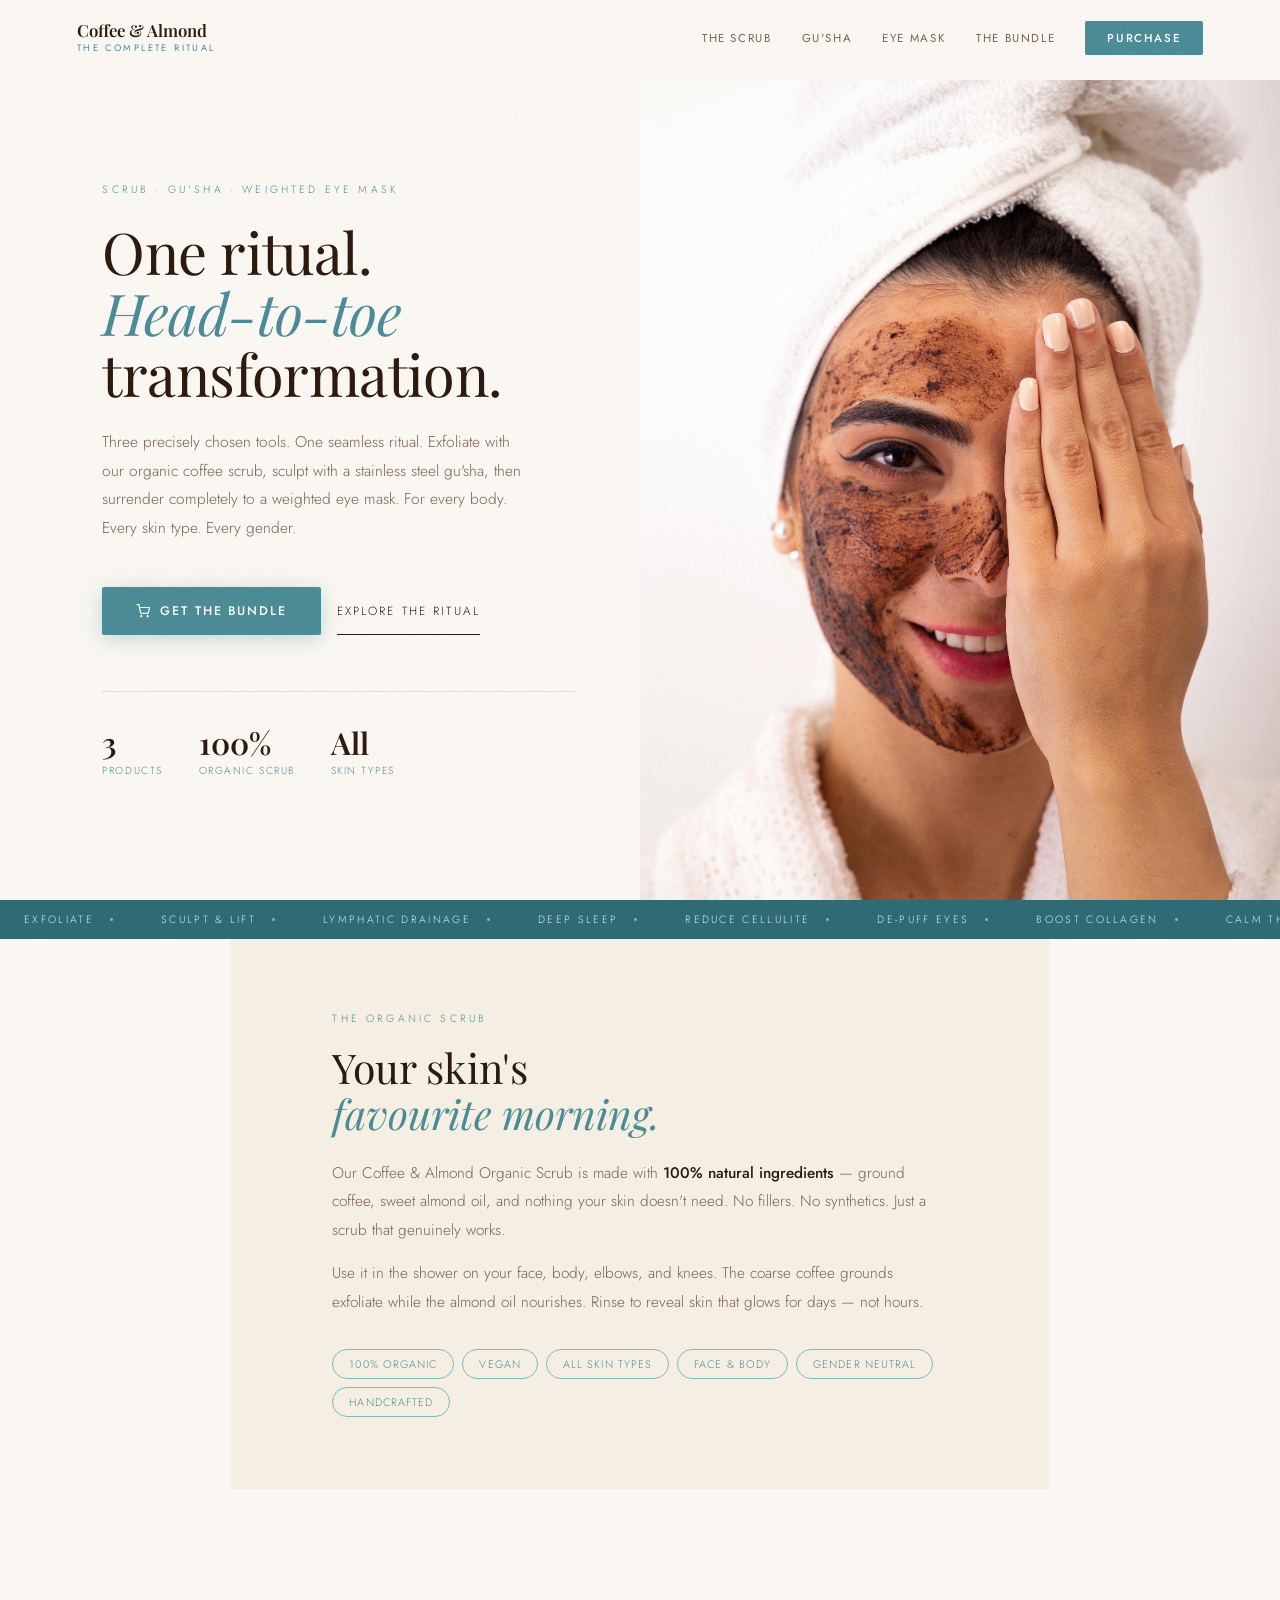
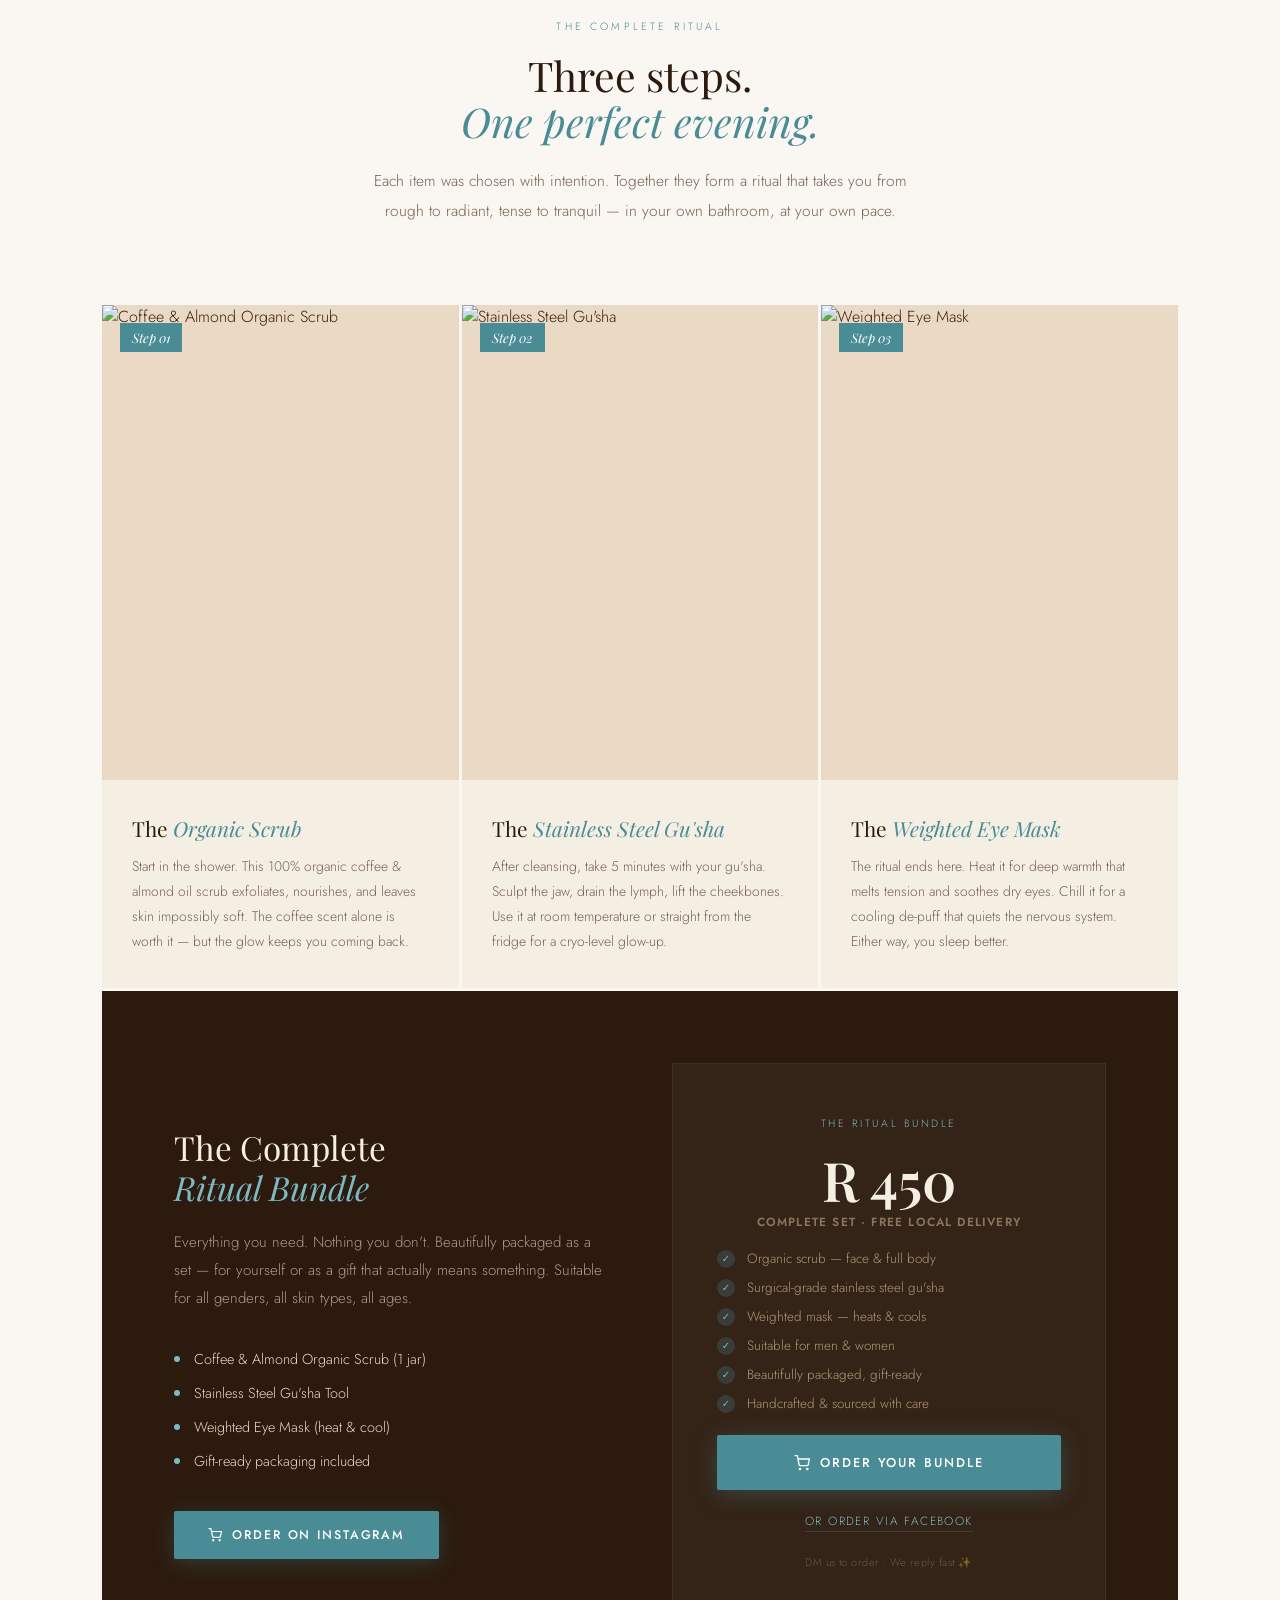
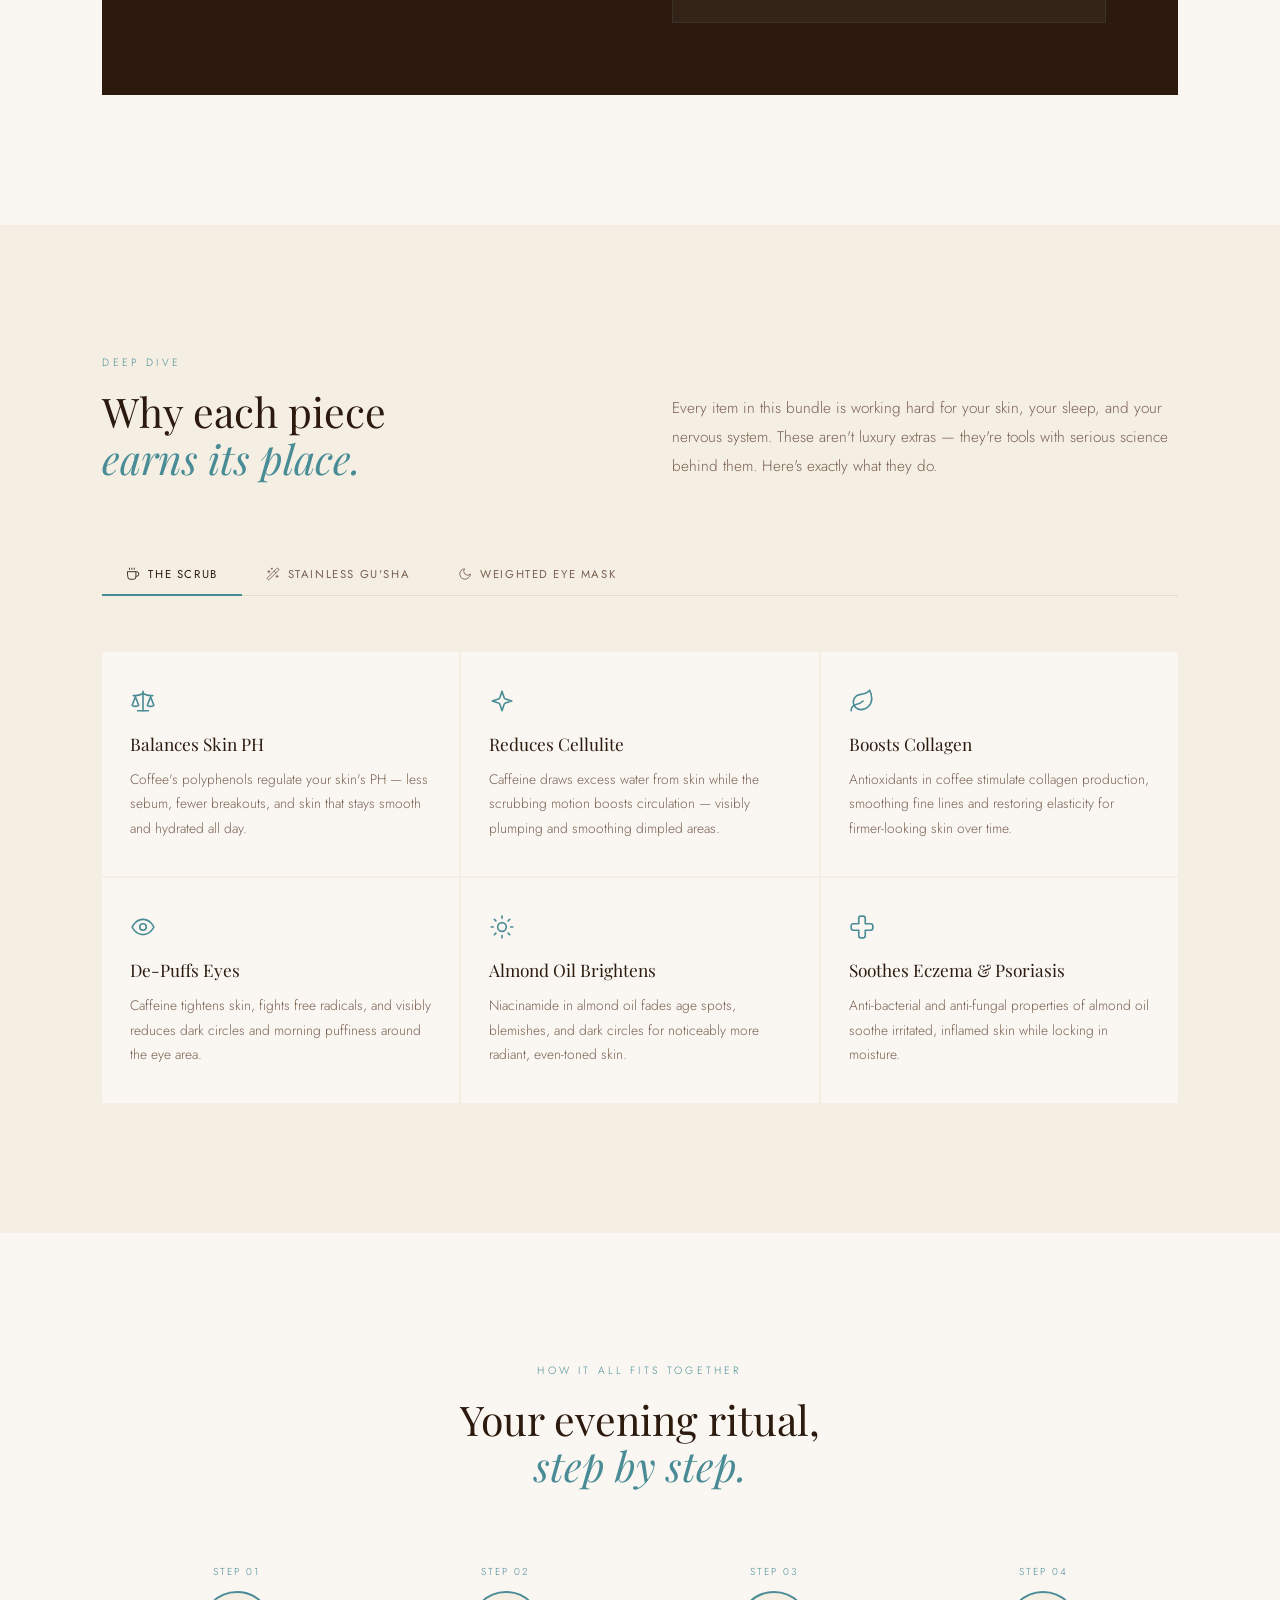
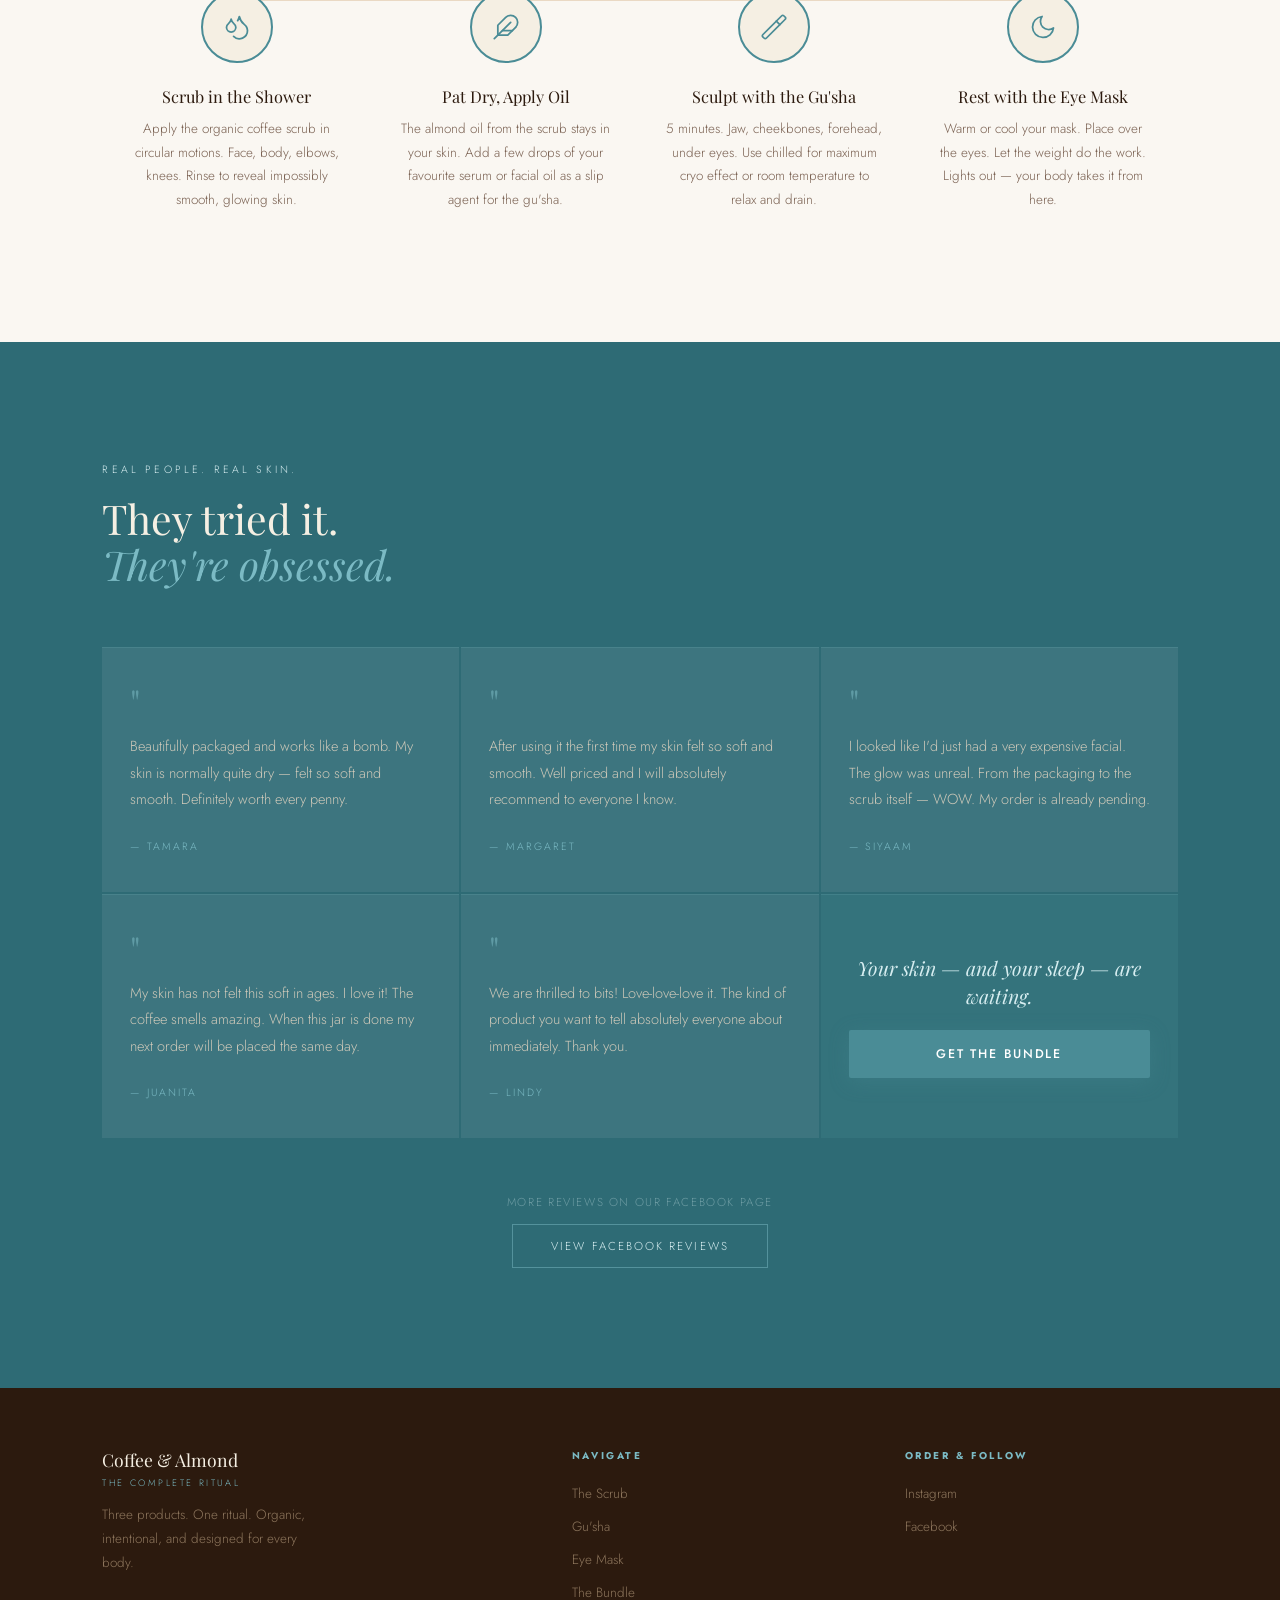
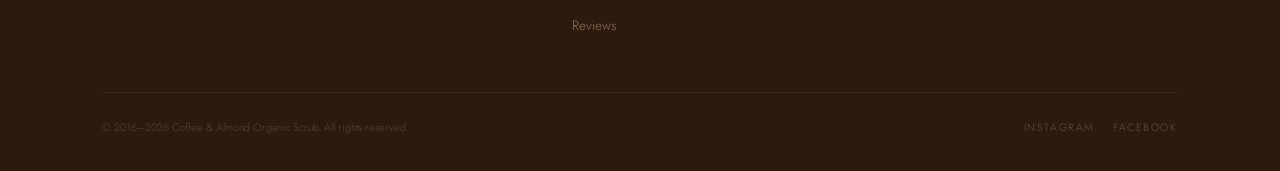
==== index.html @ c3d5a5b5 "Initial commit — Coffee & Almond website" ====
<!DOCTYPE html>
<html lang="en">
<head>
  <meta charset="UTF-8" />
  <meta name="viewport" content="width=device-width, initial-scale=1.0" />
  <title>Coffee & Almond — The Complete Ritual</title>
  <meta name="description" content="Three precisely chosen tools. One seamless ritual. Organic coffee scrub, stainless steel gu'sha, weighted eye mask. For every body, every skin type." />
  <link rel="preconnect" href="https://fonts.googleapis.com" />
  <link rel="preconnect" href="https://fonts.gstatic.com" crossorigin />
  <link href="https://fonts.googleapis.com/css2?family=Playfair+Display:ital,wght@0,400;0,600;0,700;1,400;1,600&family=Jost:wght@300;400;500&display=swap" rel="stylesheet" />
  <link rel="stylesheet" href="styles.css" />
</head>
<body>

  <!-- ══ NAVBAR ══ -->
  <nav class="navbar" id="navbar">
    <a href="#home" class="nav-logo">
      Coffee &amp; Almond
      <span>The Complete Ritual</span>
    </a>
    <ul class="nav-links">
      <li><a href="#benefits" onclick="switchTab('scrub')">The Scrub</a></li>
      <li><a href="#guasha" onclick="switchTab('guasha')">Gu'sha</a></li>
      <li><a href="#eyemask" onclick="switchTab('eyemask')">Eye Mask</a></li>
      <li><a href="#package">The Bundle</a></li>
      <li><a href="#package" class="nav-cta">Purchase</a></li>
    </ul>
  </nav>

  <!-- ══ 1. HERO ══ -->
  <section class="hero" id="home">
    <div class="hero-left">
      <div class="hero-eyebrow">Scrub · Gu'sha · Weighted Eye Mask</div>
      <h1>One ritual.<br><em>Head-to-toe</em><br>transformation.</h1>
      <p class="hero-sub">Three precisely chosen tools. One seamless ritual. Exfoliate with our organic coffee scrub, sculpt with a stainless steel gu'sha, then surrender completely to a weighted eye mask. For every body. Every skin type. Every gender.</p>
      <div class="hero-btns">
        <a href="#package" class="btn-teal">
          <svg viewBox="0 0 24 24" fill="none" stroke="currentColor" stroke-width="2"><circle cx="9" cy="21" r="1"/><circle cx="20" cy="21" r="1"/><path d="M1 1h4l2.68 13.39a2 2 0 0 0 2 1.61h9.72a2 2 0 0 0 2-1.61L23 6H6"/></svg>
          Get the Bundle
        </a>
        <a href="#scrub" class="btn-ghost">Explore the Ritual</a>
      </div>
      <div class="hero-stats">
        <div><span class="stat-num">3</span><span class="stat-label">Products</span></div>
        <div><span class="stat-num">100%</span><span class="stat-label">Organic Scrub</span></div>
        <div><span class="stat-num">All</span><span class="stat-label">Skin Types</span></div>
      </div>
    </div>
    <div class="hero-right">
      <div class="hero-img-full">
        <img src="pexels-ahmed-abd-elrhman-2042767-9411542 (1).jpg" alt="Coffee & Almond Scrub in action" />
      </div>
    </div>
  </section>

  <!-- ══ MARQUEE ══ -->
  <div class="marquee-strip" aria-hidden="true">
    <div class="marquee-inner">
      <span class="marquee-item">Exfoliate <span class="marquee-dot"></span></span>
      <span class="marquee-item">Sculpt &amp; Lift <span class="marquee-dot"></span></span>
      <span class="marquee-item">Lymphatic Drainage <span class="marquee-dot"></span></span>
      <span class="marquee-item">Deep Sleep <span class="marquee-dot"></span></span>
      <span class="marquee-item">Reduce Cellulite <span class="marquee-dot"></span></span>
      <span class="marquee-item">De-Puff Eyes <span class="marquee-dot"></span></span>
      <span class="marquee-item">Boost Collagen <span class="marquee-dot"></span></span>
      <span class="marquee-item">Calm the Nervous System <span class="marquee-dot"></span></span>
      <span class="marquee-item">Brighten Skin <span class="marquee-dot"></span></span>
      <span class="marquee-item">Relieve Jaw Tension <span class="marquee-dot"></span></span>
      <span class="marquee-item">Ease Migraines <span class="marquee-dot"></span></span>
      <span class="marquee-item">Restore &amp; Recover <span class="marquee-dot"></span></span>
      <!-- duplicate for seamless loop -->
      <span class="marquee-item">Exfoliate <span class="marquee-dot"></span></span>
      <span class="marquee-item">Sculpt &amp; Lift <span class="marquee-dot"></span></span>
      <span class="marquee-item">Lymphatic Drainage <span class="marquee-dot"></span></span>
      <span class="marquee-item">Deep Sleep <span class="marquee-dot"></span></span>
      <span class="marquee-item">Reduce Cellulite <span class="marquee-dot"></span></span>
      <span class="marquee-item">De-Puff Eyes <span class="marquee-dot"></span></span>
      <span class="marquee-item">Boost Collagen <span class="marquee-dot"></span></span>
      <span class="marquee-item">Calm the Nervous System <span class="marquee-dot"></span></span>
    </div>
  </div>

  <!-- ══ 2. ABOUT / SCRUB ══ -->
  <section class="about" id="scrub">
    <div class="about-text fade-up">
      <div class="section-label">The Organic Scrub</div>
      <h2>Your skin's<br><em>favourite morning.</em></h2>
      <p>Our Coffee &amp; Almond Organic Scrub is made with <strong>100% natural ingredients</strong> — ground coffee, sweet almond oil, and nothing your skin doesn't need. No fillers. No synthetics. Just a scrub that genuinely works.</p>
      <p>Use it in the shower on your face, body, elbows, and knees. The coarse coffee grounds exfoliate while the almond oil nourishes. Rinse to reveal skin that glows for days — not hours.</p>
      <div class="pills">
        <span class="pill">100% Organic</span>
        <span class="pill">Vegan</span>
        <span class="pill">All Skin Types</span>
        <span class="pill">Face &amp; Body</span>
        <span class="pill">Gender Neutral</span>
        <span class="pill">Handcrafted</span>
      </div>
    </div>
  </section>

  <!-- ══ 3. THREE PRODUCTS ══ -->
  <section class="three-products" id="products">
    <div class="three-products-header fade-up">
      <div class="section-label section-label--center">The Complete Ritual</div>
      <h2>Three steps.<br><em>One perfect evening.</em></h2>
      <p>Each item was chosen with intention. Together they form a ritual that takes you from rough to radiant, tense to tranquil — in your own bathroom, at your own pace.</p>
    </div>

    <div class="product-cards">
      <div class="product-card fade-up">
        <div class="product-card-img">
          <img src="https://images.pexels.com/photos/6634660/pexels-photo-6634660.jpeg?auto=compress&cs=tinysrgb&w=1260&h=750&dpr=1" alt="Coffee & Almond Organic Scrub" />
          <div class="product-card-num">Step 01</div>
        </div>
        <div class="product-card-body">
          <h3>The <em>Organic Scrub</em></h3>
          <p>Start in the shower. This 100% organic coffee &amp; almond oil scrub exfoliates, nourishes, and leaves skin impossibly soft. The coffee scent alone is worth it — but the glow keeps you coming back.</p>
        </div>
      </div>

      <div class="product-card fade-up" style="transition-delay:.1s">
        <div class="product-card-img">
          <img src="https://images.pexels.com/photos/6663586/pexels-photo-6663586.jpeg?auto=compress&cs=tinysrgb&w=1260&h=750&dpr=1" alt="Stainless Steel Gu'sha" />
          <div class="product-card-num">Step 02</div>
        </div>
        <div class="product-card-body">
          <h3>The <em>Stainless Steel Gu'sha</em></h3>
          <p>After cleansing, take 5 minutes with your gu'sha. Sculpt the jaw, drain the lymph, lift the cheekbones. Use it at room temperature or straight from the fridge for a cryo-level glow-up.</p>
        </div>
      </div>

      <div class="product-card fade-up" style="transition-delay:.2s">
        <div class="product-card-img">
          <img src="https://images.pexels.com/photos/6541091/pexels-photo-6541091.jpeg?auto=compress&cs=tinysrgb&w=1260&h=750&dpr=1" alt="Weighted Eye Mask" />
          <div class="product-card-num">Step 03</div>
        </div>
        <div class="product-card-body">
          <h3>The <em>Weighted Eye Mask</em></h3>
          <p>The ritual ends here. Heat it for deep warmth that melts tension and soothes dry eyes. Chill it for a cooling de-puff that quiets the nervous system. Either way, you sleep better.</p>
        </div>
      </div>
    </div>

    <!-- ══ PURCHASE BOX ══ -->
    <div class="package-box" id="package">
      <div class="package-left">
        <h3>The Complete<br><em>Ritual Bundle</em></h3>
        <p>Everything you need. Nothing you don't. Beautifully packaged as a set — for yourself or as a gift that actually means something. Suitable for all genders, all skin types, all ages.</p>
        <ul class="package-includes">
          <li>Coffee &amp; Almond Organic Scrub (1 jar)</li>
          <li>Stainless Steel Gu'sha Tool</li>
          <li>Weighted Eye Mask (heat &amp; cool)</li>
          <li>Gift-ready packaging included</li>
        </ul>
        <a href="https://www.instagram.com/coffeealmondorganicscrub/" target="_blank" rel="noopener" class="btn-teal">
          <svg viewBox="0 0 24 24" fill="none" stroke="currentColor" stroke-width="2"><circle cx="9" cy="21" r="1"/><circle cx="20" cy="21" r="1"/><path d="M1 1h4l2.68 13.39a2 2 0 0 0 2 1.61h9.72a2 2 0 0 0 2-1.61L23 6H6"/></svg>
          Order on Instagram
        </a>
      </div>
      <div class="package-right">
        <div style="font-size:.66rem;letter-spacing:.24em;text-transform:uppercase;color:var(--teal-mid);">The Ritual Bundle</div>
        <div class="package-price">R 450<span>Complete set · Free local delivery</span></div>
        <ul class="package-perks">
          <li>Organic scrub — face &amp; full body</li>
          <li>Surgical-grade stainless steel gu'sha</li>
          <li>Weighted mask — heats &amp; cools</li>
          <li>Suitable for men &amp; women</li>
          <li>Beautifully packaged, gift-ready</li>
          <li>Handcrafted &amp; sourced with care</li>
        </ul>
        <a href="https://www.instagram.com/coffeealmondorganicscrub/" target="_blank" rel="noopener" class="btn-teal-lg">
          <svg viewBox="0 0 24 24" fill="none" stroke="currentColor" stroke-width="2" style="width:16px;height:16px;"><circle cx="9" cy="21" r="1"/><circle cx="20" cy="21" r="1"/><path d="M1 1h4l2.68 13.39a2 2 0 0 0 2 1.61h9.72a2 2 0 0 0 2-1.61L23 6H6"/></svg>
          Order Your Bundle
        </a>
        <a href="https://www.facebook.com/coffeealmondorganicscrub/" target="_blank" rel="noopener" class="purchase-fb">or order via Facebook</a>
        <p class="purchase-note">DM us to order · We reply fast ✨</p>
      </div>
    </div>
  </section>


  <!-- ══ 5. DEEP BENEFITS ══ -->
  <section class="deep-benefits" id="benefits">
    <div class="deep-benefits-header fade-up">
      <div>
        <div class="section-label">Deep Dive</div>
        <h2>Why each piece<br><em>earns its place.</em></h2>
      </div>
      <p class="deep-benefits-intro">Every item in this bundle is working hard for your skin, your sleep, and your nervous system. These aren't luxury extras — they're tools with serious science behind them. Here's exactly what they do.</p>
    </div>

    <div class="benefit-tabs">
      <button class="tab-btn active" onclick="switchTab('scrub')"><svg viewBox="0 0 24 24" fill="none" stroke="currentColor" stroke-width="1.5" stroke-linecap="round" stroke-linejoin="round"><path d="M17 8h1a4 4 0 1 1 0 8h-1"/><path d="M3 8h14v9a4 4 0 0 1-4 4H7a4 4 0 0 1-4-4Z"/><line x1="6" y1="2" x2="6" y2="4"/><line x1="10" y1="2" x2="10" y2="4"/><line x1="14" y1="2" x2="14" y2="4"/></svg> The Scrub</button>
      <button class="tab-btn" onclick="switchTab('guasha')" id="guasha"><svg viewBox="0 0 24 24" fill="none" stroke="currentColor" stroke-width="1.5" stroke-linecap="round" stroke-linejoin="round"><path d="m21.64 3.64-1.28-1.28a1.21 1.21 0 0 0-1.72 0L2.36 18.64a1.21 1.21 0 0 0 0 1.72l1.28 1.28a1.2 1.2 0 0 0 1.72 0L21.64 5.36a1.2 1.2 0 0 0 0-1.72"/><path d="m14 7 3 3"/><path d="M5 6v4"/><path d="M19 14v4"/><path d="M10 2v2"/><path d="M7 8H3"/><path d="M21 16h-4"/><path d="M11 3H9"/></svg> Stainless Gu'sha</button>
      <button class="tab-btn" onclick="switchTab('eyemask')" id="eyemask"><svg viewBox="0 0 24 24" fill="none" stroke="currentColor" stroke-width="1.5" stroke-linecap="round" stroke-linejoin="round"><path d="M21 12.79A9 9 0 1 1 11.21 3 7 7 0 0 0 21 12.79z"/></svg> Weighted Eye Mask</button>
    </div>

    <!-- Scrub benefits -->
    <div id="tab-scrub" class="tab-panel active">
      <div class="benefit-card fade-up"><span class="benefit-icon"><svg viewBox="0 0 24 24" fill="none" stroke="currentColor" stroke-width="1.5" stroke-linecap="round" stroke-linejoin="round"><path d="m16 16 3-8 3 8c-.87.65-1.92 1-3 1s-2.13-.35-3-1Z"/><path d="m2 16 3-8 3 8c-.87.65-1.92 1-3 1s-2.13-.35-3-1Z"/><path d="M7 21H17"/><path d="M12 3v18"/><path d="M3 7h2c2 0 5-1 7-2 2 1 5 2 7 2h2"/></svg></span><h3>Balances Skin PH</h3><p>Coffee's polyphenols regulate your skin's PH — less sebum, fewer breakouts, and skin that stays smooth and hydrated all day.</p></div>
      <div class="benefit-card fade-up" style="transition-delay:.08s"><span class="benefit-icon"><svg viewBox="0 0 24 24" fill="none" stroke="currentColor" stroke-width="1.5" stroke-linecap="round" stroke-linejoin="round"><path d="m12 3-1.912 5.813a2 2 0 0 1-1.275 1.275L3 12l5.813 1.912a2 2 0 0 1 1.275 1.275L12 21l1.912-5.813a2 2 0 0 1 1.275-1.275L21 12l-5.813-1.912a2 2 0 0 1-1.275-1.275L12 3Z"/></svg></span><h3>Reduces Cellulite</h3><p>Caffeine draws excess water from skin while the scrubbing motion boosts circulation — visibly plumping and smoothing dimpled areas.</p></div>
      <div class="benefit-card fade-up" style="transition-delay:.16s"><span class="benefit-icon"><svg viewBox="0 0 24 24" fill="none" stroke="currentColor" stroke-width="1.5" stroke-linecap="round" stroke-linejoin="round"><path d="M11 20A7 7 0 0 1 9.8 6.1C15.5 5 17 4.48 19 2c1 2 2 4.18 2 8 0 5.5-4.78 10-10 10z"/><path d="M2 21c0-3 1.85-5.36 5.08-6C9.5 14.52 12 13 13 12"/></svg></span><h3>Boosts Collagen</h3><p>Antioxidants in coffee stimulate collagen production, smoothing fine lines and restoring elasticity for firmer-looking skin over time.</p></div>
      <div class="benefit-card fade-up"><span class="benefit-icon"><svg viewBox="0 0 24 24" fill="none" stroke="currentColor" stroke-width="1.5" stroke-linecap="round" stroke-linejoin="round"><path d="M2 12s3-7 10-7 10 7 10 7-3 7-10 7-10-7-10-7Z"/><circle cx="12" cy="12" r="3"/></svg></span><h3>De-Puffs Eyes</h3><p>Caffeine tightens skin, fights free radicals, and visibly reduces dark circles and morning puffiness around the eye area.</p></div>
      <div class="benefit-card fade-up" style="transition-delay:.08s"><span class="benefit-icon"><svg viewBox="0 0 24 24" fill="none" stroke="currentColor" stroke-width="1.5" stroke-linecap="round" stroke-linejoin="round"><circle cx="12" cy="12" r="4"/><path d="M12 2v2"/><path d="M12 20v2"/><path d="m4.93 4.93 1.41 1.41"/><path d="m17.66 17.66 1.41 1.41"/><path d="M2 12h2"/><path d="M20 12h2"/><path d="m6.34 17.66-1.41 1.41"/><path d="m19.07 4.93-1.41 1.41"/></svg></span><h3>Almond Oil Brightens</h3><p>Niacinamide in almond oil fades age spots, blemishes, and dark circles for noticeably more radiant, even-toned skin.</p></div>
      <div class="benefit-card fade-up" style="transition-delay:.16s"><span class="benefit-icon"><svg viewBox="0 0 24 24" fill="none" stroke="currentColor" stroke-width="1.5" stroke-linecap="round" stroke-linejoin="round"><path d="M11 2a2 2 0 0 0-2 2v5H4a2 2 0 0 0-2 2v2c0 1.1.9 2 2 2h5v5c0 1.1.9 2 2 2h2a2 2 0 0 0 2-2v-5h5a2 2 0 0 0 2-2v-2a2 2 0 0 0-2-2h-5V4a2 2 0 0 0-2-2h-2z"/></svg></span><h3>Soothes Eczema &amp; Psoriasis</h3><p>Anti-bacterial and anti-fungal properties of almond oil soothe irritated, inflamed skin while locking in moisture.</p></div>
    </div>

    <!-- Gu'sha benefits -->
    <div id="tab-guasha" class="tab-panel">
      <div class="benefit-card fade-up"><span class="benefit-icon"><svg viewBox="0 0 24 24" fill="none" stroke="currentColor" stroke-width="1.5" stroke-linecap="round" stroke-linejoin="round"><path d="M12 22a7 7 0 0 0 7-7c0-2-1-3.9-3-5.5s-3.5-4-4-6.5c-.5 2.5-2 4.9-4 6.5C6 11.1 5 13 5 15a7 7 0 0 0 7 7z"/></svg></span><h3>Lymphatic Drainage</h3><p>The scraping motion physically moves lymph fluid, flushing toxins and reducing overnight puffiness. A visibly slimmer face in minutes.</p></div>
      <div class="benefit-card fade-up" style="transition-delay:.08s"><span class="benefit-icon"><svg viewBox="0 0 24 24" fill="none" stroke="currentColor" stroke-width="1.5" stroke-linecap="round" stroke-linejoin="round"><path d="m21.64 3.64-1.28-1.28a1.21 1.21 0 0 0-1.72 0L2.36 18.64a1.21 1.21 0 0 0 0 1.72l1.28 1.28a1.2 1.2 0 0 0 1.72 0L21.64 5.36a1.2 1.2 0 0 0 0-1.72"/><path d="m14 7 3 3"/><path d="M5 6v4"/><path d="M19 14v4"/><path d="M10 2v2"/><path d="M7 8H3"/><path d="M21 16h-4"/><path d="M11 3H9"/></svg></span><h3>Sculpts &amp; Defines</h3><p>Regular use along the jaw and cheekbones trains facial muscles and enhances your natural bone structure — a subtle but cumulative lifting effect.</p></div>
      <div class="benefit-card fade-up" style="transition-delay:.16s"><span class="benefit-icon"><svg viewBox="0 0 24 24" fill="none" stroke="currentColor" stroke-width="1.5" stroke-linecap="round" stroke-linejoin="round"><circle cx="12" cy="8" r="5"/><path d="M20 21a8 8 0 1 0-16 0"/></svg></span><h3>Releases Jaw Tension</h3><p>Targets the masseter and frontalis muscles — the ones that hold stress. Relieves clenched jaws and furrowed brows. Faces relax visibly.</p></div>
      <div class="benefit-card fade-up"><span class="benefit-icon"><svg viewBox="0 0 24 24" fill="none" stroke="currentColor" stroke-width="1.5" stroke-linecap="round" stroke-linejoin="round"><path d="M19 14c1.49-1.46 3-3.21 3-5.5A5.5 5.5 0 0 0 16.5 3c-1.76 0-3 .5-4.5 2-1.5-1.5-2.74-2-4.5-2A5.5 5.5 0 0 0 2 8.5c0 2.3 1.5 4.05 3 5.5l7 7Z"/></svg></span><h3>Boosts Circulation</h3><p>Increases blood flow to the skin's surface, giving you that natural post-workout flush — and with it, a healthy, lasting glow.</p></div>
      <div class="benefit-card fade-up" style="transition-delay:.08s"><span class="benefit-icon"><svg viewBox="0 0 24 24" fill="none" stroke="currentColor" stroke-width="1.5" stroke-linecap="round" stroke-linejoin="round"><path d="M20 13c0 5-3.5 7.5-7.66 8.95a1 1 0 0 1-.67-.01C7.5 20.5 4 18 4 13V6a1 1 0 0 1 1-1c2 0 4.5-1.2 6.24-2.72a1.17 1.17 0 0 1 1.52 0C14.51 3.81 17 5 19 5a1 1 0 0 1 1 1z"/></svg></span><h3>Anti-Bacterial Steel</h3><p>Unlike jade or rose quartz, stainless steel is non-porous — it cannot harbour bacteria. Easy to sanitise, hygienic every use, kind to acne-prone skin.</p></div>
      <div class="benefit-card fade-up" style="transition-delay:.16s"><span class="benefit-icon"><svg viewBox="0 0 24 24" fill="none" stroke="currentColor" stroke-width="1.5" stroke-linecap="round" stroke-linejoin="round"><path d="M4 14a1 1 0 0 1-.78-1.63l9.9-10.2a.5.5 0 0 1 .86.46l-1.92 6.02A1 1 0 0 0 13 10h7a1 1 0 0 1 .78 1.63l-9.9 10.2a.5.5 0 0 1-.86-.46l1.92-6.02A1 1 0 0 0 11 14z"/></svg></span><h3>Enhances Absorption</h3><p>Used over a serum or facial oil, the gu'sha presses actives deeper into skin — your serums finally working as hard as they should.</p></div>
    </div>
    <div id="tab-guasha-temp" class="temp-grid" style="display:none;">
      <div class="temp-card cold">
        <div class="tc-icon"><svg viewBox="0 0 24 24" fill="none" stroke="currentColor" stroke-width="1.5" stroke-linecap="round" stroke-linejoin="round"><line x1="2" y1="12" x2="22" y2="12"/><line x1="12" y1="2" x2="12" y2="22"/><path d="m20 16-4-4 4-4"/><path d="m4 8 4 4-4 4"/><path d="m16 4-4 4-4-4"/><path d="m8 20 4-4 4 4"/></svg></div>
        <h4>From the Fridge or Freezer</h4>
        <p>Stainless steel holds cold beautifully. Chill your gu'sha 20–30 min in the fridge or 10 min in the freezer for full cryo-therapy benefits:</p>
        <ul>
          <li>Instantly tightens and firms skin</li>
          <li>Dramatically reduces morning puffiness</li>
          <li>Constricts capillaries to calm redness &amp; rosacea</li>
          <li>Stimulates collagen via thermal shock</li>
          <li>Locks in serums more effectively</li>
          <li>Anti-inflammatory — ideal after sun exposure</li>
        </ul>
      </div>
      <div class="temp-card warm">
        <div class="tc-icon"><svg viewBox="0 0 24 24" fill="none" stroke="currentColor" stroke-width="1.5" stroke-linecap="round" stroke-linejoin="round"><path d="M14 14.76V3.5a2.5 2.5 0 0 0-5 0v11.26a4.5 4.5 0 1 0 5 0z"/></svg></div>
        <h4>At Room Temperature</h4>
        <p>Steel naturally feels cool. For a warming effect, run briefly under warm water before use:</p>
        <ul>
          <li>Opens pores for deeper product penetration</li>
          <li>Relaxes tight facial muscles more easily</li>
          <li>Ideal for dry, tight or winter-stressed skin</li>
          <li>More comfortable for those new to gua sha</li>
          <li>Enhances circulation without the intensity of cold</li>
        </ul>
      </div>
    </div>

    <!-- Eye mask benefits -->
    <div id="tab-eyemask" class="tab-panel">
      <div class="benefit-card fade-up"><span class="benefit-icon"><svg viewBox="0 0 24 24" fill="none" stroke="currentColor" stroke-width="1.5" stroke-linecap="round" stroke-linejoin="round"><path d="M22 12h-2.48a2 2 0 0 0-1.93 1.46l-2.35 8.36a.25.25 0 0 1-.48 0L9.24 2.18a.25.25 0 0 0-.48 0l-2.35 8.36A2 2 0 0 1 4.49 12H2"/></svg></span><h3>Calms the Nervous System</h3><p>The gentle weight applies deep-touch pressure — same principle as a weighted blanket. Cortisol drops. The body shifts into rest-and-repair mode.</p></div>
      <div class="benefit-card fade-up" style="transition-delay:.08s"><span class="benefit-icon"><svg viewBox="0 0 24 24" fill="none" stroke="currentColor" stroke-width="1.5" stroke-linecap="round" stroke-linejoin="round"><path d="M21 12.79A9 9 0 1 1 11.21 3 7 7 0 0 0 21 12.79z"/></svg></span><h3>Total Light Blackout</h3><p>Complete darkness triggers melatonin production. You fall asleep faster and sleep deeper — your body gets the biological signal to rest.</p></div>
      <div class="benefit-card fade-up" style="transition-delay:.16s"><span class="benefit-icon"><svg viewBox="0 0 24 24" fill="none" stroke="currentColor" stroke-width="1.5" stroke-linecap="round" stroke-linejoin="round"><circle cx="12" cy="12" r="10"/><line x1="12" y1="8" x2="12" y2="12"/><line x1="12" y1="16" x2="12.01" y2="16"/></svg></span><h3>Relieves Headaches &amp; Migraines</h3><p>Gentle pressure on key points around the eyes and temples reduces tension headaches. Blocks light that worsens migraines. Works warm or cold.</p></div>
      <div class="benefit-card fade-up"><span class="benefit-icon"><svg viewBox="0 0 24 24" fill="none" stroke="currentColor" stroke-width="1.5" stroke-linecap="round" stroke-linejoin="round"><path d="M21 12.79A9 9 0 1 1 11.21 3 7 7 0 0 0 21 12.79z"/><path d="M12 6v6"/><path d="m9 15 3-3 3 3"/></svg></span><h3>Faster Sleep Onset</h3><p>The combination of darkness and pressure quiets an overactive mind. You stop mentally rehearsing your day and start drifting within minutes.</p></div>
      <div class="benefit-card fade-up" style="transition-delay:.08s"><span class="benefit-icon"><svg viewBox="0 0 24 24" fill="none" stroke="currentColor" stroke-width="1.5" stroke-linecap="round" stroke-linejoin="round"><path d="M17.8 19.2 16 11l3.5-3.5C21 6 21.5 4 21 3c-1-.5-3 0-4.5 1.5L13 8 4.8 6.2c-.5-.1-.9.1-1.1.5l-.3.5c-.2.5-.1 1 .3 1.3L9 12l-2 3H4l-1 1 3 2 2 3 1-1v-3l3-2 3.5 5.3c.3.4.8.5 1.3.3l.5-.2c.4-.3.6-.7.5-1.2z"/></svg></span><h3>Perfect for Travel</h3><p>Blocks light on planes, in hotels, during night shifts. The weight keeps it in place — no slipping, no straps digging in. Portable self-care anywhere.</p></div>
      <div class="benefit-card fade-up" style="transition-delay:.16s"><span class="benefit-icon"><svg viewBox="0 0 24 24" fill="none" stroke="currentColor" stroke-width="1.5" stroke-linecap="round" stroke-linejoin="round"><path d="M2 12s3-7 10-7 10 7 10 7-3 7-10 7-10-7-10-7Z"/><circle cx="12" cy="12" r="3"/></svg></span><h3>Reduces Puffiness &amp; Dark Circles</h3><p>The gentle pressure improves circulation in the delicate eye area. Use it chilled for an immediate, visible de-puffing effect.</p></div>
    </div>
    <div id="tab-eyemask-temp" class="eye-temp-grid" style="display:none;">
      <div class="temp-card warm">
        <div class="tc-icon"><svg viewBox="0 0 24 24" fill="none" stroke="currentColor" stroke-width="1.5" stroke-linecap="round" stroke-linejoin="round"><path d="M8.5 14.5A2.5 2.5 0 0 0 11 12c0-1.38-.5-2-1-3-1.072-2.143-.224-4.054 2-6 .5 2.5 2 4.9 4 6.5 2 1.6 3 3.5 3 5.5a7 7 0 1 1-14 0c0-1.153.433-2.294 1-3a2.5 2.5 0 0 0 2.5 2.5z"/></svg></div>
        <h4>Heated — The Wind-Down</h4>
        <p>Warm in the microwave 20–30 seconds. The gentle moist heat delivers spa-level results at home:</p>
        <ul>
          <li>Relaxes muscles around the eyes and temples</li>
          <li>Stimulates meibomian glands to lubricate dry eyes</li>
          <li>Opens sinus passages — relief for congestion headaches</li>
          <li>Promotes deeper muscle relaxation for faster sleep</li>
          <li>Soothes screen-fatigue and eye strain</li>
          <li>Feels like a warm facial — nightly, at home, for free</li>
        </ul>
      </div>
      <div class="temp-card cold">
        <div class="tc-icon"><svg viewBox="0 0 24 24" fill="none" stroke="currentColor" stroke-width="1.5" stroke-linecap="round" stroke-linejoin="round"><line x1="2" y1="12" x2="22" y2="12"/><line x1="12" y1="2" x2="12" y2="22"/><path d="m20 16-4-4 4-4"/><path d="m4 8 4 4-4 4"/><path d="m16 4-4 4-4-4"/><path d="m8 20 4-4 4 4"/></svg></div>
        <h4>Chilled — The Morning Reset</h4>
        <p>Place in the fridge 20–30 minutes. Cold therapy on the eye area provides immediate, visible results:</p>
        <ul>
          <li>Instantly reduces puffiness and morning swelling</li>
          <li>Constricts blood vessels to reduce dark circles</li>
          <li>Numbs and eases migraine pain without medication</li>
          <li>Anti-inflammatory — calms redness and irritation</li>
          <li>Refreshing and energising before a big day</li>
          <li>Shrinks puffiness around sinuses and cheeks</li>
        </ul>
      </div>
    </div>
  </section>

  <!-- ══ 7. RITUAL FLOW ══ -->
  <section class="ritual-flow">
    <div class="ritual-flow-header fade-up">
      <div class="section-label section-label--center">How it All Fits Together</div>
      <h2>Your evening ritual,<br><em>step by step.</em></h2>
    </div>
    <div class="ritual-steps">
      <div class="ritual-step fade-up">
        <div class="step-num-small">Step 01</div>
        <div class="step-circle"><svg viewBox="0 0 24 24" fill="none" stroke="currentColor" stroke-width="1.5" stroke-linecap="round" stroke-linejoin="round"><path d="M7 16.3c2.2 0 4-1.83 4-4.05 0-1.16-.57-2.26-1.71-3.19S7.29 6.75 7 5.3c-.29 1.45-1.14 2.84-2.29 3.76S3 11.1 3 12.25c0 2.22 1.8 4.05 4 4.05z"/><path d="M12.56 6.6A10.97 10.97 0 0 0 14 3.02c.5 2.5 2 4.9 4 6.5s3 3.5 3 5.5a6.98 6.98 0 0 1-11.91 4.97"/></svg></div>
        <h4>Scrub in the Shower</h4>
        <p>Apply the organic coffee scrub in circular motions. Face, body, elbows, knees. Rinse to reveal impossibly smooth, glowing skin.</p>
      </div>
      <div class="ritual-step fade-up" style="transition-delay:.1s">
        <div class="step-num-small">Step 02</div>
        <div class="step-circle"><svg viewBox="0 0 24 24" fill="none" stroke="currentColor" stroke-width="1.5" stroke-linecap="round" stroke-linejoin="round"><path d="M20.24 12.24a6 6 0 0 0-8.49-8.49L5 10.5V19h8.5z"/><line x1="16" y1="8" x2="2" y2="22"/><line x1="17.5" y1="15" x2="9" y2="15"/></svg></div>
        <h4>Pat Dry, Apply Oil</h4>
        <p>The almond oil from the scrub stays in your skin. Add a few drops of your favourite serum or facial oil as a slip agent for the gu'sha.</p>
      </div>
      <div class="ritual-step fade-up" style="transition-delay:.2s">
        <div class="step-num-small">Step 03</div>
        <div class="step-circle"><svg viewBox="0 0 24 24" fill="none" stroke="currentColor" stroke-width="1.5" stroke-linecap="round" stroke-linejoin="round"><path d="m21.64 3.64-1.28-1.28a1.21 1.21 0 0 0-1.72 0L2.36 18.64a1.21 1.21 0 0 0 0 1.72l1.28 1.28a1.2 1.2 0 0 0 1.72 0L21.64 5.36a1.2 1.2 0 0 0 0-1.72"/><path d="m14 7 3 3"/></svg></div>
        <h4>Sculpt with the Gu'sha</h4>
        <p>5 minutes. Jaw, cheekbones, forehead, under eyes. Use chilled for maximum cryo effect or room temperature to relax and drain.</p>
      </div>
      <div class="ritual-step fade-up" style="transition-delay:.3s">
        <div class="step-num-small">Step 04</div>
        <div class="step-circle"><svg viewBox="0 0 24 24" fill="none" stroke="currentColor" stroke-width="1.5" stroke-linecap="round" stroke-linejoin="round"><path d="M21 12.79A9 9 0 1 1 11.21 3 7 7 0 0 0 21 12.79z"/></svg></div>
        <h4>Rest with the Eye Mask</h4>
        <p>Warm or cool your mask. Place over the eyes. Let the weight do the work. Lights out — your body takes it from here.</p>
      </div>
    </div>
  </section>

  <!-- ══ 8. TESTIMONIALS ══ -->
  <section class="testimonials" id="testimonials">
    <div class="section-label section-label--light">Real People. Real Skin.</div>
    <h2>They tried it.<br><em>They're obsessed.</em></h2>
    <div class="testimonials-grid">
      <div class="testimonial-card">
        <div class="tq">"</div>
        <p class="testimonial-text">Beautifully packaged and works like a bomb. My skin is normally quite dry — felt so soft and smooth. Definitely worth every penny.</p>
        <span class="testimonial-author">— Tamara</span>
      </div>
      <div class="testimonial-card">
        <div class="tq">"</div>
        <p class="testimonial-text">After using it the first time my skin felt so soft and smooth. Well priced and I will absolutely recommend to everyone I know.</p>
        <span class="testimonial-author">— Margaret</span>
      </div>
      <div class="testimonial-card">
        <div class="tq">"</div>
        <p class="testimonial-text">I looked like I'd just had a very expensive facial. The glow was unreal. From the packaging to the scrub itself — WOW. My order is already pending.</p>
        <span class="testimonial-author">— Siyaam</span>
      </div>
      <div class="testimonial-card">
        <div class="tq">"</div>
        <p class="testimonial-text">My skin has not felt this soft in ages. I love it! The coffee smells amazing. When this jar is done my next order will be placed the same day.</p>
        <span class="testimonial-author">— Juanita</span>
      </div>
      <div class="testimonial-card">
        <div class="tq">"</div>
        <p class="testimonial-text">We are thrilled to bits! Love-love-love it. The kind of product you want to tell absolutely everyone about immediately. Thank you.</p>
        <span class="testimonial-author">— Lindy</span>
      </div>
      <div class="testimonial-card" style="display:flex;flex-direction:column;justify-content:center;align-items:center;text-align:center;gap:20px;background:rgba(74,140,150,0.22);">
        <div style="font-family:'Playfair Display',serif;font-size:1.22rem;color:var(--teal-light);font-style:italic;line-height:1.4;">Your skin — and your sleep — are waiting.</div>
        <a href="#package" class="btn-teal" style="width:100%;justify-content:center;">Get the Bundle</a>
      </div>
    </div>
    <div class="testimonials-cta">
      <p>More reviews on our Facebook page</p>
      <a href="https://www.facebook.com/coffeealmondorganicscrub/" target="_blank" rel="noopener" class="btn-outline-light">View Facebook Reviews</a>
    </div>
  </section>

  <!-- ══ FOOTER ══ -->
  <footer>
    <div class="footer-inner">
      <div>
        <div class="footer-brand">Coffee &amp; Almond<span>The Complete Ritual</span></div>
        <p class="footer-tagline">Three products. One ritual. Organic, intentional, and designed for every body.</p>
      </div>
      <div class="footer-col">
        <h5>Navigate</h5>
        <ul>
          <li><a href="#scrub">The Scrub</a></li>
          <li><a href="#guasha">Gu'sha</a></li>
          <li><a href="#eyemask">Eye Mask</a></li>
          <li><a href="#package">The Bundle</a></li>
          <li><a href="#testimonials">Reviews</a></li>
        </ul>
      </div>
      <div class="footer-col">
        <h5>Order &amp; Follow</h5>
        <ul>
          <li><a href="https://www.instagram.com/coffeealmondorganicscrub/" target="_blank" rel="noopener">Instagram</a></li>
          <li><a href="https://www.facebook.com/coffeealmondorganicscrub/" target="_blank" rel="noopener">Facebook</a></li>
        </ul>
      </div>
    </div>
    <div class="footer-bottom">
      <p>© 2016–2026 Coffee &amp; Almond Organic Scrub. All rights reserved.</p>
      <div class="social-links">
        <a href="https://www.instagram.com/coffeealmondorganicscrub/" target="_blank" rel="noopener">Instagram</a>
        <a href="https://www.facebook.com/coffeealmondorganicscrub/" target="_blank" rel="noopener">Facebook</a>
      </div>
    </div>
  </footer>

  <script src="script.js"></script>
</body>
</html>
---- styles.css ----
/* ═══════════════════════════════════════════
   Coffee & Almond — styles.css
═══════════════════════════════════════════ */

:root {
  --cream:        #F5EFE3;
  --warm-white:   #FAF7F2;
  --espresso:     #2C1A0E;
  --coffee:       #6B3F20;
  --latte:        #C4956A;
  --almond:       #D4B896;
  --almond-light: #EAD9C4;
  --teal:         #4A8C96;
  --teal-dark:    #2E6B75;
  --teal-light:   #D6EDF0;
  --teal-mid:     #7BBAC4;
  --text:         #3A2510;
  --text-muted:   #7A6152;
  --serif: 'Playfair Display', Georgia, serif;
  --sans:  'Jost', system-ui, sans-serif;
}

*, *::before, *::after { margin: 0; padding: 0; box-sizing: border-box; }
html { scroll-behavior: smooth; }
body {
  background: var(--warm-white);
  color: var(--text);
  font-family: var(--sans);
  font-weight: 300;
  overflow-x: hidden;
  -webkit-font-smoothing: antialiased;
}

/* ── Noise texture overlay ─────────────── */
body::before {
  content: '';
  position: fixed;
  inset: 0;
  background-image: url("data:image/svg+xml,%3Csvg viewBox='0 0 256 256' xmlns='http://www.w3.org/2000/svg'%3E%3Cfilter id='noise'%3E%3CfeTurbulence type='fractalNoise' baseFrequency='0.9' numOctaves='4' stitchTiles='stitch'/%3E%3C/filter%3E%3Crect width='100%25' height='100%25' filter='url(%23noise)' opacity='0.035'/%3E%3C/svg%3E");
  pointer-events: none;
  z-index: 9999;
  opacity: 0.4;
}

/* ── Typography ────────────────────────── */
h1 {
  font-family: var(--serif);
  font-size: clamp(2.8rem, 4.5vw, 5.2rem);
  font-weight: 400;
  line-height: 1.06;
  color: var(--espresso);
  letter-spacing: -0.01em;
}
h1 em { font-style: italic; color: var(--teal); }

h2 {
  font-family: var(--serif);
  font-size: clamp(2rem, 3.2vw, 3.4rem);
  font-weight: 400;
  line-height: 1.13;
  color: var(--espresso);
}
h2 em { font-style: italic; color: var(--teal); }

.section-label {
  font-size: 0.66rem;
  letter-spacing: 0.3em;
  text-transform: uppercase;
  color: var(--teal);
  display: flex;
  align-items: center;
  gap: 12px;
  margin-bottom: 18px;
}
.section-label::before {
  display: none;
}
.section-label--light { color: var(--teal-light); }
.section-label--light::before { background: var(--teal-light); }
.section-label--center { justify-content: center; }
.section-label--center::before { display: none; }

/* ── Buttons ───────────────────────────── */
.btn-teal {
  display: inline-flex;
  align-items: center;
  gap: 10px;
  background: var(--teal);
  color: white;
  text-decoration: none;
  padding: 15px 34px;
  font-family: var(--sans);
  font-size: 0.78rem;
  font-weight: 500;
  letter-spacing: 0.15em;
  text-transform: uppercase;
  border-radius: 2px;
  border: none;
  cursor: pointer;
  transition: background 0.25s, transform 0.2s, box-shadow 0.2s;
  box-shadow: 0 4px 20px rgba(74,140,150,0.3);
}
.btn-teal:hover {
  background: var(--teal-dark);
  transform: translateY(-2px);
  box-shadow: 0 8px 28px rgba(74,140,150,0.4);
}
.btn-teal svg { width: 14px; height: 14px; flex-shrink: 0; }

.btn-ghost {
  display: inline-block;
  color: var(--espresso);
  text-decoration: none;
  padding: 15px 0;
  font-size: 0.74rem;
  letter-spacing: 0.18em;
  text-transform: uppercase;
  border-bottom: 1px solid var(--espresso);
  transition: color 0.2s, border-color 0.2s;
}
.btn-ghost:hover { color: var(--teal); border-color: var(--teal); }

.btn-outline-light {
  display: inline-block;
  border: 1px solid rgba(123,186,196,0.5);
  color: var(--teal-light);
  text-decoration: none;
  padding: 13px 38px;
  font-size: 0.72rem;
  letter-spacing: 0.18em;
  text-transform: uppercase;
  transition: background 0.25s, color 0.25s;
}
.btn-outline-light:hover { background: var(--teal-mid); color: var(--espresso); }

/* ── Scroll reveal ─────────────────────── */
.fade-up {
  opacity: 0;
  transform: translateY(28px);
  transition: opacity 0.75s ease, transform 0.75s ease;
}
.fade-up.visible { opacity: 1; transform: translateY(0); }

/* ════════════════════════════════════════
   NAVBAR
════════════════════════════════════════ */
.navbar {
  position: fixed;
  top: 0; left: 0; right: 0;
  z-index: 100;
  display: flex;
  align-items: center;
  justify-content: space-between;
  padding: 20px 6vw;
  transition: background 0.3s, padding 0.3s, box-shadow 0.3s;
}
.navbar.scrolled {
  background: rgba(250,247,242,0.97);
  backdrop-filter: blur(16px);
  padding: 14px 6vw;
  box-shadow: 0 1px 0 var(--almond-light);
}
.nav-logo {
  font-family: var(--serif);
  font-size: 1.05rem;
  font-weight: 600;
  color: var(--espresso);
  text-decoration: none;
  line-height: 1.2;
}
.nav-logo span {
  display: block;
  font-family: var(--sans);
  font-size: 0.58rem;
  font-weight: 400;
  letter-spacing: 0.26em;
  text-transform: uppercase;
  color: var(--teal);
  margin-top: 2px;
}
.nav-links {
  display: flex;
  gap: 30px;
  list-style: none;
  align-items: center;
}
.nav-links a {
  text-decoration: none;
  font-size: 0.72rem;
  font-weight: 400;
  letter-spacing: 0.14em;
  text-transform: uppercase;
  color: var(--text-muted);
  transition: color 0.2s;
}
.nav-links a:hover { color: var(--teal); }
.nav-cta {
  background: var(--teal) !important;
  color: white !important;
  padding: 9px 22px !important;
  border-radius: 2px;
  font-weight: 500 !important;
}
.nav-cta:hover { background: var(--teal-dark) !important; }

/* ════════════════════════════════════════
   HERO
════════════════════════════════════════ */
.hero {
  min-height: 100vh;
  display: grid;
  grid-template-columns: 1fr 1fr;
  padding-top: 80px;
  overflow: hidden;
}
.hero-left {
  display: flex;
  flex-direction: column;
  justify-content: center;
  padding: 40px 5vw 60px 8vw;
}
.hero-eyebrow {
  font-size: 0.66rem;
  letter-spacing: 0.3em;
  text-transform: uppercase;
  color: var(--teal);
  margin-bottom: 24px;
  display: flex;
  align-items: center;
  gap: 12px;
}
.hero-eyebrow::before {
  display: none;
}
.hero-sub {
  font-size: 0.97rem;
  line-height: 1.85;
  color: var(--text-muted);
  max-width: 420px;
  margin-bottom: 44px;
  margin-top: 24px;
}
.hero-btns {
  display: flex;
  gap: 16px;
  align-items: center;
  flex-wrap: wrap;
  margin-bottom: 56px;
}
.hero-stats {
  display: flex;
  gap: 36px;
  padding-top: 36px;
  border-top: 1px solid var(--almond-light);
}
.stat-num {
  font-family: var(--serif);
  font-size: 1.9rem;
  font-weight: 600;
  color: var(--espresso);
  display: block;
  line-height: 1;
}
.stat-label {
  font-size: 0.64rem;
  letter-spacing: 0.15em;
  text-transform: uppercase;
  color: var(--teal);
  margin-top: 5px;
  display: block;
}

/* Hero image panel */
.hero-right {
  overflow: hidden;
  position: relative;
}
.hero-img-full {
  width: 100%;
  height: 100%;
  overflow: hidden;
}
.hero-img-full img {
  width: 100%; height: 100%;
  object-fit: cover;
  object-position: center top;
  display: block;
}

/* ════════════════════════════════════════
   MARQUEE
════════════════════════════════════════ */
.marquee-strip {
  background: var(--teal-dark);
  padding: 12px 0;
  overflow: hidden;
}
.marquee-inner {
  display: flex;
  white-space: nowrap;
  animation: marquee 32s linear infinite;
}
.marquee-item {
  display: inline-flex;
  align-items: center;
  gap: 16px;
  padding: 0 24px;
  font-size: 0.66rem;
  letter-spacing: 0.22em;
  text-transform: uppercase;
  color: var(--teal-light);
  flex-shrink: 0;
}
.marquee-dot {
  width: 3px; height: 3px;
  border-radius: 50%;
  background: var(--teal-mid);
}
@keyframes marquee {
  from { transform: translateX(0); }
  to   { transform: translateX(-50%); }
}

/* ════════════════════════════════════════
   ABOUT / SCRUB INTRO
════════════════════════════════════════ */
.about {
  background: var(--cream);
  padding: 72px 8vw;
  max-width: 820px;
  margin: 0 auto;
}
.about-text h2 { margin-bottom: 22px; }
.about-text p {
  font-size: 0.96rem;
  line-height: 1.88;
  color: var(--text-muted);
  margin-bottom: 14px;
}
.about-text p strong { color: var(--espresso); font-weight: 500; }
.pills {
  display: flex;
  flex-wrap: wrap;
  gap: 8px;
  margin-top: 32px;
}
.pill {
  padding: 6px 16px;
  border: 1px solid var(--teal-mid);
  border-radius: 100px;
  font-size: 0.68rem;
  letter-spacing: 0.1em;
  text-transform: uppercase;
  color: var(--teal);
}
.about-mosaic {
  display: grid;
  grid-template-columns: 1fr 1fr;
  gap: 3px;
}
.mosaic-img {
  overflow: hidden;
  background: var(--almond-light);
  position: relative;
}
.mosaic-img img {
  width: 100%; height: 100%;
  object-fit: cover;
  display: block;
  transition: transform 0.55s;
}
.mosaic-img:hover img { transform: scale(1.06); }
.mosaic-img.tall { grid-row: span 2; min-height: 420px; }
.mosaic-quote {
  position: absolute;
  bottom: 14px; right: 14px;
  background: var(--cream);
  padding: 12px 16px;
  font-family: var(--serif);
  font-size: 0.78rem;
  font-style: italic;
  color: var(--espresso);
  max-width: 160px;
  line-height: 1.5;
}
.mosaic-stat {
  min-height: 200px;
  background: var(--teal);
  display: flex;
  align-items: center;
  justify-content: center;
  padding: 20px;
}
.mosaic-stat-inner { text-align: center; color: white; }
.mosaic-stat-num {
  font-family: var(--serif);
  font-size: 2.2rem;
  font-weight: 600;
  line-height: 1;
}
.mosaic-stat-label {
  font-size: 0.62rem;
  letter-spacing: 0.2em;
  text-transform: uppercase;
  margin-top: 6px;
  color: var(--teal-light);
}

/* ════════════════════════════════════════
   DARK PRODUCT FEATURE BAND
════════════════════════════════════════ */
.product-feature {
  background: var(--espresso);
  display: grid;
  grid-template-columns: 1fr 1fr;
  min-height: 520px;
}
.pf-image {
  position: relative;
  overflow: hidden;
  min-height: 400px;
}
.pf-image img {
  width: 100%; height: 100%;
  object-fit: cover;
  display: block;
  opacity: 0.82;
  transition: transform 0.7s;
}
.pf-image:hover img { transform: scale(1.04); }
.pf-image::after {
  content: '';
  position: absolute;
  inset: 0;
  background: linear-gradient(to right, transparent 50%, var(--espresso));
}
.pf-content {
  display: flex;
  flex-direction: column;
  justify-content: center;
  padding: 80px 8vw 80px 60px;
}
.pf-content .section-label { color: var(--teal-mid); }
.pf-content .section-label::before { background: var(--teal-mid); }
.pf-content h2 { color: var(--cream); margin-bottom: 20px; }
.pf-content h2 em { color: var(--teal-mid); }
.pf-content p {
  color: rgba(234,217,196,0.72);
  font-size: 0.94rem;
  line-height: 1.88;
  margin-bottom: 36px;
  max-width: 380px;
}

/* ════════════════════════════════════════
   THREE PRODUCTS
════════════════════════════════════════ */
.three-products {
  background: var(--warm-white);
  padding: 130px 8vw;
}
.three-products-header {
  text-align: center;
  margin-bottom: 80px;
}
.three-products-header h2 {
  max-width: 700px;
  margin: 0 auto 22px;
}
.three-products-header p {
  font-size: 0.97rem;
  color: var(--text-muted);
  max-width: 540px;
  margin: 0 auto;
  line-height: 1.88;
}
.product-cards {
  display: grid;
  grid-template-columns: repeat(3, 1fr);
  gap: 3px;
  margin-bottom: 3px;
}
.product-card {
  background: var(--cream);
  overflow: hidden;
}
.product-card-img {
  aspect-ratio: 3/4;
  overflow: hidden;
  position: relative;
  background: var(--almond-light);
}
.product-card-img img {
  width: 100%; height: 100%;
  object-fit: cover;
  display: block;
  transition: transform 0.65s ease;
}
.product-card:hover .product-card-img img { transform: scale(1.07); }
.product-card-num {
  position: absolute;
  top: 18px; left: 18px;
  font-family: var(--serif);
  font-size: 0.82rem;
  font-style: italic;
  color: white;
  background: var(--teal);
  padding: 6px 12px;
  z-index: 2;
}
.product-card-body { padding: 34px 30px; }
.product-card-body h3 {
  font-family: var(--serif);
  font-size: 1.3rem;
  font-weight: 400;
  color: var(--espresso);
  margin-bottom: 12px;
}
.product-card-body h3 em { font-style: italic; color: var(--teal); }
.product-card-body p {
  font-size: 0.87rem;
  line-height: 1.8;
  color: var(--text-muted);
}

/* Package box */
.package-box {
  background: var(--espresso);
  padding: 72px;
  display: grid;
  grid-template-columns: 1fr 1fr;
  gap: 64px;
  align-items: center;
}
.package-left h3 {
  font-family: var(--serif);
  font-size: clamp(1.7rem, 2.6vw, 2.5rem);
  font-weight: 400;
  color: var(--cream);
  line-height: 1.2;
  margin-bottom: 20px;
}
.package-left h3 em { font-style: italic; color: var(--teal-mid); }
.package-left p {
  font-size: 0.94rem;
  line-height: 1.88;
  color: rgba(234,217,196,0.68);
  margin-bottom: 36px;
}
.package-includes {
  list-style: none;
  display: flex;
  flex-direction: column;
  gap: 14px;
  margin-bottom: 40px;
}
.package-includes li {
  display: flex;
  align-items: center;
  gap: 14px;
  font-size: 0.9rem;
  color: var(--almond-light);
}
.package-includes li::before {
  content: '';
  width: 6px; height: 6px;
  border-radius: 50%;
  background: var(--teal-mid);
  flex-shrink: 0;
}
.package-right {
  display: flex;
  flex-direction: column;
  align-items: center;
  gap: 22px;
  background: rgba(255,255,255,0.04);
  padding: 52px 44px;
  text-align: center;
  border: 1px solid rgba(74,140,150,0.15);
}
.package-price {
  font-family: var(--serif);
  font-size: 3.4rem;
  font-weight: 600;
  color: var(--cream);
  line-height: 1;
}
.package-price span {
  display: block;
  font-size: 0.74rem;
  font-family: var(--sans);
  color: rgba(212,184,150,0.55);
  letter-spacing: 0.1em;
  text-transform: uppercase;
  margin-top: 8px;
}
.package-perks {
  list-style: none;
  display: flex;
  flex-direction: column;
  gap: 10px;
  width: 100%;
  text-align: left;
}
.package-perks li {
  display: flex;
  align-items: center;
  gap: 12px;
  font-size: 0.84rem;
  color: rgba(212,184,150,0.78);
}
.package-perks li::before {
  content: '✓';
  display: inline-flex;
  align-items: center;
  justify-content: center;
  width: 18px; height: 18px;
  background: rgba(74,140,150,0.25);
  color: var(--teal-mid);
  font-size: 0.62rem;
  flex-shrink: 0;
  border-radius: 50%;
}
.btn-teal-lg {
  display: inline-flex;
  align-items: center;
  gap: 10px;
  width: 100%;
  justify-content: center;
  background: var(--teal);
  color: white;
  text-decoration: none;
  padding: 18px 44px;
  font-size: 0.8rem;
  font-weight: 500;
  letter-spacing: 0.15em;
  text-transform: uppercase;
  border-radius: 2px;
  transition: background 0.25s, transform 0.2s, box-shadow 0.2s;
  box-shadow: 0 4px 24px rgba(74,140,150,0.35);
}
.btn-teal-lg:hover {
  background: var(--teal-dark);
  transform: translateY(-2px);
  box-shadow: 0 8px 32px rgba(74,140,150,0.5);
}
.purchase-fb {
  display: inline-block;
  color: var(--teal-mid);
  font-size: 0.74rem;
  letter-spacing: 0.12em;
  text-transform: uppercase;
  text-decoration: none;
  border-bottom: 1px solid rgba(74,140,150,0.28);
  padding-bottom: 2px;
  transition: color 0.2s;
}
.purchase-fb:hover { color: var(--teal-light); }
.purchase-note {
  font-size: 0.68rem;
  color: rgba(212,184,150,0.35);
  letter-spacing: 0.04em;
}

/* ════════════════════════════════════════
   DEEP BENEFITS
════════════════════════════════════════ */
.deep-benefits {
  background: var(--cream);
  padding: 130px 8vw;
}
.deep-benefits-header {
  display: grid;
  grid-template-columns: 1fr 1fr;
  gap: 64px;
  align-items: end;
  margin-bottom: 72px;
}
.deep-benefits-intro {
  font-size: 0.96rem;
  line-height: 1.88;
  color: var(--text-muted);
}
.benefit-tabs {
  display: flex;
  gap: 0;
  border-bottom: 1px solid var(--almond-light);
  margin-bottom: 56px;
}
.tab-btn {
  background: none;
  border: none;
  cursor: pointer;
  padding: 13px 24px;
  font-family: var(--sans);
  font-size: 0.71rem;
  letter-spacing: 0.14em;
  text-transform: uppercase;
  color: var(--text-muted);
  position: relative;
  transition: color 0.2s;
  white-space: nowrap;
  display: inline-flex;
  align-items: center;
  gap: 8px;
}
.tab-btn svg { width: 14px; height: 14px; flex-shrink: 0; }
.tab-btn.active { color: var(--espresso); }
.tab-btn.active::after {
  content: '';
  position: absolute;
  bottom: -1px; left: 0; right: 0;
  height: 2px;
  background: var(--teal);
}
.tab-panel { display: none; }
.tab-panel.active {
  display: grid;
  grid-template-columns: repeat(3, 1fr);
  gap: 2px;
}
.benefit-card {
  background: var(--warm-white);
  padding: 36px 28px;
  transition: background 0.25s;
}
.benefit-card:hover { background: var(--teal-light); }
.benefit-icon {
  display: block;
  margin-bottom: 18px;
  width: 26px;
  height: 26px;
  color: var(--teal);
}
.benefit-icon svg { width: 26px; height: 26px; }
.benefit-card h3 {
  font-family: var(--serif);
  font-size: 1.08rem;
  font-weight: 400;
  color: var(--espresso);
  margin-bottom: 12px;
}
.benefit-card p {
  font-size: 0.86rem;
  line-height: 1.78;
  color: var(--text-muted);
}

/* Temp cards */
.temp-grid, .eye-temp-grid {
  display: grid;
  grid-template-columns: 1fr 1fr;
  gap: 3px;
  margin-top: 3px;
}
.temp-card { padding: 38px 30px; }
.temp-card.cold { background: var(--teal-dark); }
.temp-card.warm { background: var(--espresso); }
.temp-card .tc-icon { margin-bottom: 16px; width: 32px; height: 32px; color: white; }
.temp-card .tc-icon svg { width: 32px; height: 32px; }
.temp-card h4 {
  font-family: var(--serif);
  font-size: 1.12rem;
  font-weight: 400;
  color: white;
  margin-bottom: 12px;
}
.temp-card p {
  font-size: 0.87rem;
  line-height: 1.78;
  color: rgba(255,255,255,0.62);
  margin-bottom: 18px;
}
.temp-card ul { list-style: none; display: flex; flex-direction: column; gap: 8px; }
.temp-card ul li {
  font-size: 0.84rem;
  color: rgba(255,255,255,0.7);
  padding-left: 18px;
  position: relative;
  line-height: 1.55;
}
.temp-card ul li::before {
  content: '–';
  position: absolute;
  left: 0;
  color: var(--teal-mid);
}
.temp-card.warm ul li::before { color: var(--latte); }

/* ════════════════════════════════════════
   GALLERY
════════════════════════════════════════ */
.gallery {
  display: grid;
  grid-template-columns: repeat(4, 1fr);
  grid-template-rows: 300px 260px;
  gap: 3px;
  background: var(--espresso);
}
.gal-img {
  overflow: hidden;
  position: relative;
  background: var(--almond-light);
}
.gal-img img {
  width: 100%; height: 100%;
  object-fit: cover;
  display: block;
  transition: transform 0.65s ease;
}
.gal-img:hover img { transform: scale(1.08); }
.gal-img.wide { grid-column: span 2; }
.gal-img.tall { grid-row: span 2; }
.gal-label {
  position: absolute;
  bottom: 0; left: 0; right: 0;
  background: linear-gradient(transparent, rgba(44,26,14,0.75));
  padding: 24px 16px 14px;
  font-size: 0.64rem;
  letter-spacing: 0.2em;
  text-transform: uppercase;
  color: var(--almond-light);
  opacity: 0;
  transition: opacity 0.3s;
}
.gal-img:hover .gal-label { opacity: 1; }
.gal-quote {
  background: var(--teal-dark);
  display: flex;
  align-items: center;
  justify-content: center;
  padding: 28px;
}
.gal-quote-inner { text-align: center; color: white; max-width: 440px; }
.gal-quote-text {
  font-family: var(--serif);
  font-size: clamp(1.1rem, 2.2vw, 1.8rem);
  font-style: italic;
  line-height: 1.4;
  margin-bottom: 14px;
}
.gal-quote-attr {
  font-size: 0.64rem;
  letter-spacing: 0.22em;
  text-transform: uppercase;
  color: var(--teal-light);
}

/* ════════════════════════════════════════
   RITUAL FLOW
════════════════════════════════════════ */
.ritual-flow {
  background: var(--warm-white);
  padding: 130px 8vw;
}
.ritual-flow-header {
  text-align: center;
  margin-bottom: 76px;
}
.ritual-steps {
  display: grid;
  grid-template-columns: repeat(4, 1fr);
  gap: 0;
  position: relative;
}
.ritual-steps::before {
  content: '';
  position: absolute;
  top: 36px;
  left: calc(12.5% + 16px);
  right: calc(12.5% + 16px);
  height: 1px;
  background: var(--almond-light);
  z-index: 0;
}
.ritual-step {
  display: flex;
  flex-direction: column;
  align-items: center;
  text-align: center;
  padding: 0 26px;
  position: relative;
  z-index: 1;
}
.step-num-small {
  font-size: 0.63rem;
  letter-spacing: 0.2em;
  text-transform: uppercase;
  color: var(--teal);
  margin-bottom: 12px;
}
.step-circle {
  width: 72px; height: 72px;
  border-radius: 50%;
  background: var(--cream);
  border: 2px solid var(--teal);
  display: flex;
  align-items: center;
  justify-content: center;
  margin-bottom: 22px;
  color: var(--teal);
}
.step-circle svg { width: 28px; height: 28px; }
.ritual-step h4 {
  font-family: var(--serif);
  font-size: 1.02rem;
  font-weight: 400;
  color: var(--espresso);
  margin-bottom: 10px;
}
.ritual-step p {
  font-size: 0.84rem;
  line-height: 1.75;
  color: var(--text-muted);
}

/* ════════════════════════════════════════
   TESTIMONIALS
════════════════════════════════════════ */
.testimonials {
  background: var(--teal-dark);
  padding: 120px 8vw;
}
.testimonials h2 { color: var(--cream); margin-bottom: 60px; }
.testimonials h2 em { color: var(--teal-mid); }
.testimonials-grid {
  display: grid;
  grid-template-columns: repeat(3, 1fr);
  gap: 2px;
}
.testimonial-card {
  background: rgba(255,255,255,0.07);
  padding: 36px 28px;
  border-top: 1px solid rgba(123,186,196,0.18);
  transition: background 0.25s;
}
.testimonial-card:hover { background: rgba(255,255,255,0.11); }
.tq {
  font-family: var(--serif);
  font-size: 2.2rem;
  color: var(--teal-mid);
  line-height: 1;
  margin-bottom: 14px;
  opacity: 0.55;
}
.testimonial-text {
  font-size: 0.91rem;
  line-height: 1.82;
  color: rgba(234,217,196,0.82);
  margin-bottom: 20px;
}
.testimonial-author {
  font-size: 0.66rem;
  letter-spacing: 0.2em;
  text-transform: uppercase;
  color: var(--teal-mid);
}
.testimonials-cta {
  margin-top: 56px;
  text-align: center;
}
.testimonials-cta p {
  font-size: 0.72rem;
  letter-spacing: 0.14em;
  text-transform: uppercase;
  color: rgba(214,237,240,0.38);
  margin-bottom: 14px;
}

/* ════════════════════════════════════════
   FOOTER
════════════════════════════════════════ */
footer {
  background: var(--espresso);
  color: var(--almond-light);
  padding: 60px 8vw 36px;
}
.footer-inner {
  display: grid;
  grid-template-columns: 1.5fr 1fr 1fr;
  gap: 60px;
  margin-bottom: 56px;
}
.footer-brand {
  font-family: var(--serif);
  font-size: 1.1rem;
  color: var(--cream);
  margin-bottom: 14px;
}
.footer-brand span {
  display: block;
  font-family: var(--sans);
  font-size: 0.58rem;
  letter-spacing: 0.26em;
  text-transform: uppercase;
  color: var(--teal-mid);
  margin-top: 5px;
}
.footer-tagline {
  font-size: 0.84rem;
  line-height: 1.78;
  color: rgba(212,184,150,0.58);
  max-width: 230px;
}
.footer-col h5 {
  font-size: 0.62rem;
  letter-spacing: 0.26em;
  text-transform: uppercase;
  color: var(--teal-mid);
  margin-bottom: 18px;
}
.footer-col ul { list-style: none; display: flex; flex-direction: column; gap: 10px; }
.footer-col a {
  text-decoration: none;
  font-size: 0.84rem;
  color: rgba(212,184,150,0.58);
  transition: color 0.2s;
}
.footer-col a:hover { color: var(--cream); }
.footer-bottom {
  border-top: 1px solid rgba(74,140,150,0.18);
  padding-top: 26px;
  display: flex;
  justify-content: space-between;
  align-items: center;
}
.footer-bottom p {
  font-size: 0.68rem;
  color: rgba(212,184,150,0.28);
}
.social-links { display: flex; gap: 18px; }
.social-links a {
  text-decoration: none;
  font-size: 0.66rem;
  letter-spacing: 0.15em;
  text-transform: uppercase;
  color: rgba(212,184,150,0.36);
  transition: color 0.2s;
}
.social-links a:hover { color: var(--teal-mid); }

/* ════════════════════════════════════════
   RESPONSIVE
════════════════════════════════════════ */
@media (max-width: 1000px) {
  .hero { grid-template-columns: 1fr; }
  .hero-right { display: none; }
  .hero-left { padding: 60px 6vw; }
  .about { padding: 56px 6vw; }
  .product-feature { grid-template-columns: 1fr; }
  .pf-image { min-height: 320px; }
  .pf-image::after { background: linear-gradient(to bottom, transparent 50%, var(--espresso)); }
  .pf-content { padding: 56px 6vw; }
  .three-products, .deep-benefits, .testimonials, .ritual-flow { padding: 80px 6vw; }
  .product-cards { grid-template-columns: 1fr; }
  .package-box { grid-template-columns: 1fr; gap: 40px; padding: 48px 6vw; }
  .deep-benefits-header { grid-template-columns: 1fr; gap: 28px; }
  .tab-panel.active { grid-template-columns: 1fr; }
  .temp-grid, .eye-temp-grid { grid-template-columns: 1fr; }
  .ritual-steps { grid-template-columns: 1fr 1fr; gap: 48px; }
  .ritual-steps::before { display: none; }
  .testimonials-grid { grid-template-columns: 1fr; }
  .gallery { grid-template-columns: 1fr 1fr; }
  .gal-img.wide, .gal-img.tall { grid-column: auto; grid-row: auto; }
  .footer-inner { grid-template-columns: 1fr; gap: 36px; }
  .nav-links { display: none; }
}

@media (max-width: 600px) {
  .ritual-steps { grid-template-columns: 1fr; }
  .hero-stats { gap: 24px; }
  .package-box { padding: 40px 5vw; }
  .gallery { grid-template-columns: 1fr; }
}
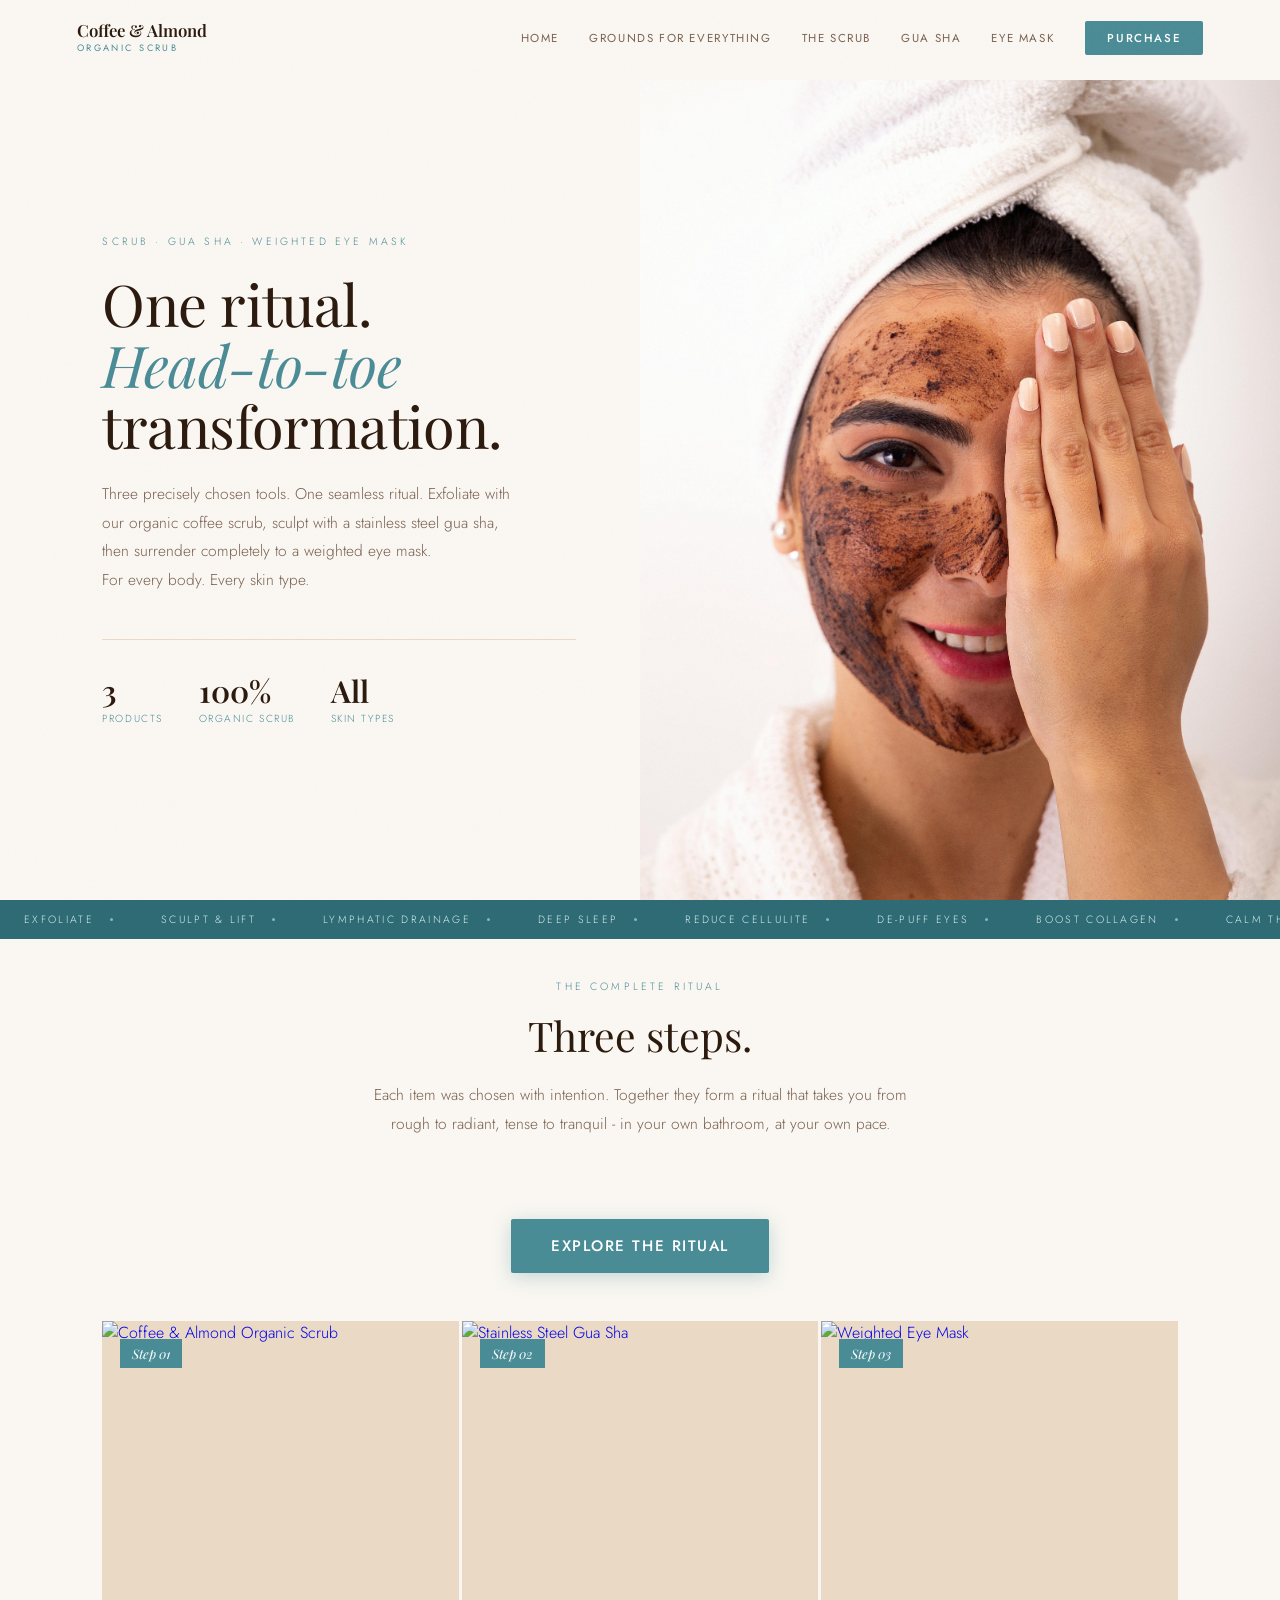
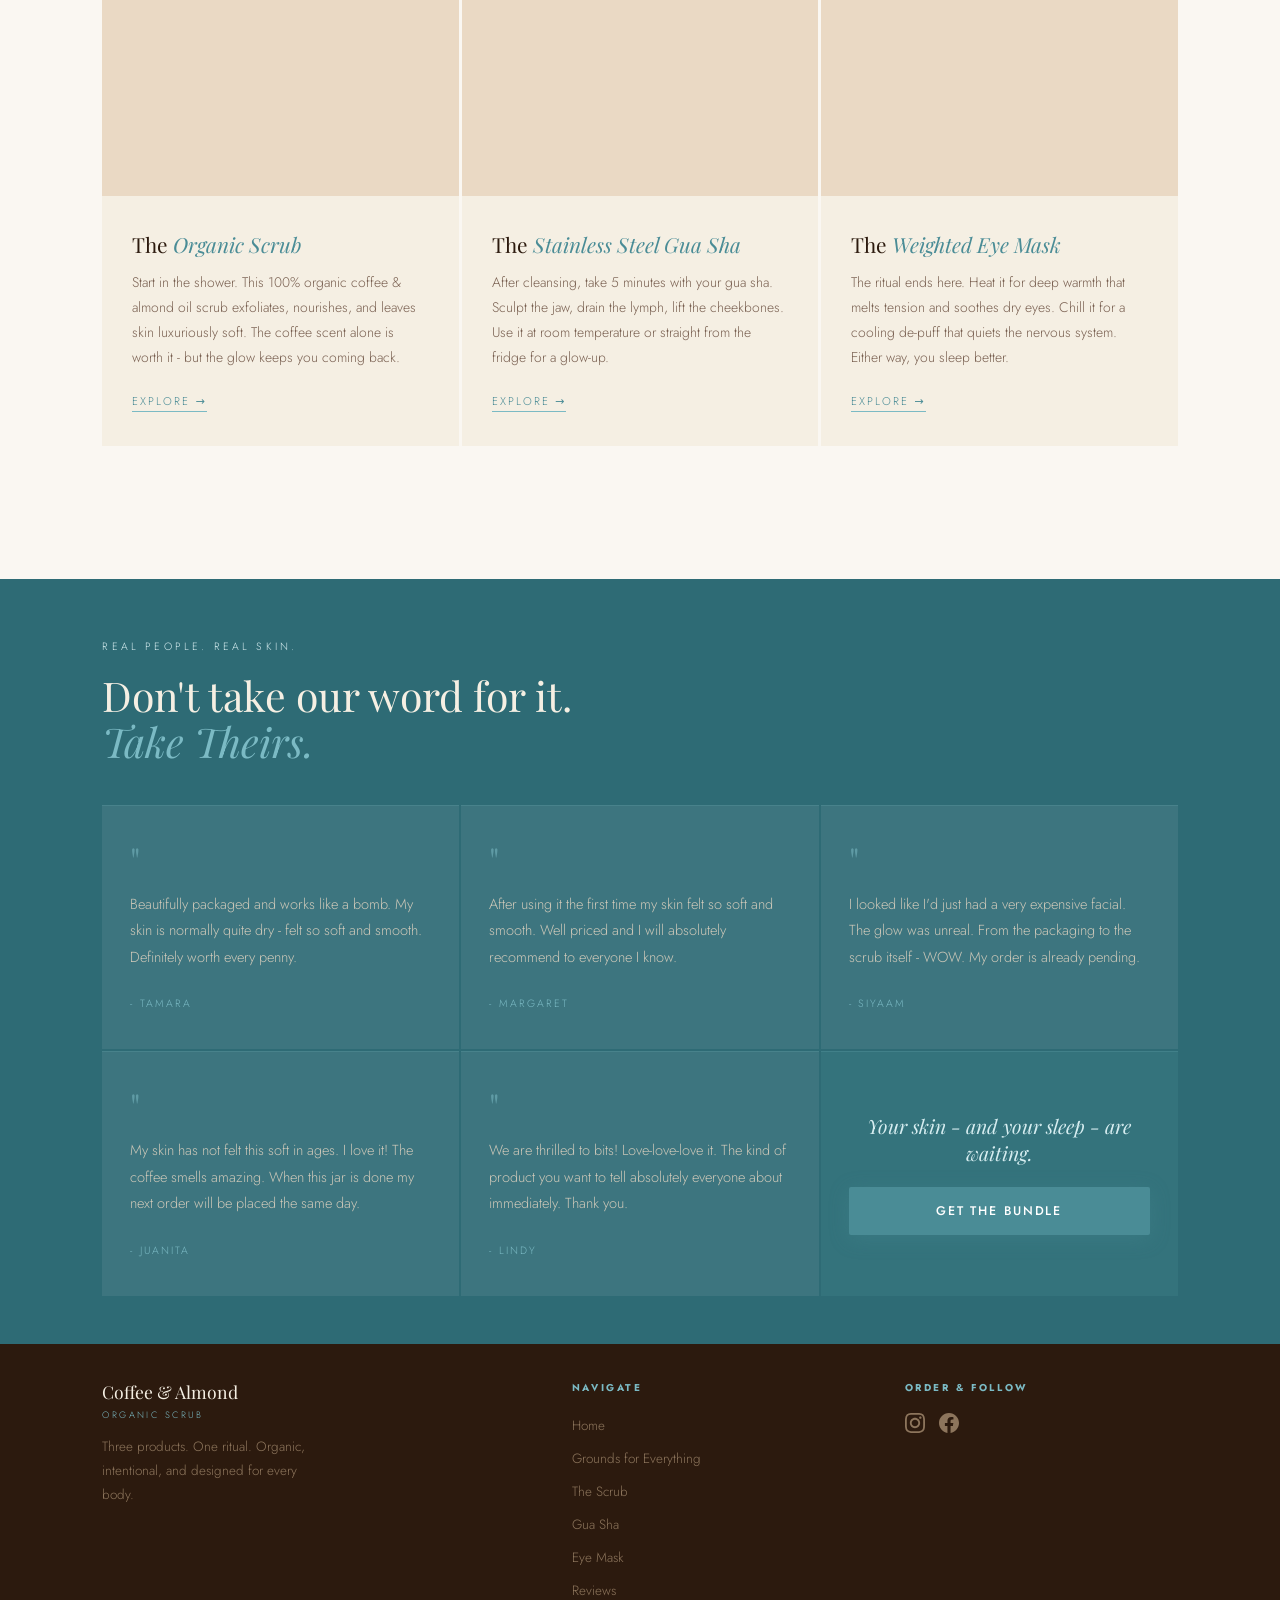
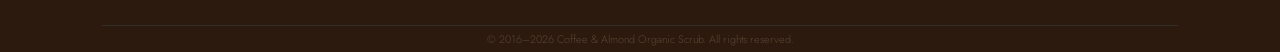
==== commit 66aeb1ec: "Add all product pages and update site-wide styles - Add scrub, guasha, eyemask, our-story, checkout," ====
--- a/index.html
+++ b/index.html
@@ -3,8 +3,8 @@
 <head>
   <meta charset="UTF-8" />
   <meta name="viewport" content="width=device-width, initial-scale=1.0" />
-  <title>Coffee & Almond — The Complete Ritual</title>
-  <meta name="description" content="Three precisely chosen tools. One seamless ritual. Organic coffee scrub, stainless steel gu'sha, weighted eye mask. For every body, every skin type." />
+  <title>Coffee & Almond - The Complete Ritual</title>
+  <meta name="description" content="Three precisely chosen tools. One seamless ritual. Organic coffee scrub, stainless steel gua sha, weighted eye mask. For every body, every skin type." />
   <link rel="preconnect" href="https://fonts.googleapis.com" />
   <link rel="preconnect" href="https://fonts.gstatic.com" crossorigin />
   <link href="https://fonts.googleapis.com/css2?family=Playfair+Display:ital,wght@0,400;0,600;0,700;1,400;1,600&family=Jost:wght@300;400;500&display=swap" rel="stylesheet" />
@@ -14,32 +14,29 @@
 
   <!-- ══ NAVBAR ══ -->
   <nav class="navbar" id="navbar">
-    <a href="#home" class="nav-logo">
+    <a href="index.html" class="nav-logo">
       Coffee &amp; Almond
-      <span>The Complete Ritual</span>
+      <span>Organic Scrub</span>
     </a>
-    <ul class="nav-links">
-      <li><a href="#benefits" onclick="switchTab('scrub')">The Scrub</a></li>
-      <li><a href="#guasha" onclick="switchTab('guasha')">Gu'sha</a></li>
-      <li><a href="#eyemask" onclick="switchTab('eyemask')">Eye Mask</a></li>
-      <li><a href="#package">The Bundle</a></li>
-      <li><a href="#package" class="nav-cta">Purchase</a></li>
+    <button class="nav-hamburger" id="nav-hamburger" aria-label="Open menu">
+      <span></span><span></span><span></span>
+    </button>
+    <ul class="nav-links" id="nav-links">
+      <li><a href="index.html">Home</a></li>
+      <li><a href="our-story.html">Grounds for Everything</a></li>
+      <li><a href="scrub.html">The Scrub</a></li>
+      <li><a href="guasha.html">Gua Sha</a></li>
+      <li><a href="eyemask.html">Eye Mask</a></li>
+      <li><a href="checkout.php" class="nav-cta">Purchase</a></li>
     </ul>
   </nav>
 
   <!-- ══ 1. HERO ══ -->
   <section class="hero" id="home">
     <div class="hero-left">
-      <div class="hero-eyebrow">Scrub · Gu'sha · Weighted Eye Mask</div>
+      <div class="hero-eyebrow">Scrub · Gua Sha · Weighted Eye Mask</div>
       <h1>One ritual.<br><em>Head-to-toe</em><br>transformation.</h1>
-      <p class="hero-sub">Three precisely chosen tools. One seamless ritual. Exfoliate with our organic coffee scrub, sculpt with a stainless steel gu'sha, then surrender completely to a weighted eye mask. For every body. Every skin type. Every gender.</p>
-      <div class="hero-btns">
-        <a href="#package" class="btn-teal">
-          <svg viewBox="0 0 24 24" fill="none" stroke="currentColor" stroke-width="2"><circle cx="9" cy="21" r="1"/><circle cx="20" cy="21" r="1"/><path d="M1 1h4l2.68 13.39a2 2 0 0 0 2 1.61h9.72a2 2 0 0 0 2-1.61L23 6H6"/></svg>
-          Get the Bundle
-        </a>
-        <a href="#scrub" class="btn-ghost">Explore the Ritual</a>
-      </div>
+      <p class="hero-sub">Three precisely chosen tools. One seamless ritual. Exfoliate with our organic coffee scrub, sculpt with a stainless steel gua sha, then surrender completely to a weighted eye mask.<br>For every body. Every skin type.</p>
       <div class="hero-stats">
         <div><span class="stat-num">3</span><span class="stat-label">Products</span></div>
         <div><span class="stat-num">100%</span><span class="stat-label">Organic Scrub</span></div>
@@ -80,279 +77,99 @@
     </div>
   </div>
 
-  <!-- ══ 2. ABOUT / SCRUB ══ -->
-  <section class="about" id="scrub">
-    <div class="about-text fade-up">
-      <div class="section-label">The Organic Scrub</div>
-      <h2>Your skin's<br><em>favourite morning.</em></h2>
-      <p>Our Coffee &amp; Almond Organic Scrub is made with <strong>100% natural ingredients</strong> — ground coffee, sweet almond oil, and nothing your skin doesn't need. No fillers. No synthetics. Just a scrub that genuinely works.</p>
-      <p>Use it in the shower on your face, body, elbows, and knees. The coarse coffee grounds exfoliate while the almond oil nourishes. Rinse to reveal skin that glows for days — not hours.</p>
-      <div class="pills">
-        <span class="pill">100% Organic</span>
-        <span class="pill">Vegan</span>
-        <span class="pill">All Skin Types</span>
-        <span class="pill">Face &amp; Body</span>
-        <span class="pill">Gender Neutral</span>
-        <span class="pill">Handcrafted</span>
-      </div>
-    </div>
-  </section>
-
   <!-- ══ 3. THREE PRODUCTS ══ -->
   <section class="three-products" id="products">
     <div class="three-products-header fade-up">
       <div class="section-label section-label--center">The Complete Ritual</div>
-      <h2>Three steps.<br><em>One perfect evening.</em></h2>
-      <p>Each item was chosen with intention. Together they form a ritual that takes you from rough to radiant, tense to tranquil — in your own bathroom, at your own pace.</p>
+      <h2>Three steps.</h2>
+      <p>Each item was chosen with intention. Together they form a ritual that takes you from rough to radiant, tense to tranquil - in your own bathroom, at your own pace.</p>
+    </div>
+
+    <div style="text-align:center;margin:0 0 3rem;">
+      <a href="#products" class="btn-teal" style="font-size:0.95rem;padding:1rem 2.5rem;letter-spacing:0.1em;">Explore the Ritual</a>
     </div>
 
     <div class="product-cards">
       <div class="product-card fade-up">
-        <div class="product-card-img">
-          <img src="https://images.pexels.com/photos/6634660/pexels-photo-6634660.jpeg?auto=compress&cs=tinysrgb&w=1260&h=750&dpr=1" alt="Coffee & Almond Organic Scrub" />
-          <div class="product-card-num">Step 01</div>
-        </div>
+        <a href="scrub.html" class="product-card-link" aria-label="Explore the Organic Scrub">
+          <div class="product-card-img">
+            <img src="https://images.pexels.com/photos/6634660/pexels-photo-6634660.jpeg?auto=compress&cs=tinysrgb&w=1260&h=750&dpr=1" alt="Coffee & Almond Organic Scrub" />
+            <div class="product-card-num">Step 01</div>
+          </div>
+        </a>
         <div class="product-card-body">
           <h3>The <em>Organic Scrub</em></h3>
-          <p>Start in the shower. This 100% organic coffee &amp; almond oil scrub exfoliates, nourishes, and leaves skin impossibly soft. The coffee scent alone is worth it — but the glow keeps you coming back.</p>
+          <p>Start in the shower. This 100% organic coffee &amp; almond oil scrub exfoliates, nourishes, and leaves skin luxuriously soft. The coffee scent alone is worth it - but the glow keeps you coming back.</p>
+          <a href="scrub.html" class="product-card-cta">Explore →</a>
         </div>
       </div>
 
       <div class="product-card fade-up" style="transition-delay:.1s">
-        <div class="product-card-img">
-          <img src="https://images.pexels.com/photos/6663586/pexels-photo-6663586.jpeg?auto=compress&cs=tinysrgb&w=1260&h=750&dpr=1" alt="Stainless Steel Gu'sha" />
-          <div class="product-card-num">Step 02</div>
+        <a href="guasha.html" class="product-card-link" aria-label="Explore the Gua Sha">
+          <div class="product-card-img">
+            <img src="https://images.pexels.com/photos/6663586/pexels-photo-6663586.jpeg?auto=compress&cs=tinysrgb&w=1260&h=750&dpr=1" alt="Stainless Steel Gua Sha" />
+            <div class="product-card-num">Step 02</div>
+          </div>
+        </a>
+        <div class="product-card-body">
+          <h3>The <em>Stainless Steel Gua Sha</em></h3>
+          <p>After cleansing, take 5 minutes with your gua sha. Sculpt the jaw, drain the lymph, lift the cheekbones. Use it at room temperature or straight from the fridge for a glow-up.</p>
+          <a href="guasha.html" class="product-card-cta">Explore →</a>
         </div>
-        <div class="product-card-body">
-          <h3>The <em>Stainless Steel Gu'sha</em></h3>
-          <p>After cleansing, take 5 minutes with your gu'sha. Sculpt the jaw, drain the lymph, lift the cheekbones. Use it at room temperature or straight from the fridge for a cryo-level glow-up.</p>
-        </div>
       </div>
 
       <div class="product-card fade-up" style="transition-delay:.2s">
-        <div class="product-card-img">
-          <img src="https://images.pexels.com/photos/6541091/pexels-photo-6541091.jpeg?auto=compress&cs=tinysrgb&w=1260&h=750&dpr=1" alt="Weighted Eye Mask" />
-          <div class="product-card-num">Step 03</div>
-        </div>
+        <a href="eyemask.html" class="product-card-link" aria-label="Explore the Weighted Eye Mask">
+          <div class="product-card-img">
+            <img src="https://images.pexels.com/photos/6541091/pexels-photo-6541091.jpeg?auto=compress&cs=tinysrgb&w=1260&h=750&dpr=1" alt="Weighted Eye Mask" />
+            <div class="product-card-num">Step 03</div>
+          </div>
+        </a>
         <div class="product-card-body">
           <h3>The <em>Weighted Eye Mask</em></h3>
           <p>The ritual ends here. Heat it for deep warmth that melts tension and soothes dry eyes. Chill it for a cooling de-puff that quiets the nervous system. Either way, you sleep better.</p>
+          <a href="eyemask.html" class="product-card-cta">Explore →</a>
         </div>
       </div>
     </div>
 
-    <!-- ══ PURCHASE BOX ══ -->
-    <div class="package-box" id="package">
-      <div class="package-left">
-        <h3>The Complete<br><em>Ritual Bundle</em></h3>
-        <p>Everything you need. Nothing you don't. Beautifully packaged as a set — for yourself or as a gift that actually means something. Suitable for all genders, all skin types, all ages.</p>
-        <ul class="package-includes">
-          <li>Coffee &amp; Almond Organic Scrub (1 jar)</li>
-          <li>Stainless Steel Gu'sha Tool</li>
-          <li>Weighted Eye Mask (heat &amp; cool)</li>
-          <li>Gift-ready packaging included</li>
-        </ul>
-        <a href="https://www.instagram.com/coffeealmondorganicscrub/" target="_blank" rel="noopener" class="btn-teal">
-          <svg viewBox="0 0 24 24" fill="none" stroke="currentColor" stroke-width="2"><circle cx="9" cy="21" r="1"/><circle cx="20" cy="21" r="1"/><path d="M1 1h4l2.68 13.39a2 2 0 0 0 2 1.61h9.72a2 2 0 0 0 2-1.61L23 6H6"/></svg>
-          Order on Instagram
-        </a>
-      </div>
-      <div class="package-right">
-        <div style="font-size:.66rem;letter-spacing:.24em;text-transform:uppercase;color:var(--teal-mid);">The Ritual Bundle</div>
-        <div class="package-price">R 450<span>Complete set · Free local delivery</span></div>
-        <ul class="package-perks">
-          <li>Organic scrub — face &amp; full body</li>
-          <li>Surgical-grade stainless steel gu'sha</li>
-          <li>Weighted mask — heats &amp; cools</li>
-          <li>Suitable for men &amp; women</li>
-          <li>Beautifully packaged, gift-ready</li>
-          <li>Handcrafted &amp; sourced with care</li>
-        </ul>
-        <a href="https://www.instagram.com/coffeealmondorganicscrub/" target="_blank" rel="noopener" class="btn-teal-lg">
-          <svg viewBox="0 0 24 24" fill="none" stroke="currentColor" stroke-width="2" style="width:16px;height:16px;"><circle cx="9" cy="21" r="1"/><circle cx="20" cy="21" r="1"/><path d="M1 1h4l2.68 13.39a2 2 0 0 0 2 1.61h9.72a2 2 0 0 0 2-1.61L23 6H6"/></svg>
-          Order Your Bundle
-        </a>
-        <a href="https://www.facebook.com/coffeealmondorganicscrub/" target="_blank" rel="noopener" class="purchase-fb">or order via Facebook</a>
-        <p class="purchase-note">DM us to order · We reply fast ✨</p>
-      </div>
-    </div>
   </section>
 
-
-  <!-- ══ 5. DEEP BENEFITS ══ -->
-  <section class="deep-benefits" id="benefits">
-    <div class="deep-benefits-header fade-up">
-      <div>
-        <div class="section-label">Deep Dive</div>
-        <h2>Why each piece<br><em>earns its place.</em></h2>
-      </div>
-      <p class="deep-benefits-intro">Every item in this bundle is working hard for your skin, your sleep, and your nervous system. These aren't luxury extras — they're tools with serious science behind them. Here's exactly what they do.</p>
-    </div>
-
-    <div class="benefit-tabs">
-      <button class="tab-btn active" onclick="switchTab('scrub')"><svg viewBox="0 0 24 24" fill="none" stroke="currentColor" stroke-width="1.5" stroke-linecap="round" stroke-linejoin="round"><path d="M17 8h1a4 4 0 1 1 0 8h-1"/><path d="M3 8h14v9a4 4 0 0 1-4 4H7a4 4 0 0 1-4-4Z"/><line x1="6" y1="2" x2="6" y2="4"/><line x1="10" y1="2" x2="10" y2="4"/><line x1="14" y1="2" x2="14" y2="4"/></svg> The Scrub</button>
-      <button class="tab-btn" onclick="switchTab('guasha')" id="guasha"><svg viewBox="0 0 24 24" fill="none" stroke="currentColor" stroke-width="1.5" stroke-linecap="round" stroke-linejoin="round"><path d="m21.64 3.64-1.28-1.28a1.21 1.21 0 0 0-1.72 0L2.36 18.64a1.21 1.21 0 0 0 0 1.72l1.28 1.28a1.2 1.2 0 0 0 1.72 0L21.64 5.36a1.2 1.2 0 0 0 0-1.72"/><path d="m14 7 3 3"/><path d="M5 6v4"/><path d="M19 14v4"/><path d="M10 2v2"/><path d="M7 8H3"/><path d="M21 16h-4"/><path d="M11 3H9"/></svg> Stainless Gu'sha</button>
-      <button class="tab-btn" onclick="switchTab('eyemask')" id="eyemask"><svg viewBox="0 0 24 24" fill="none" stroke="currentColor" stroke-width="1.5" stroke-linecap="round" stroke-linejoin="round"><path d="M21 12.79A9 9 0 1 1 11.21 3 7 7 0 0 0 21 12.79z"/></svg> Weighted Eye Mask</button>
-    </div>
-
-    <!-- Scrub benefits -->
-    <div id="tab-scrub" class="tab-panel active">
-      <div class="benefit-card fade-up"><span class="benefit-icon"><svg viewBox="0 0 24 24" fill="none" stroke="currentColor" stroke-width="1.5" stroke-linecap="round" stroke-linejoin="round"><path d="m16 16 3-8 3 8c-.87.65-1.92 1-3 1s-2.13-.35-3-1Z"/><path d="m2 16 3-8 3 8c-.87.65-1.92 1-3 1s-2.13-.35-3-1Z"/><path d="M7 21H17"/><path d="M12 3v18"/><path d="M3 7h2c2 0 5-1 7-2 2 1 5 2 7 2h2"/></svg></span><h3>Balances Skin PH</h3><p>Coffee's polyphenols regulate your skin's PH — less sebum, fewer breakouts, and skin that stays smooth and hydrated all day.</p></div>
-      <div class="benefit-card fade-up" style="transition-delay:.08s"><span class="benefit-icon"><svg viewBox="0 0 24 24" fill="none" stroke="currentColor" stroke-width="1.5" stroke-linecap="round" stroke-linejoin="round"><path d="m12 3-1.912 5.813a2 2 0 0 1-1.275 1.275L3 12l5.813 1.912a2 2 0 0 1 1.275 1.275L12 21l1.912-5.813a2 2 0 0 1 1.275-1.275L21 12l-5.813-1.912a2 2 0 0 1-1.275-1.275L12 3Z"/></svg></span><h3>Reduces Cellulite</h3><p>Caffeine draws excess water from skin while the scrubbing motion boosts circulation — visibly plumping and smoothing dimpled areas.</p></div>
-      <div class="benefit-card fade-up" style="transition-delay:.16s"><span class="benefit-icon"><svg viewBox="0 0 24 24" fill="none" stroke="currentColor" stroke-width="1.5" stroke-linecap="round" stroke-linejoin="round"><path d="M11 20A7 7 0 0 1 9.8 6.1C15.5 5 17 4.48 19 2c1 2 2 4.18 2 8 0 5.5-4.78 10-10 10z"/><path d="M2 21c0-3 1.85-5.36 5.08-6C9.5 14.52 12 13 13 12"/></svg></span><h3>Boosts Collagen</h3><p>Antioxidants in coffee stimulate collagen production, smoothing fine lines and restoring elasticity for firmer-looking skin over time.</p></div>
-      <div class="benefit-card fade-up"><span class="benefit-icon"><svg viewBox="0 0 24 24" fill="none" stroke="currentColor" stroke-width="1.5" stroke-linecap="round" stroke-linejoin="round"><path d="M2 12s3-7 10-7 10 7 10 7-3 7-10 7-10-7-10-7Z"/><circle cx="12" cy="12" r="3"/></svg></span><h3>De-Puffs Eyes</h3><p>Caffeine tightens skin, fights free radicals, and visibly reduces dark circles and morning puffiness around the eye area.</p></div>
-      <div class="benefit-card fade-up" style="transition-delay:.08s"><span class="benefit-icon"><svg viewBox="0 0 24 24" fill="none" stroke="currentColor" stroke-width="1.5" stroke-linecap="round" stroke-linejoin="round"><circle cx="12" cy="12" r="4"/><path d="M12 2v2"/><path d="M12 20v2"/><path d="m4.93 4.93 1.41 1.41"/><path d="m17.66 17.66 1.41 1.41"/><path d="M2 12h2"/><path d="M20 12h2"/><path d="m6.34 17.66-1.41 1.41"/><path d="m19.07 4.93-1.41 1.41"/></svg></span><h3>Almond Oil Brightens</h3><p>Niacinamide in almond oil fades age spots, blemishes, and dark circles for noticeably more radiant, even-toned skin.</p></div>
-      <div class="benefit-card fade-up" style="transition-delay:.16s"><span class="benefit-icon"><svg viewBox="0 0 24 24" fill="none" stroke="currentColor" stroke-width="1.5" stroke-linecap="round" stroke-linejoin="round"><path d="M11 2a2 2 0 0 0-2 2v5H4a2 2 0 0 0-2 2v2c0 1.1.9 2 2 2h5v5c0 1.1.9 2 2 2h2a2 2 0 0 0 2-2v-5h5a2 2 0 0 0 2-2v-2a2 2 0 0 0-2-2h-5V4a2 2 0 0 0-2-2h-2z"/></svg></span><h3>Soothes Eczema &amp; Psoriasis</h3><p>Anti-bacterial and anti-fungal properties of almond oil soothe irritated, inflamed skin while locking in moisture.</p></div>
-    </div>
-
-    <!-- Gu'sha benefits -->
-    <div id="tab-guasha" class="tab-panel">
-      <div class="benefit-card fade-up"><span class="benefit-icon"><svg viewBox="0 0 24 24" fill="none" stroke="currentColor" stroke-width="1.5" stroke-linecap="round" stroke-linejoin="round"><path d="M12 22a7 7 0 0 0 7-7c0-2-1-3.9-3-5.5s-3.5-4-4-6.5c-.5 2.5-2 4.9-4 6.5C6 11.1 5 13 5 15a7 7 0 0 0 7 7z"/></svg></span><h3>Lymphatic Drainage</h3><p>The scraping motion physically moves lymph fluid, flushing toxins and reducing overnight puffiness. A visibly slimmer face in minutes.</p></div>
-      <div class="benefit-card fade-up" style="transition-delay:.08s"><span class="benefit-icon"><svg viewBox="0 0 24 24" fill="none" stroke="currentColor" stroke-width="1.5" stroke-linecap="round" stroke-linejoin="round"><path d="m21.64 3.64-1.28-1.28a1.21 1.21 0 0 0-1.72 0L2.36 18.64a1.21 1.21 0 0 0 0 1.72l1.28 1.28a1.2 1.2 0 0 0 1.72 0L21.64 5.36a1.2 1.2 0 0 0 0-1.72"/><path d="m14 7 3 3"/><path d="M5 6v4"/><path d="M19 14v4"/><path d="M10 2v2"/><path d="M7 8H3"/><path d="M21 16h-4"/><path d="M11 3H9"/></svg></span><h3>Sculpts &amp; Defines</h3><p>Regular use along the jaw and cheekbones trains facial muscles and enhances your natural bone structure — a subtle but cumulative lifting effect.</p></div>
-      <div class="benefit-card fade-up" style="transition-delay:.16s"><span class="benefit-icon"><svg viewBox="0 0 24 24" fill="none" stroke="currentColor" stroke-width="1.5" stroke-linecap="round" stroke-linejoin="round"><circle cx="12" cy="8" r="5"/><path d="M20 21a8 8 0 1 0-16 0"/></svg></span><h3>Releases Jaw Tension</h3><p>Targets the masseter and frontalis muscles — the ones that hold stress. Relieves clenched jaws and furrowed brows. Faces relax visibly.</p></div>
-      <div class="benefit-card fade-up"><span class="benefit-icon"><svg viewBox="0 0 24 24" fill="none" stroke="currentColor" stroke-width="1.5" stroke-linecap="round" stroke-linejoin="round"><path d="M19 14c1.49-1.46 3-3.21 3-5.5A5.5 5.5 0 0 0 16.5 3c-1.76 0-3 .5-4.5 2-1.5-1.5-2.74-2-4.5-2A5.5 5.5 0 0 0 2 8.5c0 2.3 1.5 4.05 3 5.5l7 7Z"/></svg></span><h3>Boosts Circulation</h3><p>Increases blood flow to the skin's surface, giving you that natural post-workout flush — and with it, a healthy, lasting glow.</p></div>
-      <div class="benefit-card fade-up" style="transition-delay:.08s"><span class="benefit-icon"><svg viewBox="0 0 24 24" fill="none" stroke="currentColor" stroke-width="1.5" stroke-linecap="round" stroke-linejoin="round"><path d="M20 13c0 5-3.5 7.5-7.66 8.95a1 1 0 0 1-.67-.01C7.5 20.5 4 18 4 13V6a1 1 0 0 1 1-1c2 0 4.5-1.2 6.24-2.72a1.17 1.17 0 0 1 1.52 0C14.51 3.81 17 5 19 5a1 1 0 0 1 1 1z"/></svg></span><h3>Anti-Bacterial Steel</h3><p>Unlike jade or rose quartz, stainless steel is non-porous — it cannot harbour bacteria. Easy to sanitise, hygienic every use, kind to acne-prone skin.</p></div>
-      <div class="benefit-card fade-up" style="transition-delay:.16s"><span class="benefit-icon"><svg viewBox="0 0 24 24" fill="none" stroke="currentColor" stroke-width="1.5" stroke-linecap="round" stroke-linejoin="round"><path d="M4 14a1 1 0 0 1-.78-1.63l9.9-10.2a.5.5 0 0 1 .86.46l-1.92 6.02A1 1 0 0 0 13 10h7a1 1 0 0 1 .78 1.63l-9.9 10.2a.5.5 0 0 1-.86-.46l1.92-6.02A1 1 0 0 0 11 14z"/></svg></span><h3>Enhances Absorption</h3><p>Used over a serum or facial oil, the gu'sha presses actives deeper into skin — your serums finally working as hard as they should.</p></div>
-    </div>
-    <div id="tab-guasha-temp" class="temp-grid" style="display:none;">
-      <div class="temp-card cold">
-        <div class="tc-icon"><svg viewBox="0 0 24 24" fill="none" stroke="currentColor" stroke-width="1.5" stroke-linecap="round" stroke-linejoin="round"><line x1="2" y1="12" x2="22" y2="12"/><line x1="12" y1="2" x2="12" y2="22"/><path d="m20 16-4-4 4-4"/><path d="m4 8 4 4-4 4"/><path d="m16 4-4 4-4-4"/><path d="m8 20 4-4 4 4"/></svg></div>
-        <h4>From the Fridge or Freezer</h4>
-        <p>Stainless steel holds cold beautifully. Chill your gu'sha 20–30 min in the fridge or 10 min in the freezer for full cryo-therapy benefits:</p>
-        <ul>
-          <li>Instantly tightens and firms skin</li>
-          <li>Dramatically reduces morning puffiness</li>
-          <li>Constricts capillaries to calm redness &amp; rosacea</li>
-          <li>Stimulates collagen via thermal shock</li>
-          <li>Locks in serums more effectively</li>
-          <li>Anti-inflammatory — ideal after sun exposure</li>
-        </ul>
-      </div>
-      <div class="temp-card warm">
-        <div class="tc-icon"><svg viewBox="0 0 24 24" fill="none" stroke="currentColor" stroke-width="1.5" stroke-linecap="round" stroke-linejoin="round"><path d="M14 14.76V3.5a2.5 2.5 0 0 0-5 0v11.26a4.5 4.5 0 1 0 5 0z"/></svg></div>
-        <h4>At Room Temperature</h4>
-        <p>Steel naturally feels cool. For a warming effect, run briefly under warm water before use:</p>
-        <ul>
-          <li>Opens pores for deeper product penetration</li>
-          <li>Relaxes tight facial muscles more easily</li>
-          <li>Ideal for dry, tight or winter-stressed skin</li>
-          <li>More comfortable for those new to gua sha</li>
-          <li>Enhances circulation without the intensity of cold</li>
-        </ul>
-      </div>
-    </div>
-
-    <!-- Eye mask benefits -->
-    <div id="tab-eyemask" class="tab-panel">
-      <div class="benefit-card fade-up"><span class="benefit-icon"><svg viewBox="0 0 24 24" fill="none" stroke="currentColor" stroke-width="1.5" stroke-linecap="round" stroke-linejoin="round"><path d="M22 12h-2.48a2 2 0 0 0-1.93 1.46l-2.35 8.36a.25.25 0 0 1-.48 0L9.24 2.18a.25.25 0 0 0-.48 0l-2.35 8.36A2 2 0 0 1 4.49 12H2"/></svg></span><h3>Calms the Nervous System</h3><p>The gentle weight applies deep-touch pressure — same principle as a weighted blanket. Cortisol drops. The body shifts into rest-and-repair mode.</p></div>
-      <div class="benefit-card fade-up" style="transition-delay:.08s"><span class="benefit-icon"><svg viewBox="0 0 24 24" fill="none" stroke="currentColor" stroke-width="1.5" stroke-linecap="round" stroke-linejoin="round"><path d="M21 12.79A9 9 0 1 1 11.21 3 7 7 0 0 0 21 12.79z"/></svg></span><h3>Total Light Blackout</h3><p>Complete darkness triggers melatonin production. You fall asleep faster and sleep deeper — your body gets the biological signal to rest.</p></div>
-      <div class="benefit-card fade-up" style="transition-delay:.16s"><span class="benefit-icon"><svg viewBox="0 0 24 24" fill="none" stroke="currentColor" stroke-width="1.5" stroke-linecap="round" stroke-linejoin="round"><circle cx="12" cy="12" r="10"/><line x1="12" y1="8" x2="12" y2="12"/><line x1="12" y1="16" x2="12.01" y2="16"/></svg></span><h3>Relieves Headaches &amp; Migraines</h3><p>Gentle pressure on key points around the eyes and temples reduces tension headaches. Blocks light that worsens migraines. Works warm or cold.</p></div>
-      <div class="benefit-card fade-up"><span class="benefit-icon"><svg viewBox="0 0 24 24" fill="none" stroke="currentColor" stroke-width="1.5" stroke-linecap="round" stroke-linejoin="round"><path d="M21 12.79A9 9 0 1 1 11.21 3 7 7 0 0 0 21 12.79z"/><path d="M12 6v6"/><path d="m9 15 3-3 3 3"/></svg></span><h3>Faster Sleep Onset</h3><p>The combination of darkness and pressure quiets an overactive mind. You stop mentally rehearsing your day and start drifting within minutes.</p></div>
-      <div class="benefit-card fade-up" style="transition-delay:.08s"><span class="benefit-icon"><svg viewBox="0 0 24 24" fill="none" stroke="currentColor" stroke-width="1.5" stroke-linecap="round" stroke-linejoin="round"><path d="M17.8 19.2 16 11l3.5-3.5C21 6 21.5 4 21 3c-1-.5-3 0-4.5 1.5L13 8 4.8 6.2c-.5-.1-.9.1-1.1.5l-.3.5c-.2.5-.1 1 .3 1.3L9 12l-2 3H4l-1 1 3 2 2 3 1-1v-3l3-2 3.5 5.3c.3.4.8.5 1.3.3l.5-.2c.4-.3.6-.7.5-1.2z"/></svg></span><h3>Perfect for Travel</h3><p>Blocks light on planes, in hotels, during night shifts. The weight keeps it in place — no slipping, no straps digging in. Portable self-care anywhere.</p></div>
-      <div class="benefit-card fade-up" style="transition-delay:.16s"><span class="benefit-icon"><svg viewBox="0 0 24 24" fill="none" stroke="currentColor" stroke-width="1.5" stroke-linecap="round" stroke-linejoin="round"><path d="M2 12s3-7 10-7 10 7 10 7-3 7-10 7-10-7-10-7Z"/><circle cx="12" cy="12" r="3"/></svg></span><h3>Reduces Puffiness &amp; Dark Circles</h3><p>The gentle pressure improves circulation in the delicate eye area. Use it chilled for an immediate, visible de-puffing effect.</p></div>
-    </div>
-    <div id="tab-eyemask-temp" class="eye-temp-grid" style="display:none;">
-      <div class="temp-card warm">
-        <div class="tc-icon"><svg viewBox="0 0 24 24" fill="none" stroke="currentColor" stroke-width="1.5" stroke-linecap="round" stroke-linejoin="round"><path d="M8.5 14.5A2.5 2.5 0 0 0 11 12c0-1.38-.5-2-1-3-1.072-2.143-.224-4.054 2-6 .5 2.5 2 4.9 4 6.5 2 1.6 3 3.5 3 5.5a7 7 0 1 1-14 0c0-1.153.433-2.294 1-3a2.5 2.5 0 0 0 2.5 2.5z"/></svg></div>
-        <h4>Heated — The Wind-Down</h4>
-        <p>Warm in the microwave 20–30 seconds. The gentle moist heat delivers spa-level results at home:</p>
-        <ul>
-          <li>Relaxes muscles around the eyes and temples</li>
-          <li>Stimulates meibomian glands to lubricate dry eyes</li>
-          <li>Opens sinus passages — relief for congestion headaches</li>
-          <li>Promotes deeper muscle relaxation for faster sleep</li>
-          <li>Soothes screen-fatigue and eye strain</li>
-          <li>Feels like a warm facial — nightly, at home, for free</li>
-        </ul>
-      </div>
-      <div class="temp-card cold">
-        <div class="tc-icon"><svg viewBox="0 0 24 24" fill="none" stroke="currentColor" stroke-width="1.5" stroke-linecap="round" stroke-linejoin="round"><line x1="2" y1="12" x2="22" y2="12"/><line x1="12" y1="2" x2="12" y2="22"/><path d="m20 16-4-4 4-4"/><path d="m4 8 4 4-4 4"/><path d="m16 4-4 4-4-4"/><path d="m8 20 4-4 4 4"/></svg></div>
-        <h4>Chilled — The Morning Reset</h4>
-        <p>Place in the fridge 20–30 minutes. Cold therapy on the eye area provides immediate, visible results:</p>
-        <ul>
-          <li>Instantly reduces puffiness and morning swelling</li>
-          <li>Constricts blood vessels to reduce dark circles</li>
-          <li>Numbs and eases migraine pain without medication</li>
-          <li>Anti-inflammatory — calms redness and irritation</li>
-          <li>Refreshing and energising before a big day</li>
-          <li>Shrinks puffiness around sinuses and cheeks</li>
-        </ul>
-      </div>
-    </div>
-  </section>
-
-  <!-- ══ 7. RITUAL FLOW ══ -->
-  <section class="ritual-flow">
-    <div class="ritual-flow-header fade-up">
-      <div class="section-label section-label--center">How it All Fits Together</div>
-      <h2>Your evening ritual,<br><em>step by step.</em></h2>
-    </div>
-    <div class="ritual-steps">
-      <div class="ritual-step fade-up">
-        <div class="step-num-small">Step 01</div>
-        <div class="step-circle"><svg viewBox="0 0 24 24" fill="none" stroke="currentColor" stroke-width="1.5" stroke-linecap="round" stroke-linejoin="round"><path d="M7 16.3c2.2 0 4-1.83 4-4.05 0-1.16-.57-2.26-1.71-3.19S7.29 6.75 7 5.3c-.29 1.45-1.14 2.84-2.29 3.76S3 11.1 3 12.25c0 2.22 1.8 4.05 4 4.05z"/><path d="M12.56 6.6A10.97 10.97 0 0 0 14 3.02c.5 2.5 2 4.9 4 6.5s3 3.5 3 5.5a6.98 6.98 0 0 1-11.91 4.97"/></svg></div>
-        <h4>Scrub in the Shower</h4>
-        <p>Apply the organic coffee scrub in circular motions. Face, body, elbows, knees. Rinse to reveal impossibly smooth, glowing skin.</p>
-      </div>
-      <div class="ritual-step fade-up" style="transition-delay:.1s">
-        <div class="step-num-small">Step 02</div>
-        <div class="step-circle"><svg viewBox="0 0 24 24" fill="none" stroke="currentColor" stroke-width="1.5" stroke-linecap="round" stroke-linejoin="round"><path d="M20.24 12.24a6 6 0 0 0-8.49-8.49L5 10.5V19h8.5z"/><line x1="16" y1="8" x2="2" y2="22"/><line x1="17.5" y1="15" x2="9" y2="15"/></svg></div>
-        <h4>Pat Dry, Apply Oil</h4>
-        <p>The almond oil from the scrub stays in your skin. Add a few drops of your favourite serum or facial oil as a slip agent for the gu'sha.</p>
-      </div>
-      <div class="ritual-step fade-up" style="transition-delay:.2s">
-        <div class="step-num-small">Step 03</div>
-        <div class="step-circle"><svg viewBox="0 0 24 24" fill="none" stroke="currentColor" stroke-width="1.5" stroke-linecap="round" stroke-linejoin="round"><path d="m21.64 3.64-1.28-1.28a1.21 1.21 0 0 0-1.72 0L2.36 18.64a1.21 1.21 0 0 0 0 1.72l1.28 1.28a1.2 1.2 0 0 0 1.72 0L21.64 5.36a1.2 1.2 0 0 0 0-1.72"/><path d="m14 7 3 3"/></svg></div>
-        <h4>Sculpt with the Gu'sha</h4>
-        <p>5 minutes. Jaw, cheekbones, forehead, under eyes. Use chilled for maximum cryo effect or room temperature to relax and drain.</p>
-      </div>
-      <div class="ritual-step fade-up" style="transition-delay:.3s">
-        <div class="step-num-small">Step 04</div>
-        <div class="step-circle"><svg viewBox="0 0 24 24" fill="none" stroke="currentColor" stroke-width="1.5" stroke-linecap="round" stroke-linejoin="round"><path d="M21 12.79A9 9 0 1 1 11.21 3 7 7 0 0 0 21 12.79z"/></svg></div>
-        <h4>Rest with the Eye Mask</h4>
-        <p>Warm or cool your mask. Place over the eyes. Let the weight do the work. Lights out — your body takes it from here.</p>
-      </div>
-    </div>
-  </section>
 
   <!-- ══ 8. TESTIMONIALS ══ -->
   <section class="testimonials" id="testimonials">
     <div class="section-label section-label--light">Real People. Real Skin.</div>
-    <h2>They tried it.<br><em>They're obsessed.</em></h2>
+    <h2>Don't take our word for it.<br><em>Take Theirs.</em></h2>
     <div class="testimonials-grid">
       <div class="testimonial-card">
         <div class="tq">"</div>
-        <p class="testimonial-text">Beautifully packaged and works like a bomb. My skin is normally quite dry — felt so soft and smooth. Definitely worth every penny.</p>
-        <span class="testimonial-author">— Tamara</span>
+        <p class="testimonial-text">Beautifully packaged and works like a bomb. My skin is normally quite dry - felt so soft and smooth. Definitely worth every penny.</p>
+        <span class="testimonial-author">- Tamara</span>
       </div>
       <div class="testimonial-card">
         <div class="tq">"</div>
         <p class="testimonial-text">After using it the first time my skin felt so soft and smooth. Well priced and I will absolutely recommend to everyone I know.</p>
-        <span class="testimonial-author">— Margaret</span>
-      </div>
-      <div class="testimonial-card">
-        <div class="tq">"</div>
-        <p class="testimonial-text">I looked like I'd just had a very expensive facial. The glow was unreal. From the packaging to the scrub itself — WOW. My order is already pending.</p>
-        <span class="testimonial-author">— Siyaam</span>
+        <span class="testimonial-author">- Margaret</span>
+      </div>
+      <div class="testimonial-card">
+        <div class="tq">"</div>
+        <p class="testimonial-text">I looked like I'd just had a very expensive facial. The glow was unreal. From the packaging to the scrub itself - WOW. My order is already pending.</p>
+        <span class="testimonial-author">- Siyaam</span>
       </div>
       <div class="testimonial-card">
         <div class="tq">"</div>
         <p class="testimonial-text">My skin has not felt this soft in ages. I love it! The coffee smells amazing. When this jar is done my next order will be placed the same day.</p>
-        <span class="testimonial-author">— Juanita</span>
+        <span class="testimonial-author">- Juanita</span>
       </div>
       <div class="testimonial-card">
         <div class="tq">"</div>
         <p class="testimonial-text">We are thrilled to bits! Love-love-love it. The kind of product you want to tell absolutely everyone about immediately. Thank you.</p>
-        <span class="testimonial-author">— Lindy</span>
+        <span class="testimonial-author">- Lindy</span>
       </div>
       <div class="testimonial-card" style="display:flex;flex-direction:column;justify-content:center;align-items:center;text-align:center;gap:20px;background:rgba(74,140,150,0.22);">
-        <div style="font-family:'Playfair Display',serif;font-size:1.22rem;color:var(--teal-light);font-style:italic;line-height:1.4;">Your skin — and your sleep — are waiting.</div>
-        <a href="#package" class="btn-teal" style="width:100%;justify-content:center;">Get the Bundle</a>
-      </div>
-    </div>
-    <div class="testimonials-cta">
-      <p>More reviews on our Facebook page</p>
-      <a href="https://www.facebook.com/coffeealmondorganicscrub/" target="_blank" rel="noopener" class="btn-outline-light">View Facebook Reviews</a>
+        <div style="font-family:'Playfair Display',serif;font-size:1.22rem;color:var(--teal-light);font-style:italic;line-height:1.4;">Your skin - and your sleep - are waiting.</div>
+        <a href="checkout.php" class="btn-teal" style="width:100%;justify-content:center;">Get the Bundle</a>
+      </div>
     </div>
   </section>
 
@@ -360,33 +177,30 @@
   <footer>
     <div class="footer-inner">
       <div>
-        <div class="footer-brand">Coffee &amp; Almond<span>The Complete Ritual</span></div>
+        <div class="footer-brand">Coffee &amp; Almond<span>Organic Scrub</span></div>
         <p class="footer-tagline">Three products. One ritual. Organic, intentional, and designed for every body.</p>
       </div>
       <div class="footer-col">
         <h5>Navigate</h5>
         <ul>
-          <li><a href="#scrub">The Scrub</a></li>
-          <li><a href="#guasha">Gu'sha</a></li>
-          <li><a href="#eyemask">Eye Mask</a></li>
-          <li><a href="#package">The Bundle</a></li>
+          <li><a href="index.html">Home</a></li>
+          <li><a href="our-story.html">Grounds for Everything</a></li>
+          <li><a href="scrub.html">The Scrub</a></li>
+          <li><a href="guasha.html">Gua Sha</a></li>
+          <li><a href="eyemask.html">Eye Mask</a></li>
           <li><a href="#testimonials">Reviews</a></li>
         </ul>
       </div>
       <div class="footer-col">
         <h5>Order &amp; Follow</h5>
-        <ul>
-          <li><a href="https://www.instagram.com/coffeealmondorganicscrub/" target="_blank" rel="noopener">Instagram</a></li>
-          <li><a href="https://www.facebook.com/coffeealmondorganicscrub/" target="_blank" rel="noopener">Facebook</a></li>
+        <ul class="footer-social-icons">
+          <li><a href="https://www.instagram.com/coffeealmondorganicscrub/" target="_blank" rel="noopener" aria-label="Instagram"><svg viewBox="0 0 24 24" fill="currentColor"><path d="M12 2.163c3.204 0 3.584.012 4.85.07 3.252.148 4.771 1.691 4.919 4.919.058 1.265.069 1.645.069 4.849 0 3.205-.012 3.584-.069 4.849-.149 3.225-1.664 4.771-4.919 4.919-1.266.058-1.644.07-4.85.07-3.204 0-3.584-.012-4.849-.07-3.26-.149-4.771-1.699-4.919-4.92-.058-1.265-.07-1.644-.07-4.849 0-3.204.013-3.583.07-4.849.149-3.227 1.664-4.771 4.919-4.919 1.266-.057 1.645-.069 4.849-.069zm0-2.163c-3.259 0-3.667.014-4.947.072-4.358.2-6.78 2.618-6.98 6.98-.059 1.281-.073 1.689-.073 4.948 0 3.259.014 3.668.072 4.948.2 4.358 2.618 6.78 6.98 6.98 1.281.058 1.689.072 4.948.072 3.259 0 3.668-.014 4.948-.072 4.354-.2 6.782-2.618 6.979-6.98.059-1.28.073-1.689.073-4.948 0-3.259-.014-3.667-.072-4.947-.196-4.354-2.617-6.78-6.979-6.98-1.281-.059-1.69-.073-4.949-.073zm0 5.838c-3.403 0-6.162 2.759-6.162 6.162s2.759 6.163 6.162 6.163 6.162-2.759 6.162-6.163c0-3.403-2.759-6.162-6.162-6.162zm0 10.162c-2.209 0-4-1.79-4-4 0-2.209 1.791-4 4-4s4 1.791 4 4c0 2.209-1.791 4-4 4zm6.406-11.845c-.796 0-1.441.645-1.441 1.44s.645 1.44 1.441 1.44c.795 0 1.439-.645 1.439-1.44s-.644-1.44-1.439-1.44z"/></svg></a></li>
+          <li><a href="https://www.facebook.com/coffeealmondorganicscrub/" target="_blank" rel="noopener" aria-label="Facebook"><svg viewBox="0 0 24 24" fill="currentColor"><path d="M24 12.073c0-6.627-5.373-12-12-12s-12 5.373-12 12c0 5.99 4.388 10.954 10.125 11.854v-8.385H7.078v-3.47h3.047V9.43c0-3.007 1.792-4.669 4.533-4.669 1.312 0 2.686.235 2.686.235v2.953H15.83c-1.491 0-1.956.925-1.956 1.874v2.25h3.328l-.532 3.47h-2.796v8.385C19.612 23.027 24 18.062 24 12.073z"/></svg></a></li>
         </ul>
       </div>
     </div>
     <div class="footer-bottom">
       <p>© 2016–2026 Coffee &amp; Almond Organic Scrub. All rights reserved.</p>
-      <div class="social-links">
-        <a href="https://www.instagram.com/coffeealmondorganicscrub/" target="_blank" rel="noopener">Instagram</a>
-        <a href="https://www.facebook.com/coffeealmondorganicscrub/" target="_blank" rel="noopener">Facebook</a>
-      </div>
     </div>
   </footer>
 
--- a/styles.css
+++ b/styles.css
@@ -202,6 +202,31 @@
   font-weight: 500 !important;
 }
 .nav-cta:hover { background: var(--teal-dark) !important; }
+.nav-links a.active { color: var(--teal); font-weight: 500; }
+
+/* Hamburger button */
+.nav-hamburger {
+  display: none;
+  flex-direction: column;
+  justify-content: center;
+  gap: 5px;
+  background: none;
+  border: none;
+  cursor: pointer;
+  padding: 6px;
+  z-index: 101;
+}
+.nav-hamburger span {
+  display: block;
+  width: 22px;
+  height: 1.5px;
+  background: var(--espresso);
+  transition: transform 0.25s ease, opacity 0.2s ease;
+  transform-origin: center;
+}
+.nav-hamburger.open span:nth-child(1) { transform: translateY(6.5px) rotate(45deg); }
+.nav-hamburger.open span:nth-child(2) { opacity: 0; }
+.nav-hamburger.open span:nth-child(3) { transform: translateY(-6.5px) rotate(-45deg); }
 
 /* ════════════════════════════════════════
    HERO
@@ -457,7 +482,7 @@
 ════════════════════════════════════════ */
 .three-products {
   background: var(--warm-white);
-  padding: 130px 8vw;
+  padding: 40px 8vw 130px;
 }
 .three-products-header {
   text-align: center;
@@ -521,7 +546,21 @@
   font-size: 0.87rem;
   line-height: 1.8;
   color: var(--text-muted);
-}
+  margin-bottom: 18px;
+}
+.product-card-link { display: block; text-decoration: none; }
+.product-card-cta {
+  display: inline-block;
+  font-size: 0.7rem;
+  letter-spacing: 0.18em;
+  text-transform: uppercase;
+  color: var(--teal);
+  text-decoration: none;
+  border-bottom: 1px solid var(--teal-mid);
+  padding-bottom: 2px;
+  transition: color 0.2s, border-color 0.2s;
+}
+.product-card-cta:hover { color: var(--teal-dark); border-color: var(--teal-dark); }
 
 /* Package box */
 .package-box {
@@ -919,9 +958,9 @@
 ════════════════════════════════════════ */
 .testimonials {
   background: var(--teal-dark);
-  padding: 120px 8vw;
-}
-.testimonials h2 { color: var(--cream); margin-bottom: 60px; }
+  padding: 60px 8vw 48px;
+}
+.testimonials h2 { color: var(--cream); margin-bottom: 40px; }
 .testimonials h2 em { color: var(--teal-mid); }
 .testimonials-grid {
   display: grid;
@@ -973,13 +1012,13 @@
 footer {
   background: var(--espresso);
   color: var(--almond-light);
-  padding: 60px 8vw 36px;
+  padding: 36px 8vw 5px;
 }
 .footer-inner {
   display: grid;
   grid-template-columns: 1.5fr 1fr 1fr;
   gap: 60px;
-  margin-bottom: 56px;
+  margin-bottom: 24px;
 }
 .footer-brand {
   font-family: var(--serif);
@@ -1010,6 +1049,9 @@
   margin-bottom: 18px;
 }
 .footer-col ul { list-style: none; display: flex; flex-direction: column; gap: 10px; }
+.footer-col ul.footer-social-icons { flex-direction: row; gap: 14px; align-items: center; }
+.footer-col ul.footer-social-icons a { display: flex; align-items: center; }
+.footer-col ul.footer-social-icons svg { width: 20px; height: 20px; }
 .footer-col a {
   text-decoration: none;
   font-size: 0.84rem;
@@ -1019,25 +1061,25 @@
 .footer-col a:hover { color: var(--cream); }
 .footer-bottom {
   border-top: 1px solid rgba(74,140,150,0.18);
-  padding-top: 26px;
-  display: flex;
-  justify-content: space-between;
+  padding-top: 5px;
+  display: flex;
+  justify-content: center;
   align-items: center;
 }
 .footer-bottom p {
   font-size: 0.68rem;
   color: rgba(212,184,150,0.28);
 }
-.social-links { display: flex; gap: 18px; }
+.social-links { display: flex; gap: 16px; align-items: center; }
 .social-links a {
   text-decoration: none;
-  font-size: 0.66rem;
-  letter-spacing: 0.15em;
-  text-transform: uppercase;
-  color: rgba(212,184,150,0.36);
+  color: rgba(212,184,150,0.45);
   transition: color 0.2s;
-}
-.social-links a:hover { color: var(--teal-mid); }
+  display: flex;
+  align-items: center;
+}
+.social-links a svg { width: 18px; height: 18px; }
+.social-links a:hover { color: var(--almond); }
 
 /* ════════════════════════════════════════
    RESPONSIVE
@@ -1063,12 +1105,73 @@
   .gallery { grid-template-columns: 1fr 1fr; }
   .gal-img.wide, .gal-img.tall { grid-column: auto; grid-row: auto; }
   .footer-inner { grid-template-columns: 1fr; gap: 36px; }
-  .nav-links { display: none; }
+  /* Hamburger replaces static nav links */
+  .nav-hamburger { display: flex; }
+  .nav-links {
+    display: flex !important;
+    position: fixed;
+    inset: 0;
+    background: var(--warm-white);
+    flex-direction: column;
+    align-items: center;
+    justify-content: center;
+    gap: 32px;
+    transform: translateX(100%);
+    transition: transform 0.35s cubic-bezier(0.4, 0, 0.2, 1);
+    z-index: 100;
+  }
+  .nav-links.open { transform: translateX(0); }
+  .nav-links a {
+    font-size: 1.1rem !important;
+    letter-spacing: 0.16em;
+    color: var(--text-muted) !important;
+    padding: 0 !important;
+  }
+  .nav-links a:hover { color: var(--teal) !important; }
+  .nav-links a.active { color: var(--teal) !important; }
+  .nav-cta {
+    background: none !important;
+    border: 1px solid var(--teal) !important;
+    color: var(--teal) !important;
+    padding: 12px 36px !important;
+    border-radius: 2px;
+  }
+  .nav-cta:hover { background: var(--teal) !important; color: white !important; }
 }
 
 @media (max-width: 600px) {
+  h1 { font-size: clamp(1.9rem, 8.5vw, 2.8rem); }
+  h2 { font-size: clamp(1.4rem, 6.5vw, 2rem); }
+  .navbar { padding: 14px 5vw; }
+  .navbar.scrolled { padding: 12px 5vw; }
+  .hero-left { padding: 36px 5vw 48px; }
+  .hero-sub { font-size: 0.9rem; margin-bottom: 28px; }
+  .hero-btns { flex-direction: column; align-items: stretch; }
+  .btn-teal { width: 100%; justify-content: center; }
+  .btn-ghost { text-align: center; }
+  .hero-stats { gap: 20px; flex-wrap: wrap; }
+  .stat-num { font-size: 1.5rem; }
+  .three-products { padding: 60px 5vw; }
+  .three-products-header { margin-bottom: 40px; }
+  .deep-benefits { padding: 60px 5vw; }
+  .testimonials { padding: 60px 5vw; }
+  .ritual-flow { padding: 60px 5vw; }
+  .about { padding: 40px 5vw; }
   .ritual-steps { grid-template-columns: 1fr; }
-  .hero-stats { gap: 24px; }
-  .package-box { padding: 40px 5vw; }
+  .package-box { padding: 40px 5vw; gap: 32px; }
+  .package-right { padding: 32px 20px; }
+  .package-price { font-size: 2.6rem; }
+  .benefit-tabs { overflow-x: auto; -webkit-overflow-scrolling: touch; padding-bottom: 2px; }
   .gallery { grid-template-columns: 1fr; }
-}
+  .footer-inner { gap: 28px; }
+  .footer-bottom { flex-direction: column; gap: 10px; text-align: center; }
+  .deep-benefits-header { gap: 20px; }
+}
+
+@media (max-width: 400px) {
+  .hero-stats { flex-direction: column; align-items: flex-start; gap: 14px; }
+  .pills { gap: 6px; }
+  .pill { font-size: 0.62rem; padding: 5px 12px; }
+  .benefit-card { padding: 28px 20px; }
+  .package-right { padding: 28px 16px; }
+}
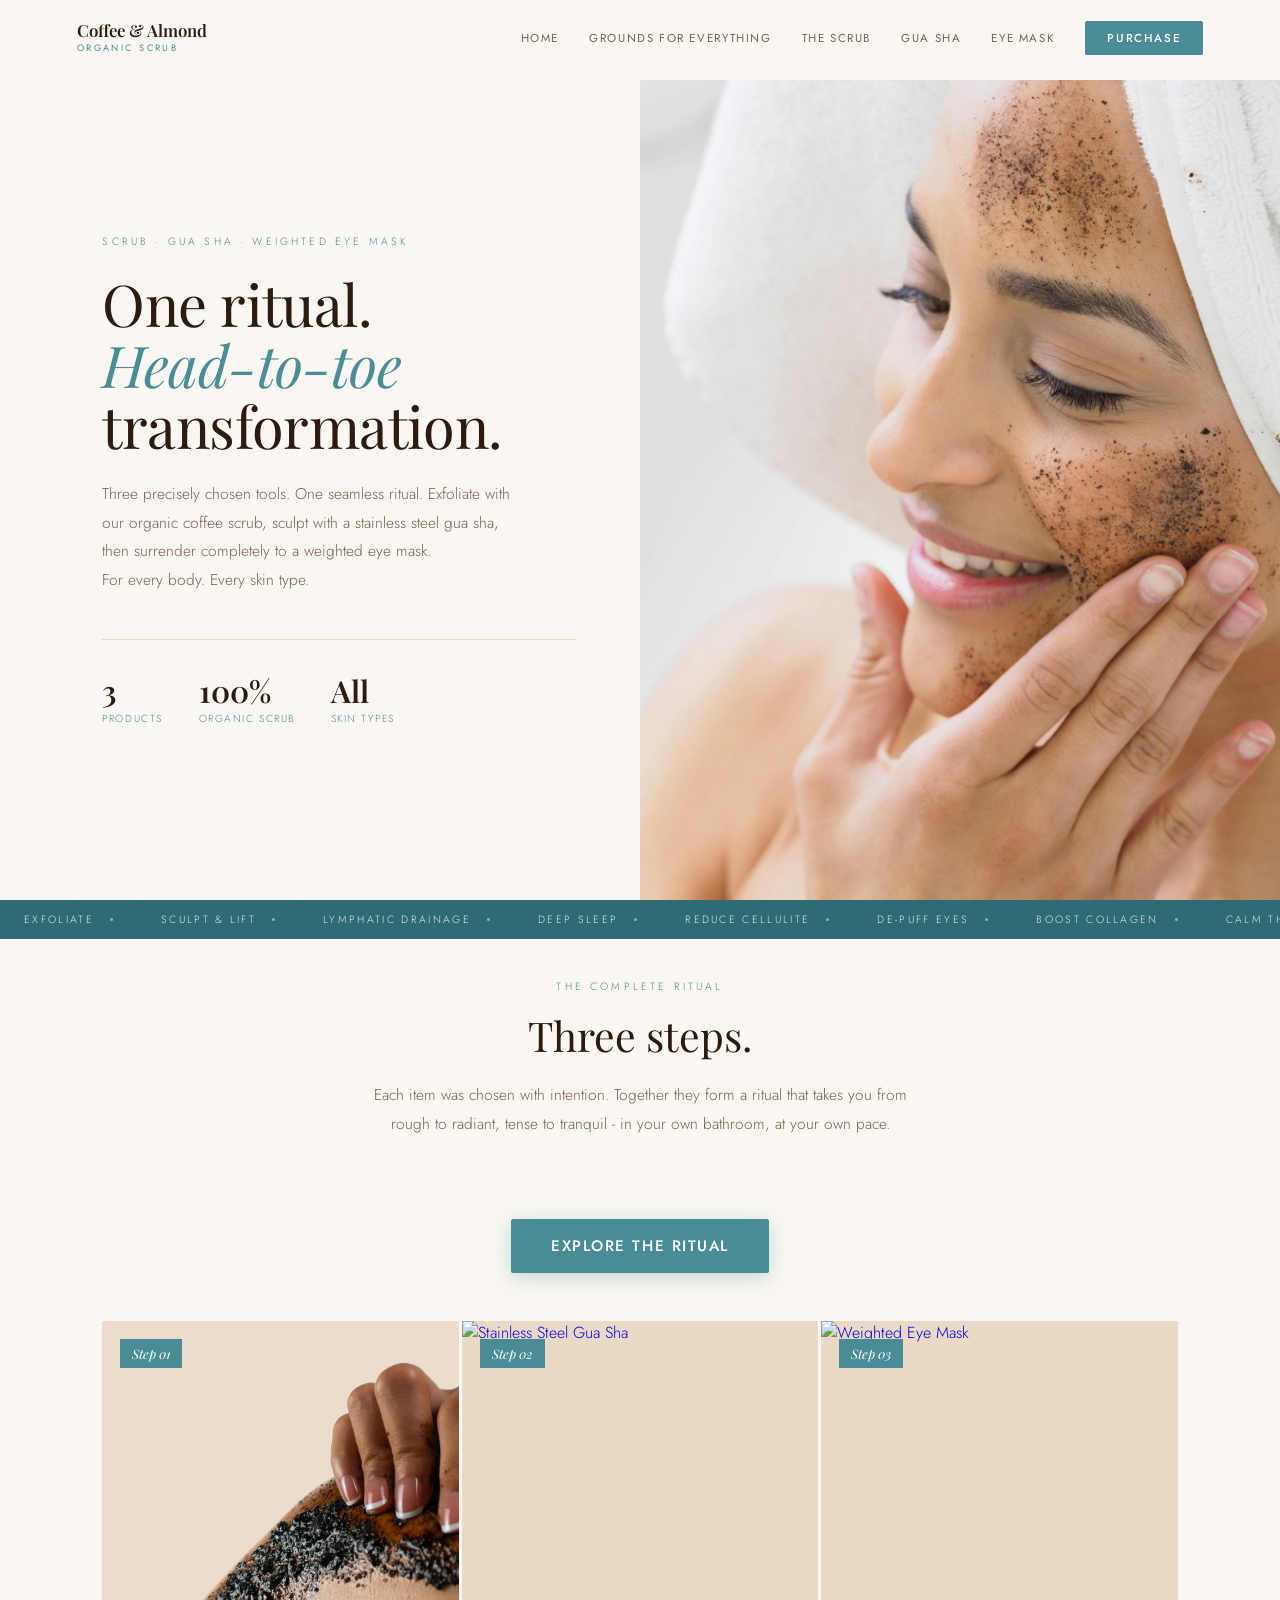
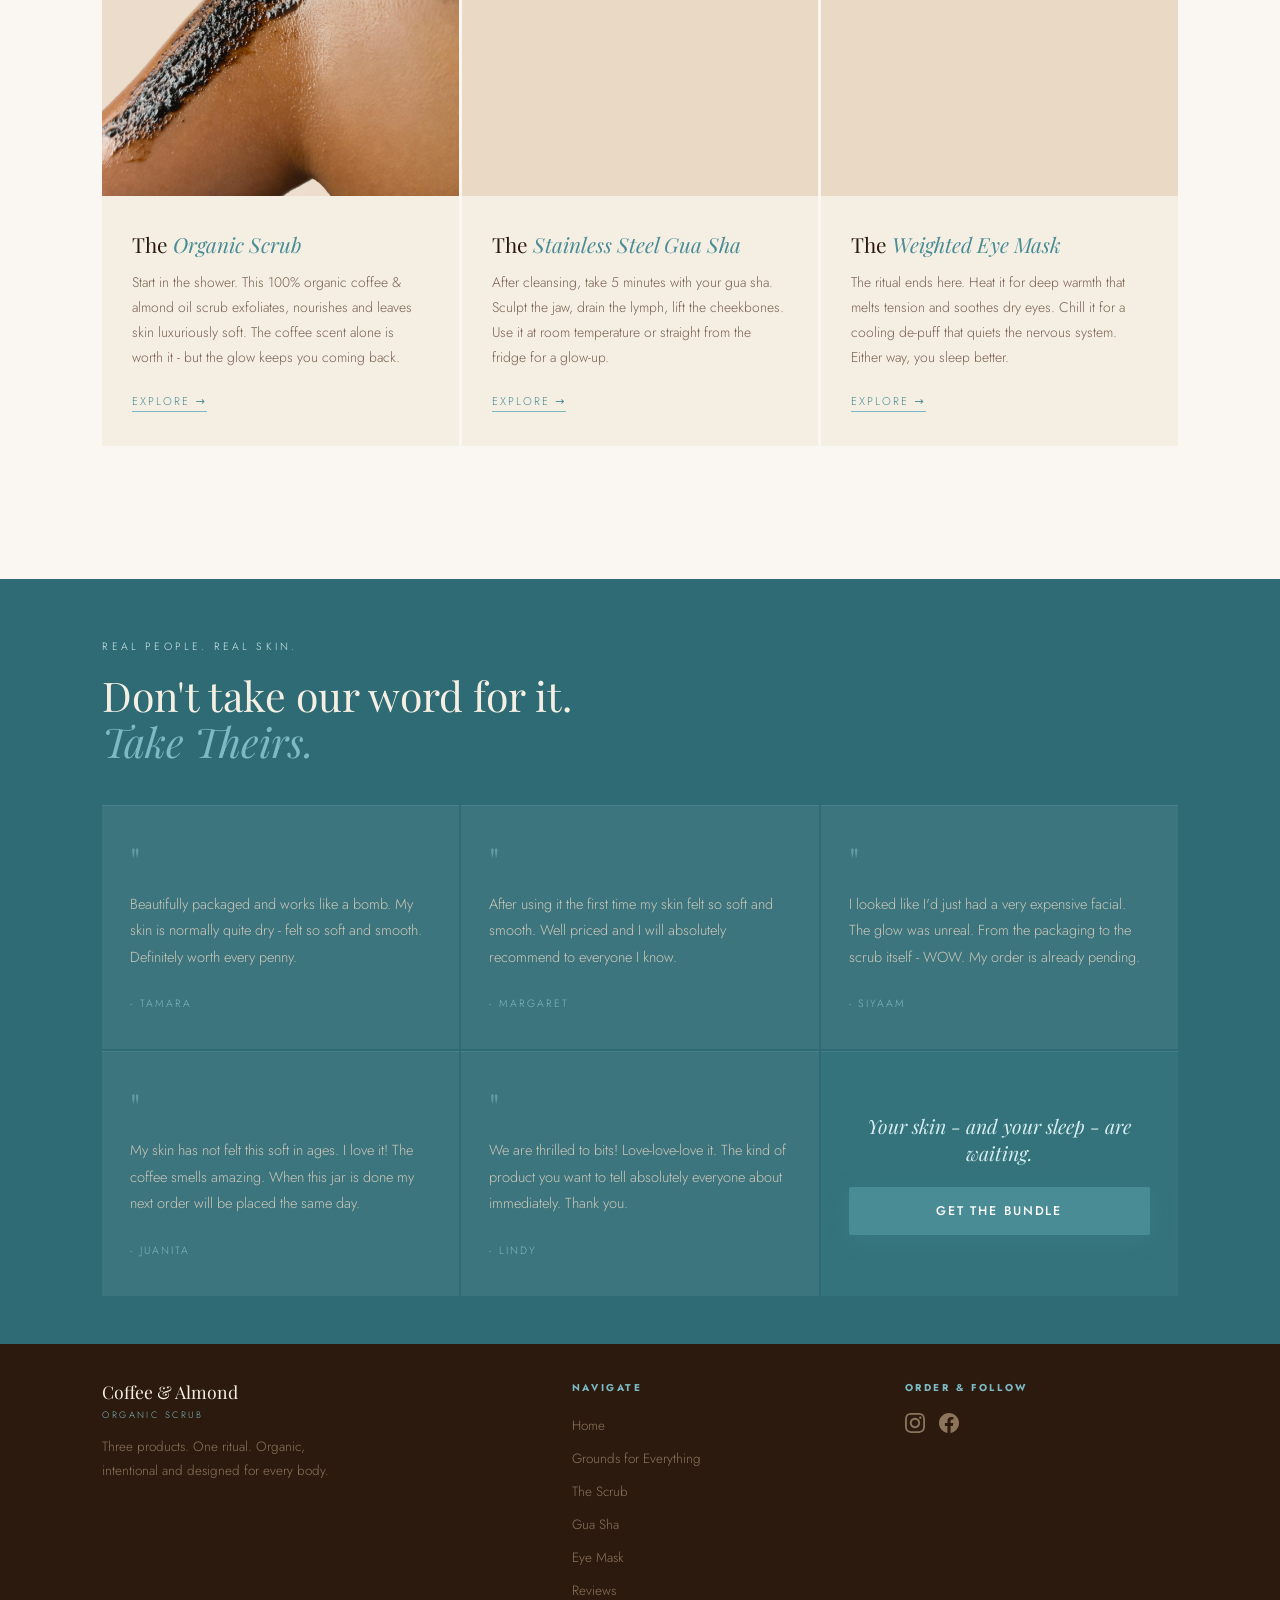
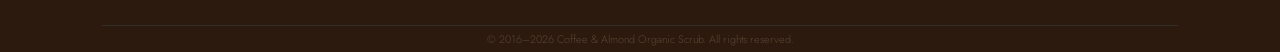
==== commit 1da2ce4d: "Update all pages: hero styles, spacing, copy, images and footer social icons Co-Authored-By: Claude " ====
--- a/index.html
+++ b/index.html
@@ -45,7 +45,7 @@
     </div>
     <div class="hero-right">
       <div class="hero-img-full">
-        <img src="pexels-ahmed-abd-elrhman-2042767-9411542 (1).jpg" alt="Coffee & Almond Scrub in action" />
+        <img src="pexels-iwashere-14856372.jpg" alt="Coffee & Almond Scrub in action" />
       </div>
     </div>
   </section>
@@ -93,13 +93,13 @@
       <div class="product-card fade-up">
         <a href="scrub.html" class="product-card-link" aria-label="Explore the Organic Scrub">
           <div class="product-card-img">
-            <img src="https://images.pexels.com/photos/6634660/pexels-photo-6634660.jpeg?auto=compress&cs=tinysrgb&w=1260&h=750&dpr=1" alt="Coffee & Almond Organic Scrub" />
+            <img src="pexels-eminumana-27860842.jpg" alt="Coffee & Almond Organic Scrub" />
             <div class="product-card-num">Step 01</div>
           </div>
         </a>
         <div class="product-card-body">
           <h3>The <em>Organic Scrub</em></h3>
-          <p>Start in the shower. This 100% organic coffee &amp; almond oil scrub exfoliates, nourishes, and leaves skin luxuriously soft. The coffee scent alone is worth it - but the glow keeps you coming back.</p>
+          <p>Start in the shower. This 100% organic coffee &amp; almond oil scrub exfoliates, nourishes and leaves skin luxuriously soft. The coffee scent alone is worth it - but the glow keeps you coming back.</p>
           <a href="scrub.html" class="product-card-cta">Explore →</a>
         </div>
       </div>
@@ -178,7 +178,7 @@
     <div class="footer-inner">
       <div>
         <div class="footer-brand">Coffee &amp; Almond<span>Organic Scrub</span></div>
-        <p class="footer-tagline">Three products. One ritual. Organic, intentional, and designed for every body.</p>
+        <p class="footer-tagline">Three products. One ritual. Organic, intentional and designed for every body.</p>
       </div>
       <div class="footer-col">
         <h5>Navigate</h5>
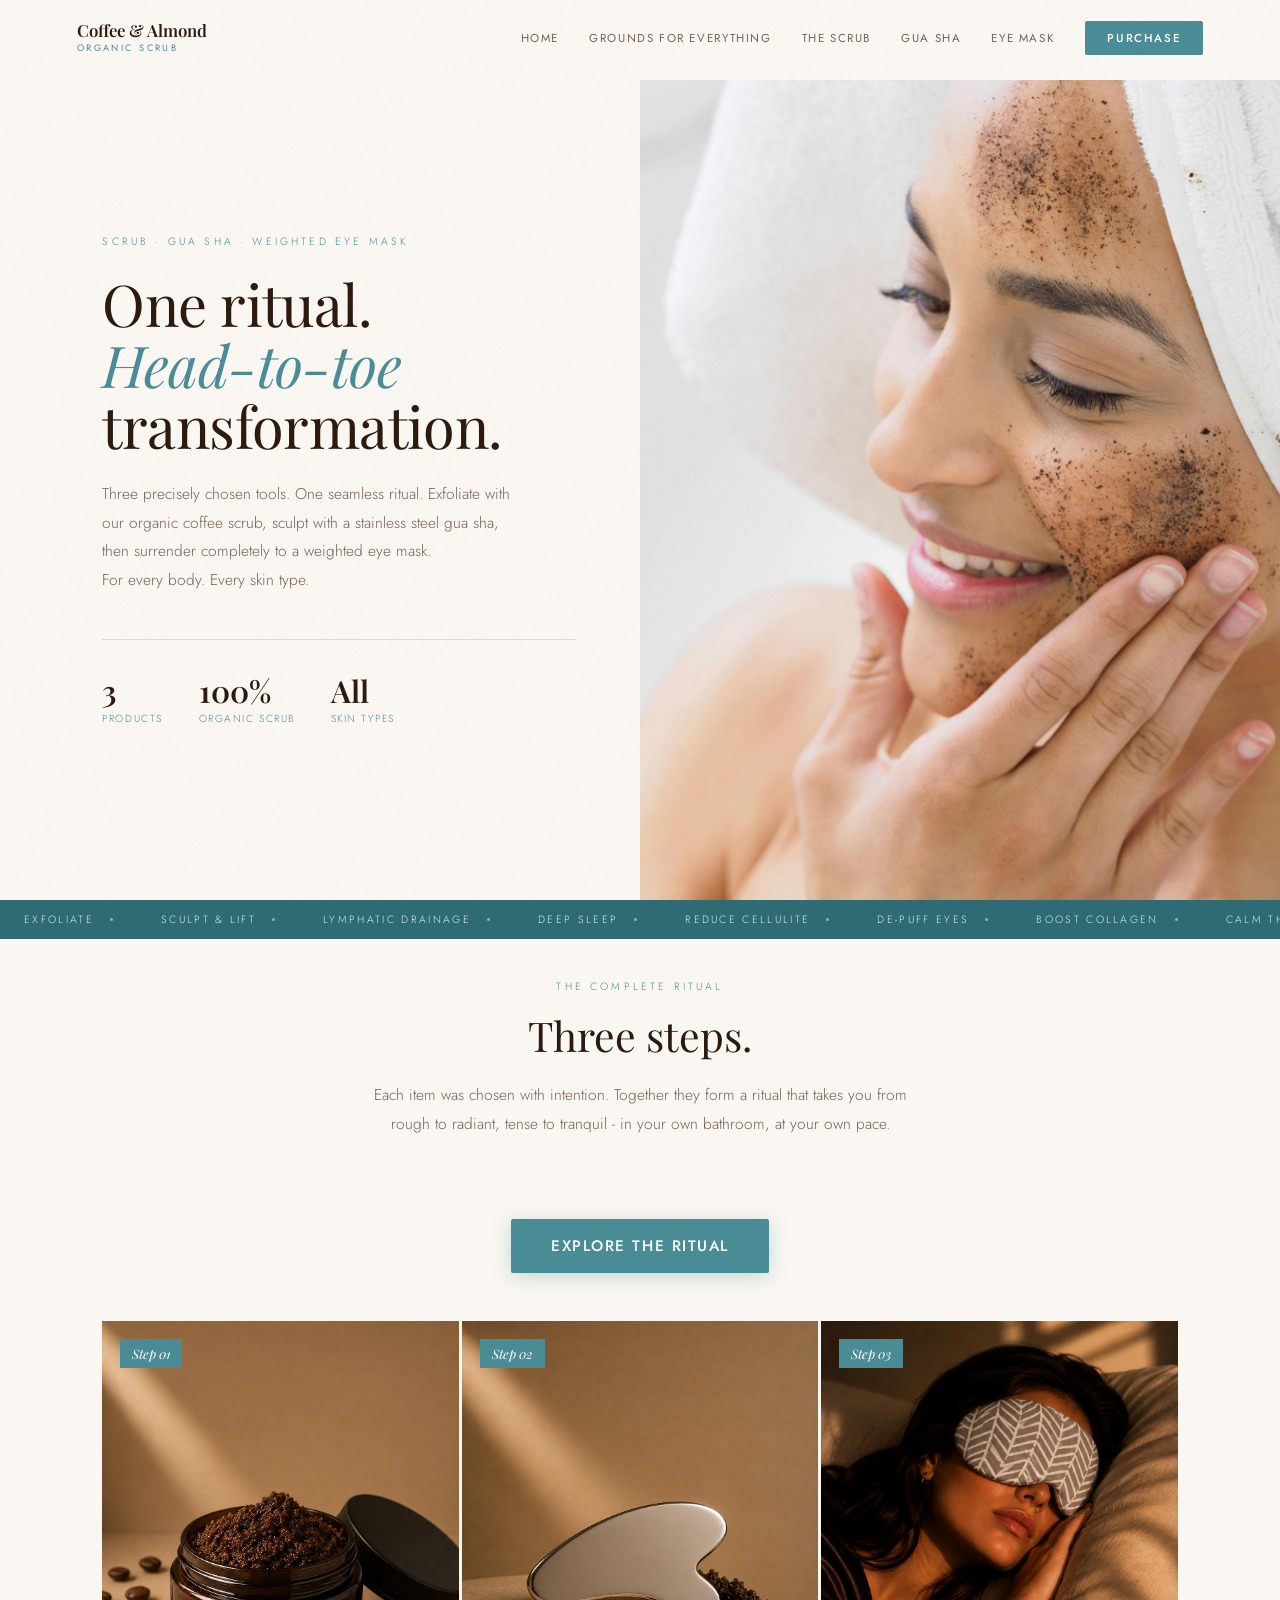
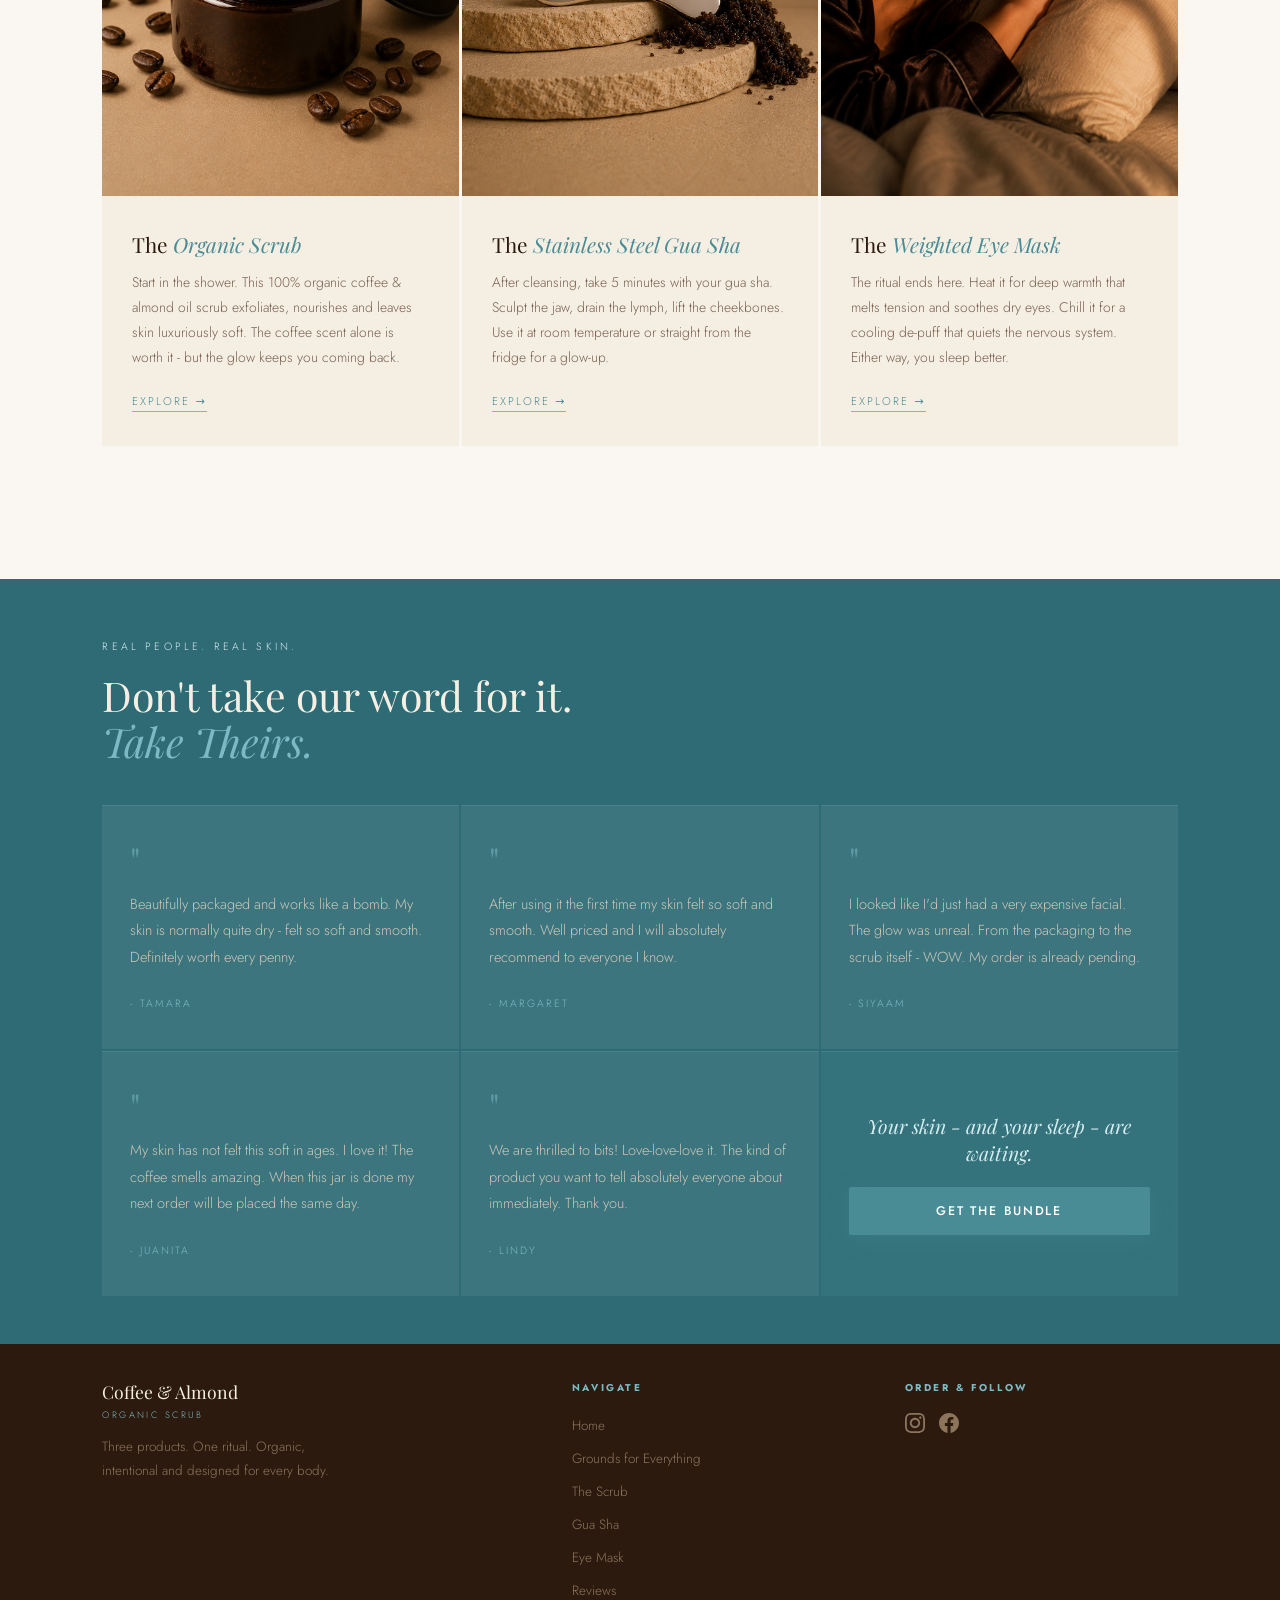
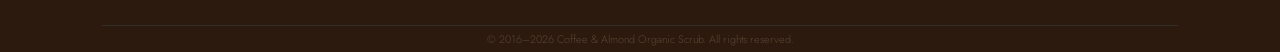
==== commit 652e534f: "Replace placeholder images with real product photos on homepage Co-Authored-By: Claude Sonnet 4.6 <n" ====
--- a/index.html
+++ b/index.html
@@ -93,7 +93,7 @@
       <div class="product-card fade-up">
         <a href="scrub.html" class="product-card-link" aria-label="Explore the Organic Scrub">
           <div class="product-card-img">
-            <img src="pexels-eminumana-27860842.jpg" alt="Coffee & Almond Organic Scrub" />
+            <img src="coffee_scrub1.jpeg" alt="Coffee & Almond Organic Scrub" />
             <div class="product-card-num">Step 01</div>
           </div>
         </a>
@@ -107,7 +107,7 @@
       <div class="product-card fade-up" style="transition-delay:.1s">
         <a href="guasha.html" class="product-card-link" aria-label="Explore the Gua Sha">
           <div class="product-card-img">
-            <img src="https://images.pexels.com/photos/6663586/pexels-photo-6663586.jpeg?auto=compress&cs=tinysrgb&w=1260&h=750&dpr=1" alt="Stainless Steel Gua Sha" />
+            <img src="gua_sha.jpeg" alt="Stainless Steel Gua Sha" />
             <div class="product-card-num">Step 02</div>
           </div>
         </a>
@@ -121,7 +121,7 @@
       <div class="product-card fade-up" style="transition-delay:.2s">
         <a href="eyemask.html" class="product-card-link" aria-label="Explore the Weighted Eye Mask">
           <div class="product-card-img">
-            <img src="https://images.pexels.com/photos/6541091/pexels-photo-6541091.jpeg?auto=compress&cs=tinysrgb&w=1260&h=750&dpr=1" alt="Weighted Eye Mask" />
+            <img src="weighted_eye_mask.jpeg" alt="Weighted Eye Mask" />
             <div class="product-card-num">Step 03</div>
           </div>
         </a>
--- a/styles.css
+++ b/styles.css
@@ -323,7 +323,11 @@
 .marquee-inner {
   display: flex;
   white-space: nowrap;
-  animation: marquee 32s linear infinite;
+  -webkit-animation: marquee 6s linear infinite;
+  animation: marquee 6s linear infinite;
+  -webkit-animation-play-state: running !important;
+  animation-play-state: running !important;
+  will-change: transform;
 }
 .marquee-item {
   display: inline-flex;
@@ -340,6 +344,10 @@
   width: 3px; height: 3px;
   border-radius: 50%;
   background: var(--teal-mid);
+}
+@-webkit-keyframes marquee {
+  from { -webkit-transform: translateX(0); transform: translateX(0); }
+  to   { -webkit-transform: translateX(-50%); transform: translateX(-50%); }
 }
 @keyframes marquee {
   from { transform: translateX(0); }
@@ -1085,9 +1093,9 @@
    RESPONSIVE
 ════════════════════════════════════════ */
 @media (max-width: 1000px) {
-  .hero { grid-template-columns: 1fr; }
-  .hero-right { display: none; }
-  .hero-left { padding: 60px 6vw; }
+  .hero { grid-template-columns: 1fr; min-height: auto; }
+  .hero-right { display: block; height: 70vw; max-height: 420px; min-height: 260px; }
+  .hero-left { padding: 60px 6vw 40px; }
   .about { padding: 56px 6vw; }
   .product-feature { grid-template-columns: 1fr; }
   .pf-image { min-height: 320px; }
@@ -1118,7 +1126,7 @@
     gap: 32px;
     transform: translateX(100%);
     transition: transform 0.35s cubic-bezier(0.4, 0, 0.2, 1);
-    z-index: 100;
+    z-index: 99;
   }
   .nav-links.open { transform: translateX(0); }
   .nav-links a {
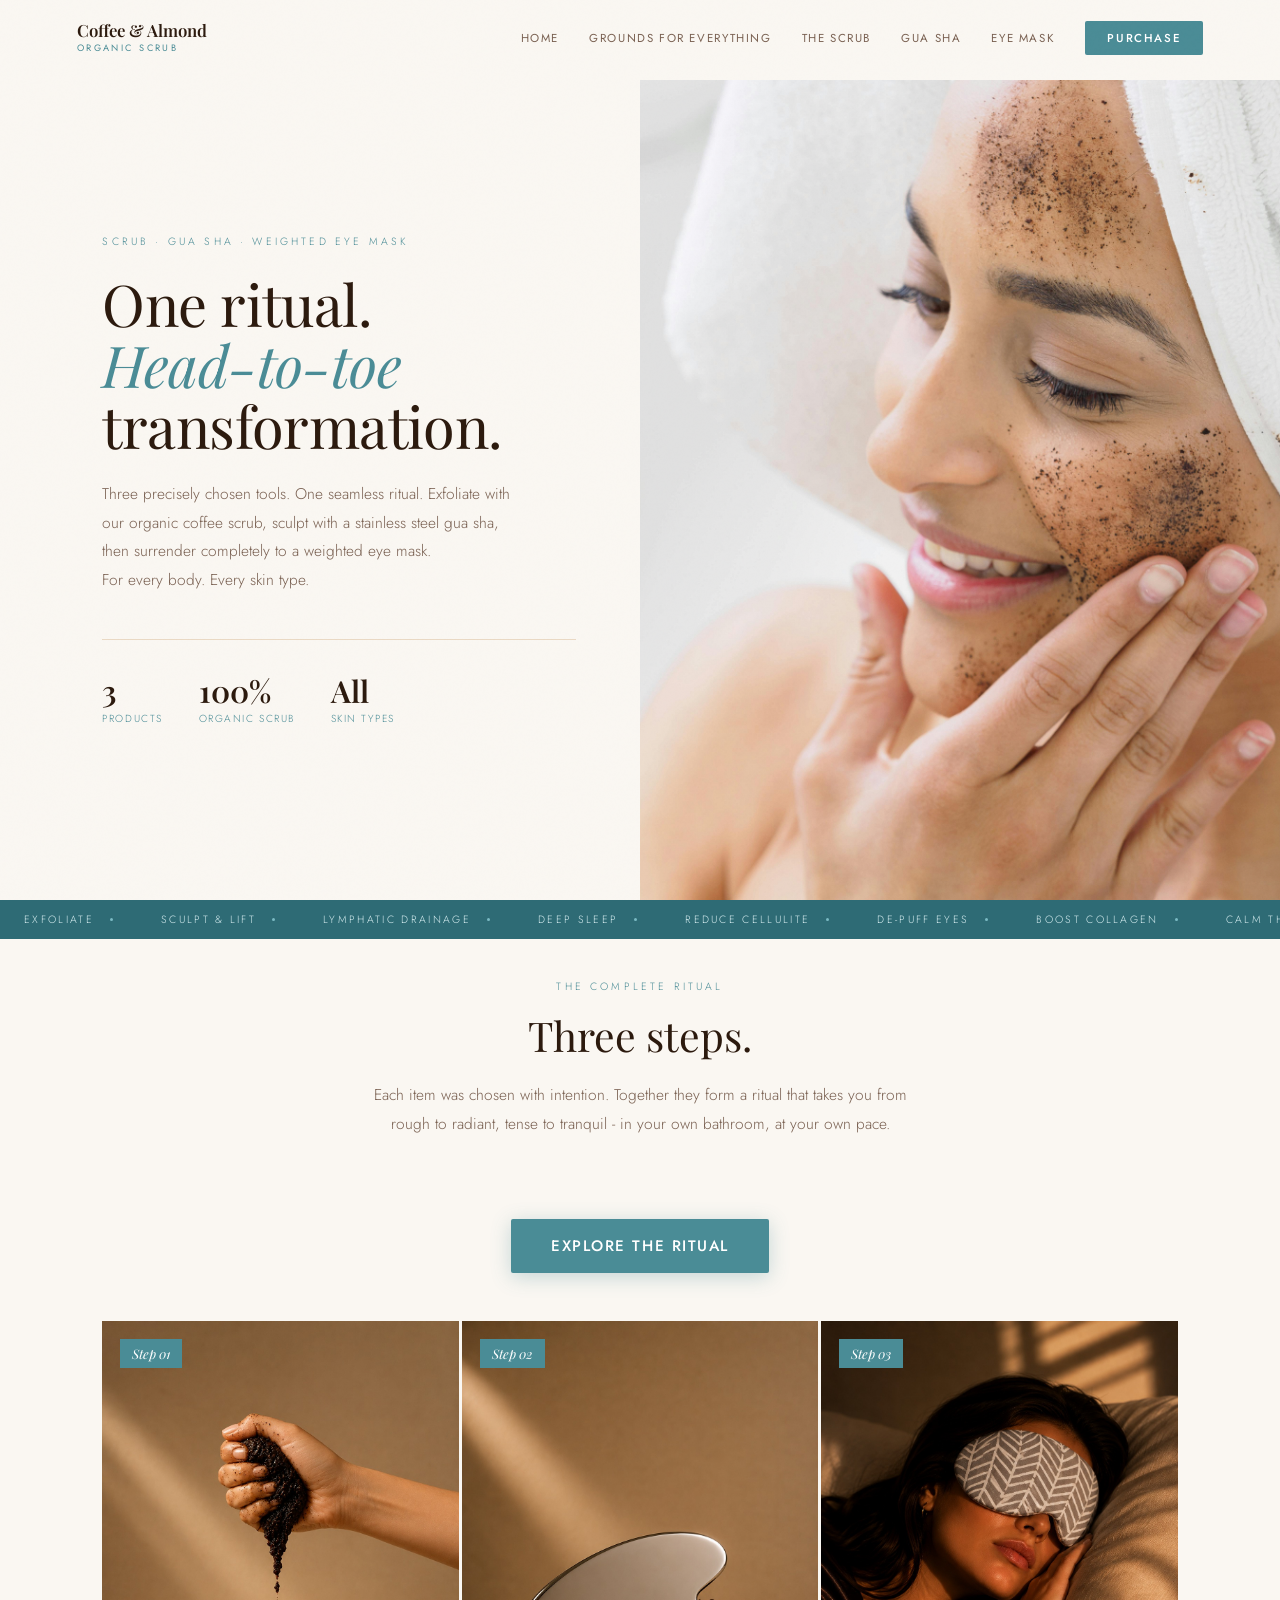
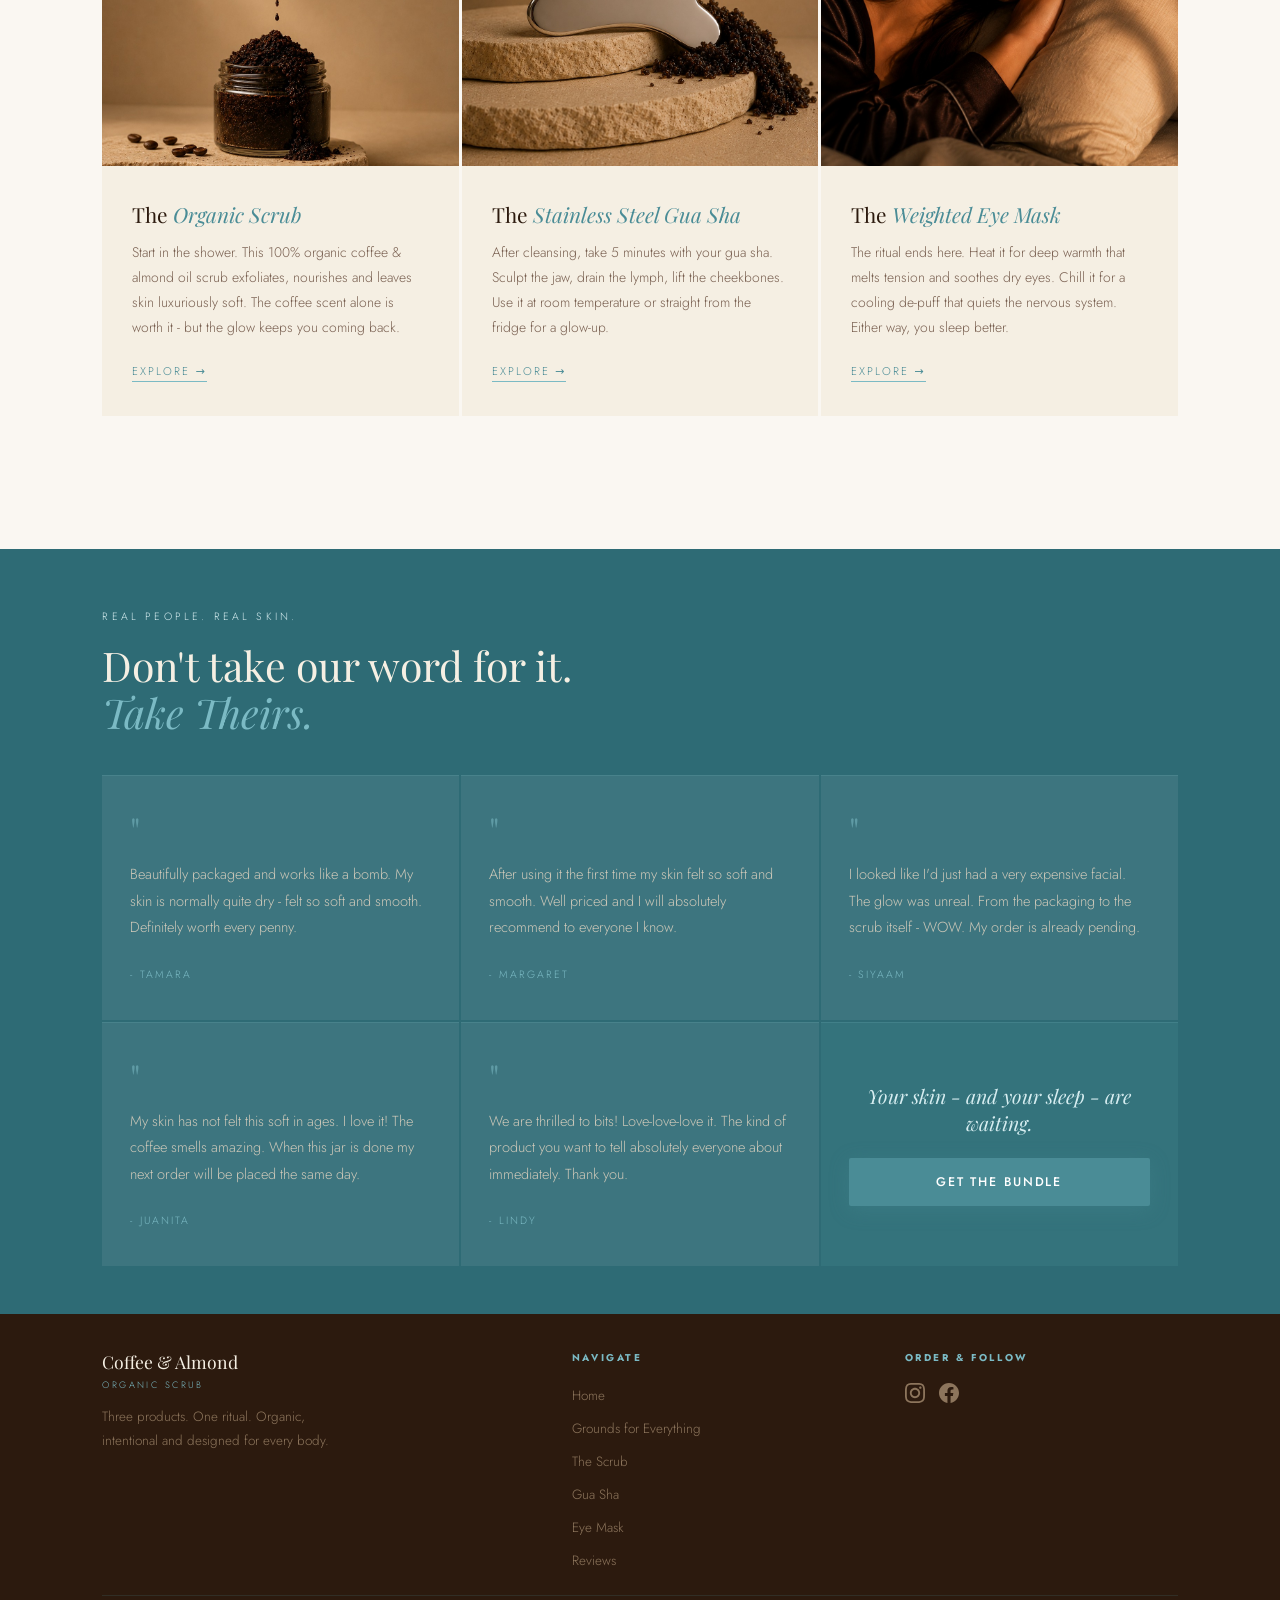
==== commit 7afff790: "Update Step 1 product image and zoom out product card images slightly Co-Authored-By: Claude Sonnet " ====
--- a/index.html
+++ b/index.html
@@ -93,7 +93,7 @@
       <div class="product-card fade-up">
         <a href="scrub.html" class="product-card-link" aria-label="Explore the Organic Scrub">
           <div class="product-card-img">
-            <img src="coffee_scrub1.jpeg" alt="Coffee & Almond Organic Scrub" />
+            <img src="coffee_scrub.jpeg" alt="Coffee & Almond Organic Scrub" />
             <div class="product-card-num">Step 01</div>
           </div>
         </a>
--- a/styles.css
+++ b/styles.css
@@ -518,7 +518,7 @@
   overflow: hidden;
 }
 .product-card-img {
-  aspect-ratio: 3/4;
+  aspect-ratio: 4/5;
   overflow: hidden;
   position: relative;
   background: var(--almond-light);
@@ -526,10 +526,11 @@
 .product-card-img img {
   width: 100%; height: 100%;
   object-fit: cover;
+  object-position: center top;
   display: block;
   transition: transform 0.65s ease;
 }
-.product-card:hover .product-card-img img { transform: scale(1.07); }
+.product-card:hover .product-card-img img { transform: scale(1.03); }
 .product-card-num {
   position: absolute;
   top: 18px; left: 18px;
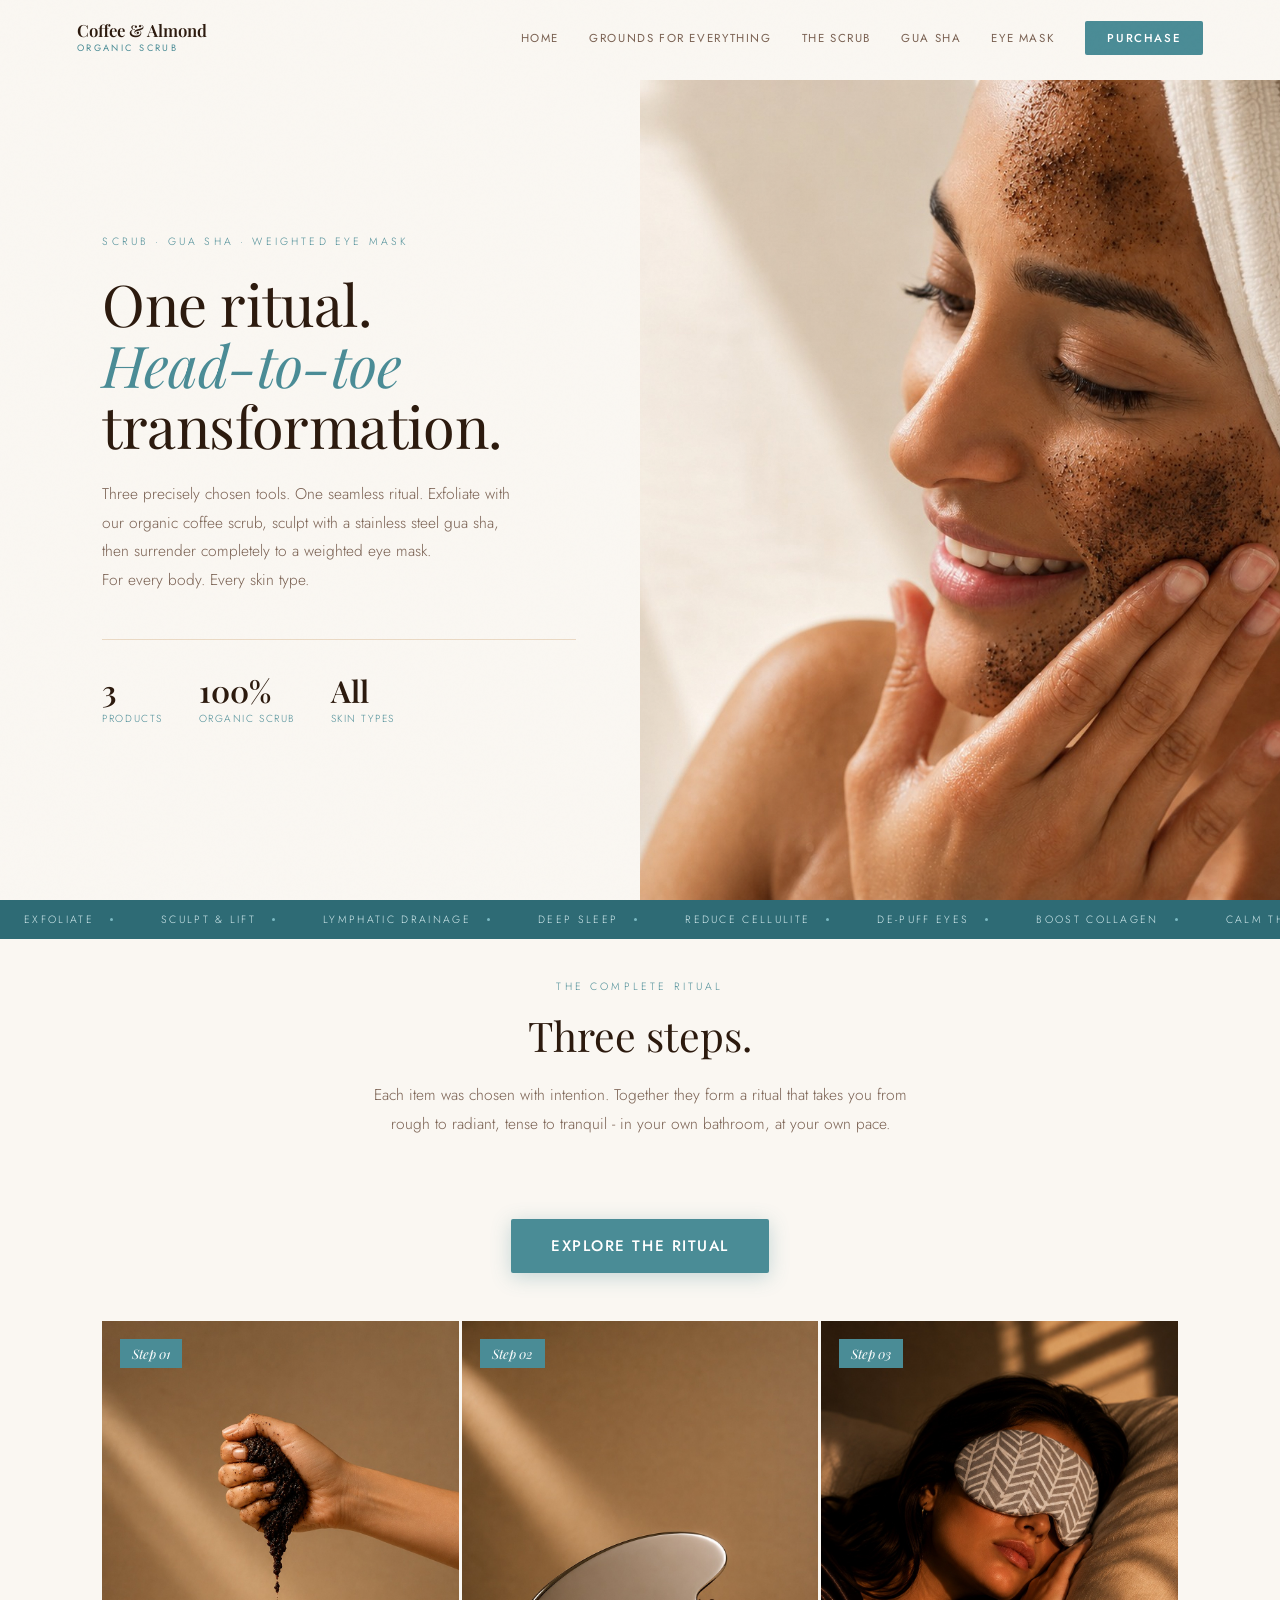
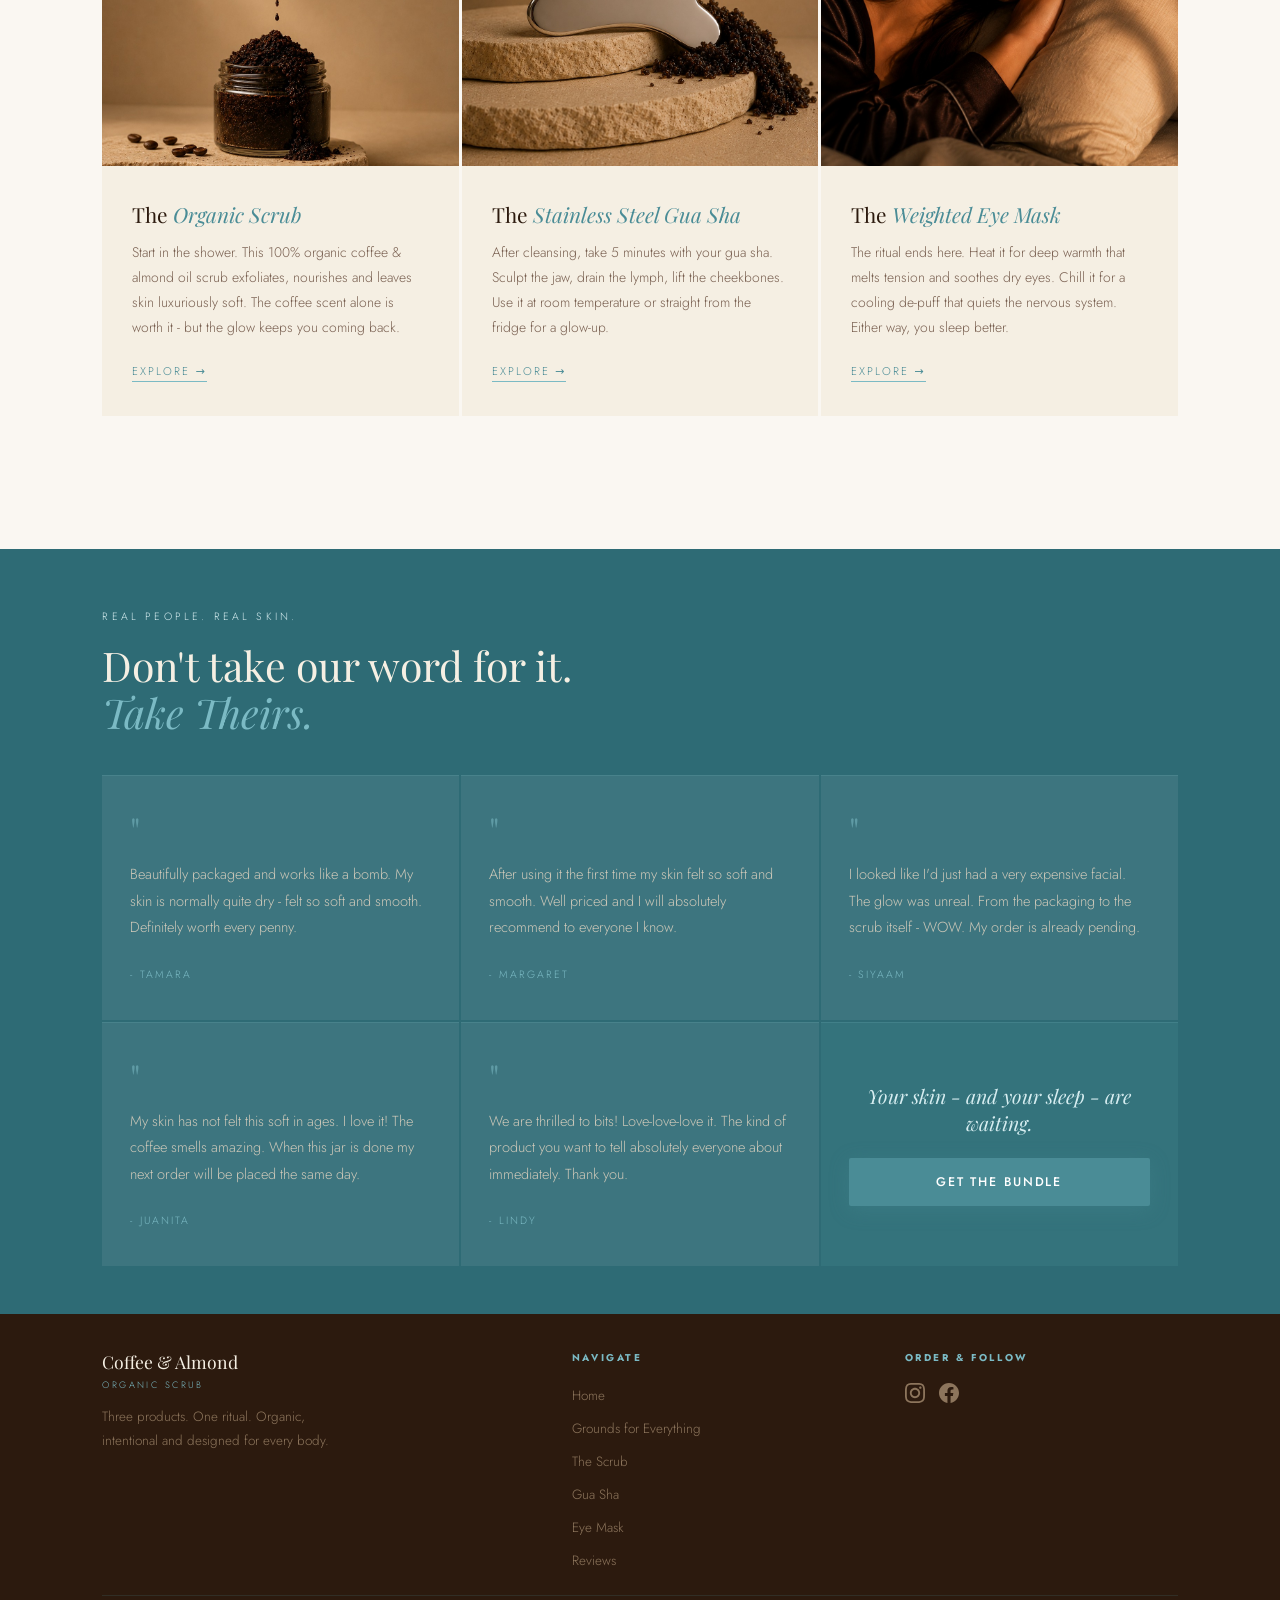
==== commit be31f934: "Replace homepage hero image with main_page product shot Co-Authored-By: Claude Sonnet 4.6 <noreply@a" ====
--- a/index.html
+++ b/index.html
@@ -45,7 +45,7 @@
     </div>
     <div class="hero-right">
       <div class="hero-img-full">
-        <img src="pexels-iwashere-14856372.jpg" alt="Coffee & Almond Scrub in action" />
+        <img src="main_page.jpeg" alt="Coffee & Almond Scrub in action" />
       </div>
     </div>
   </section>
